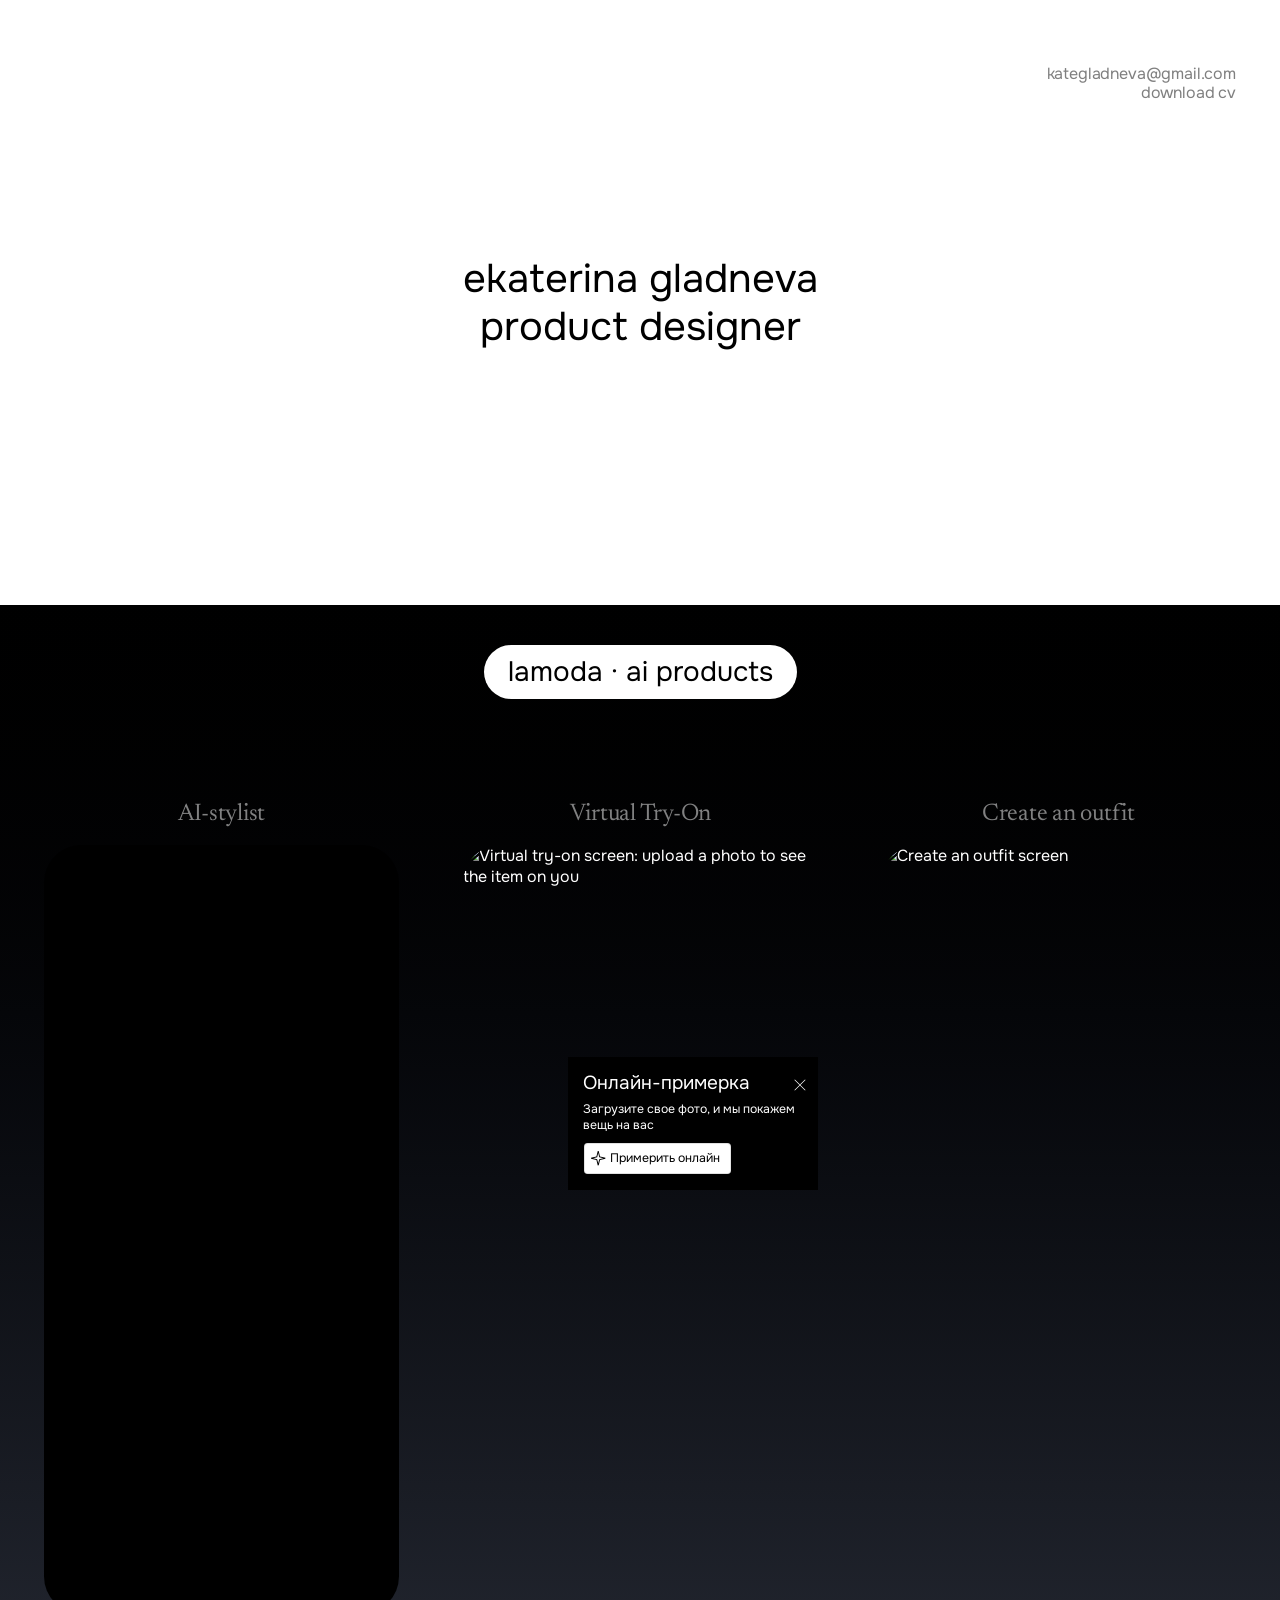
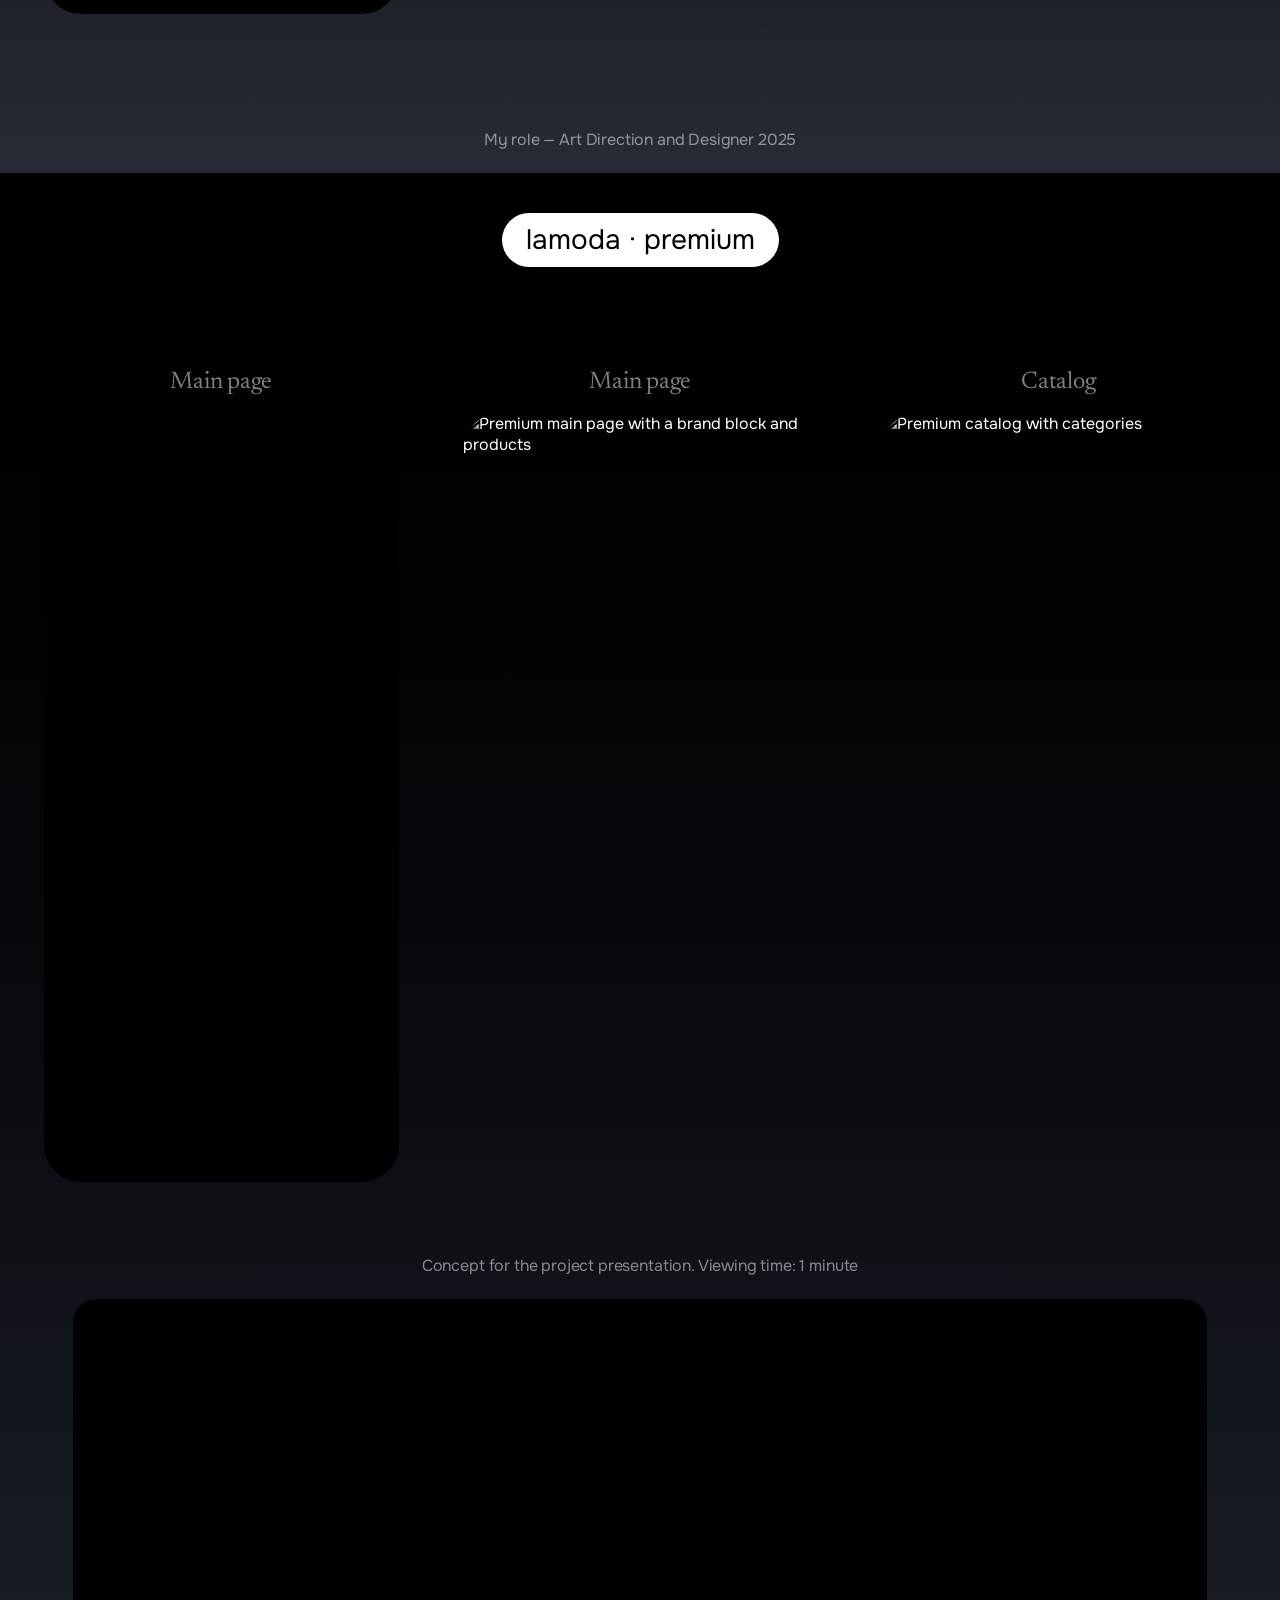
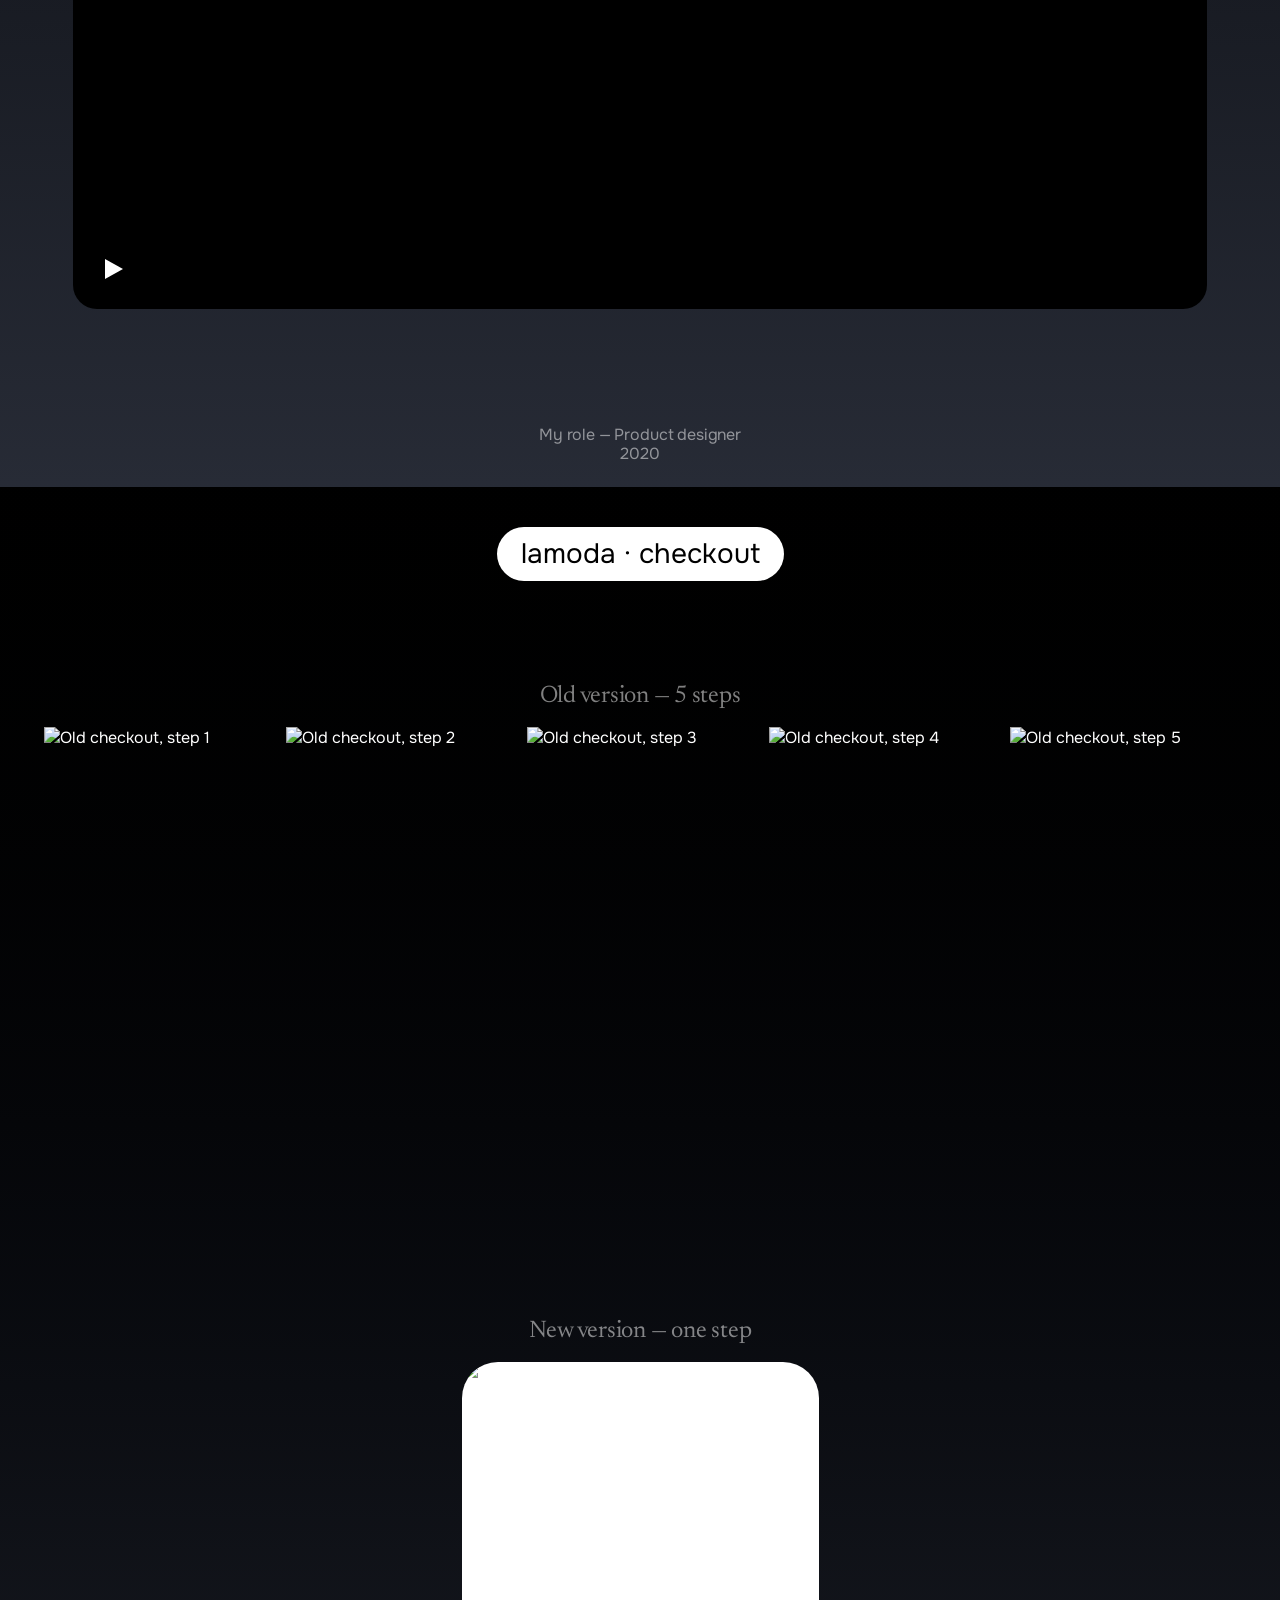
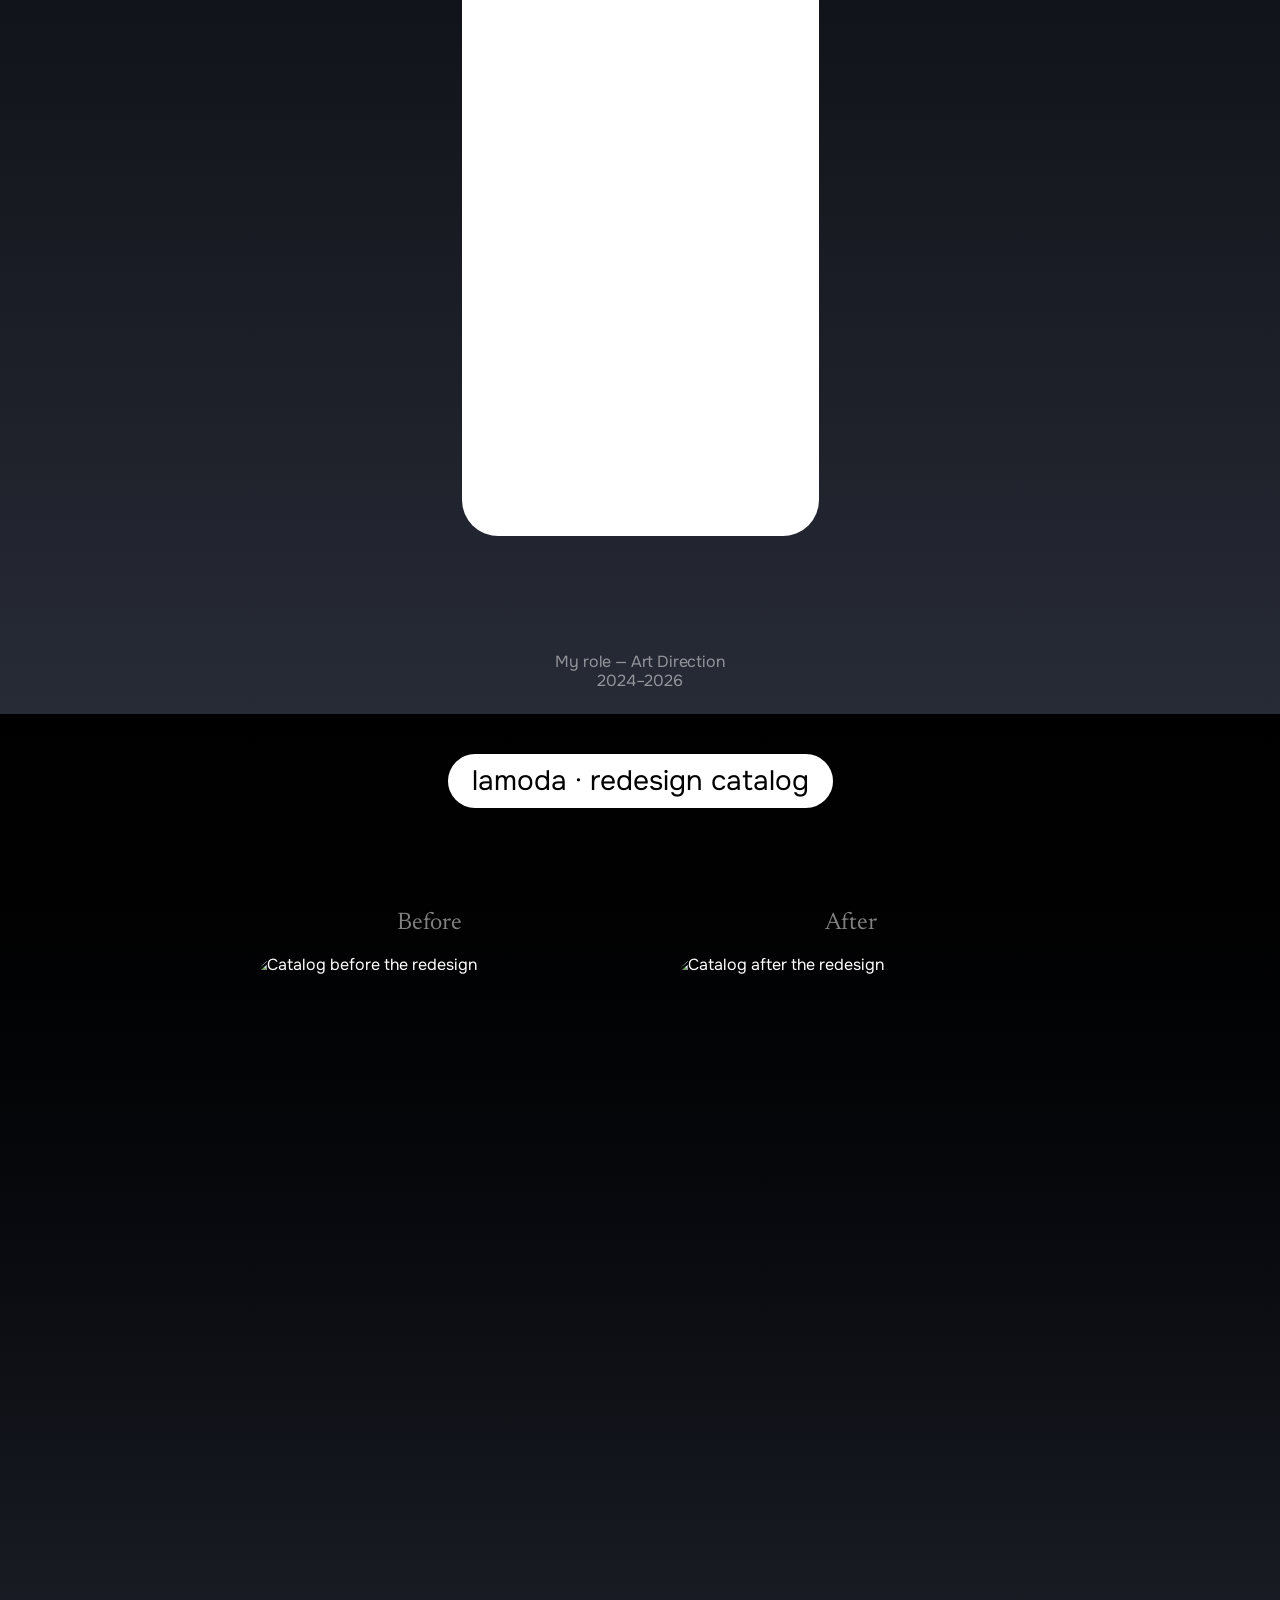
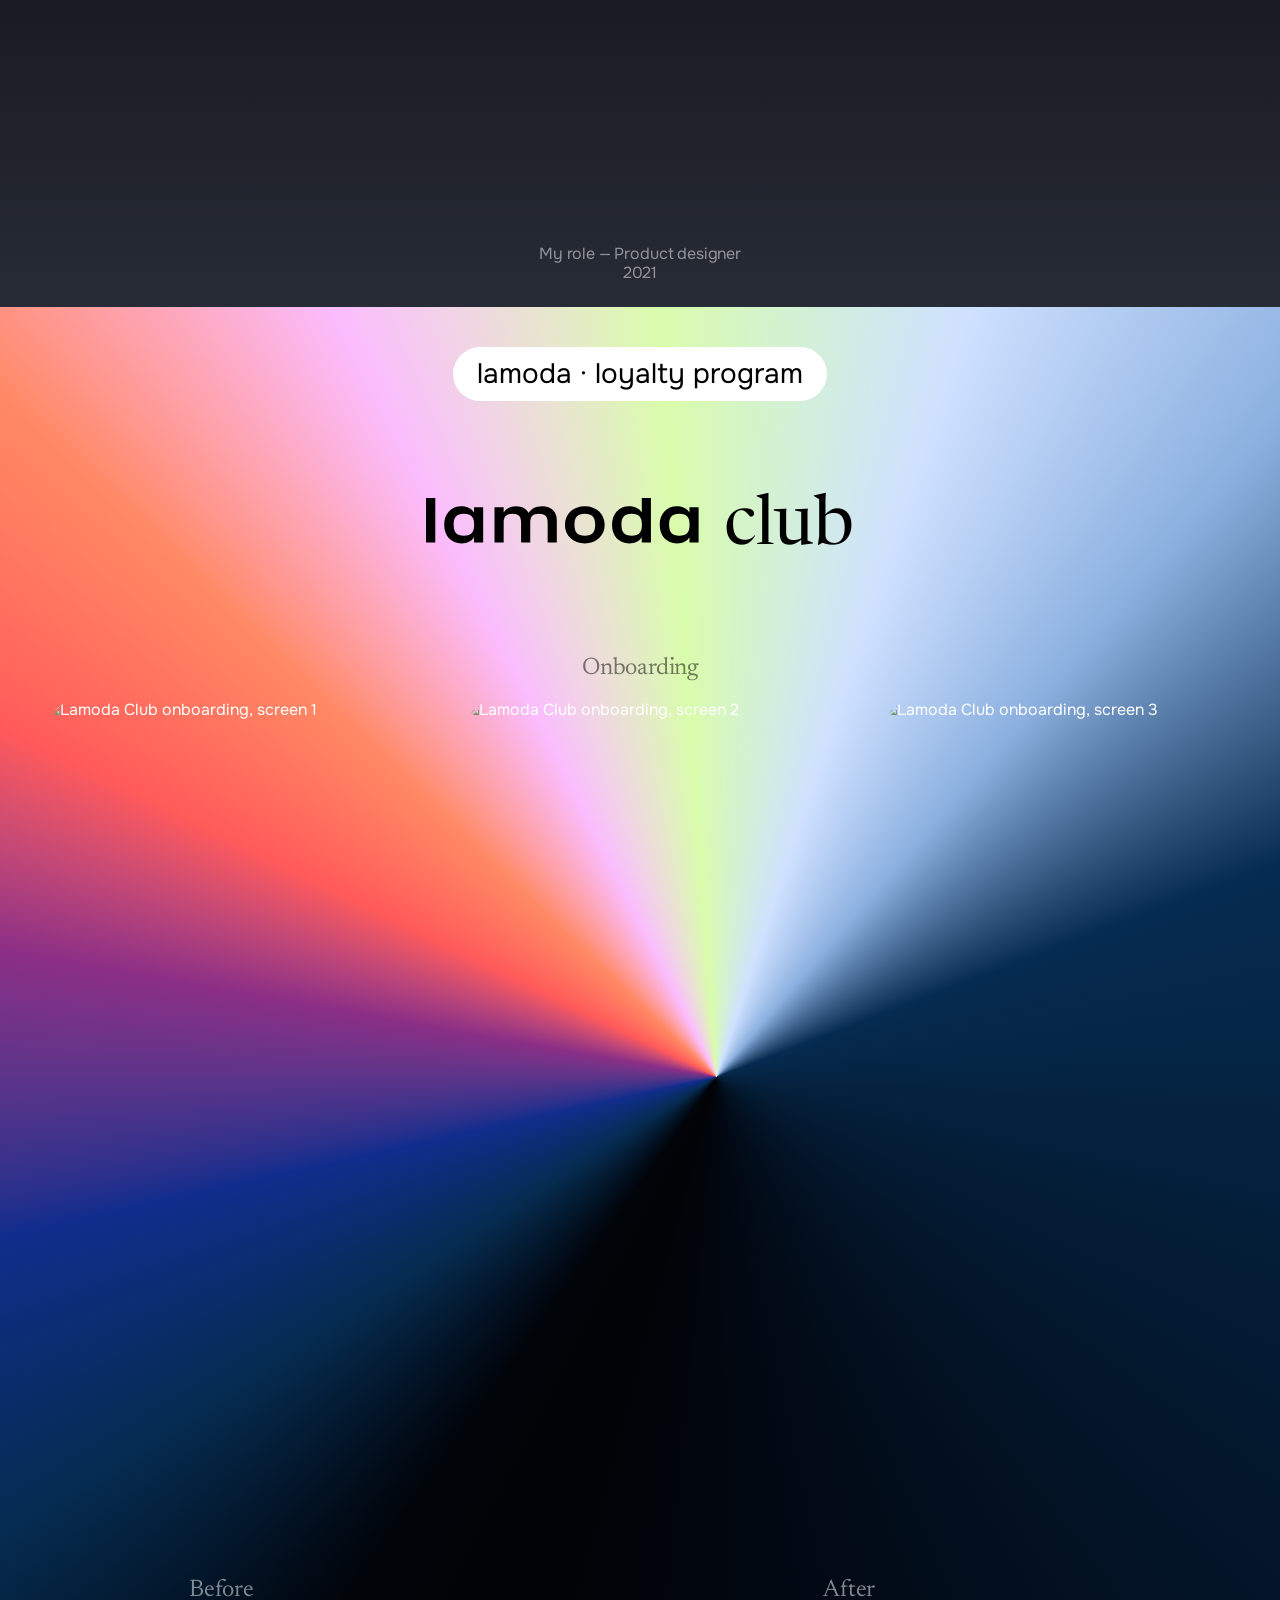
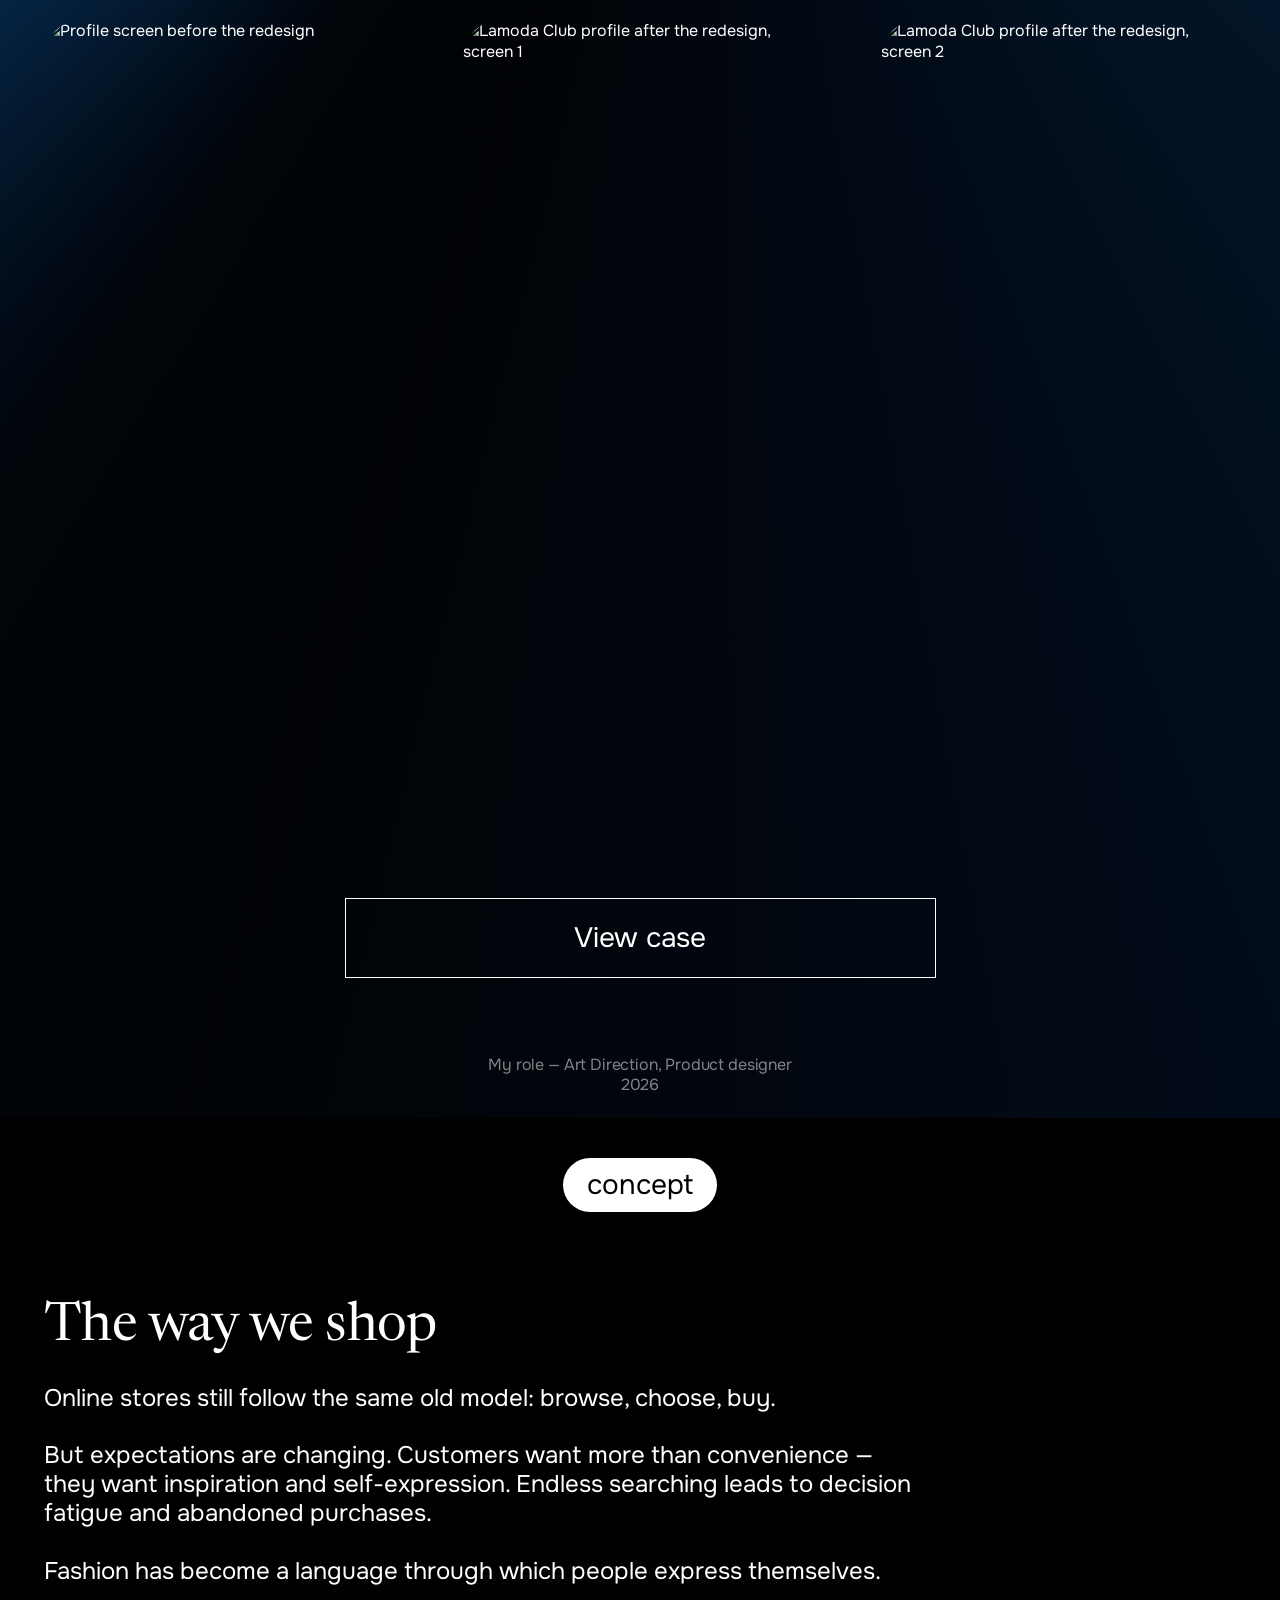
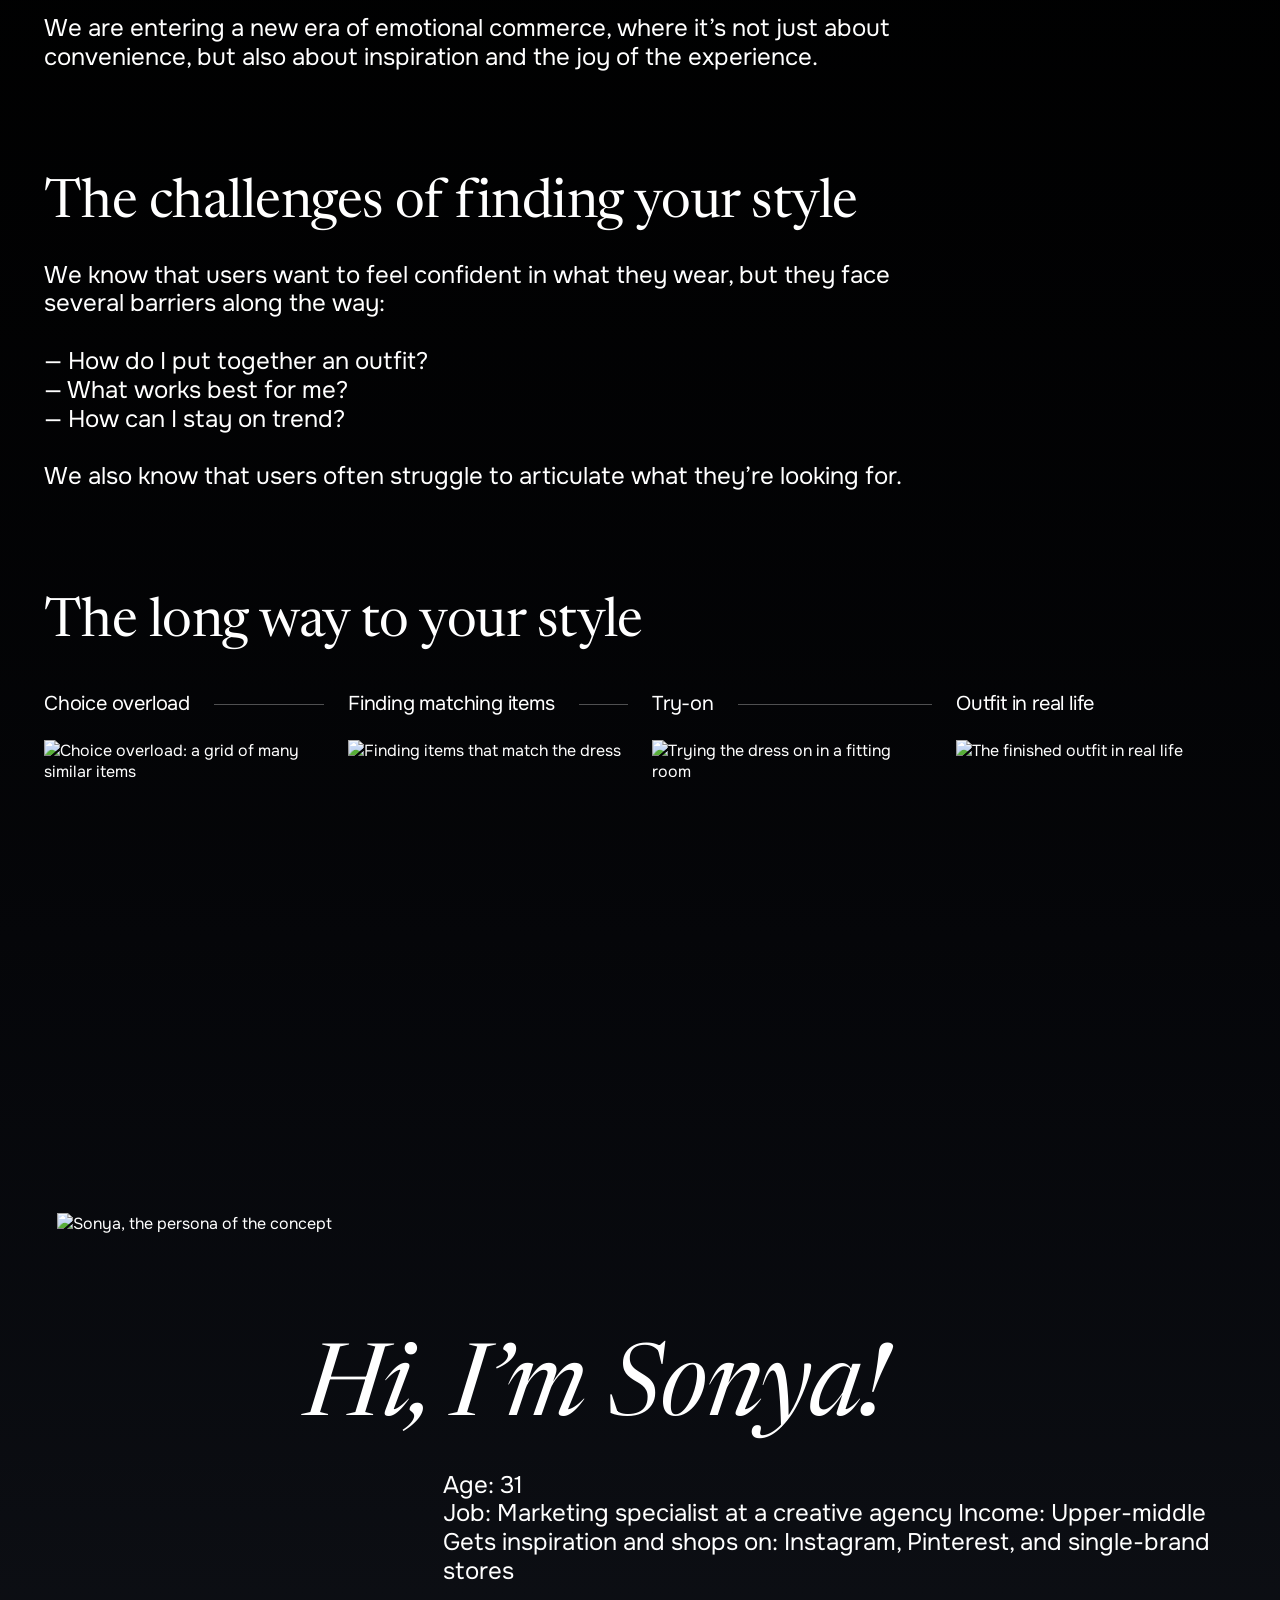
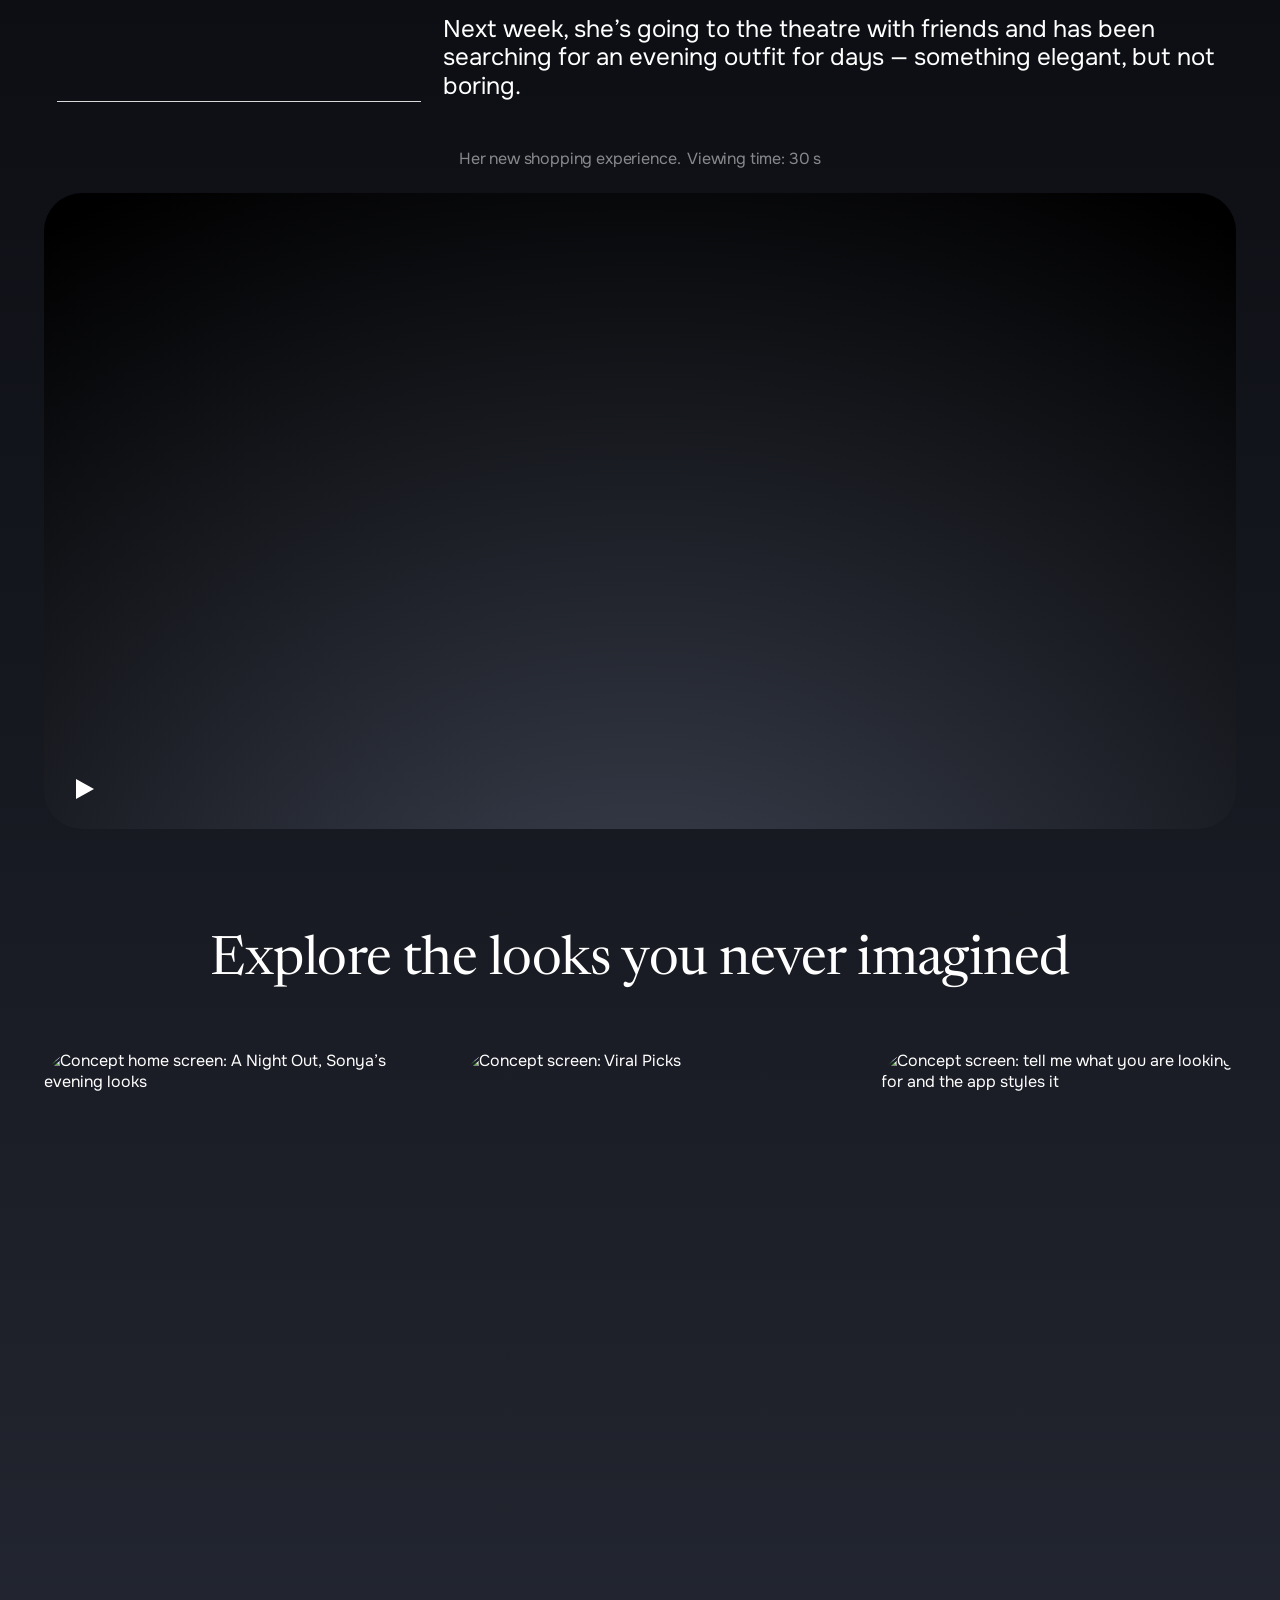
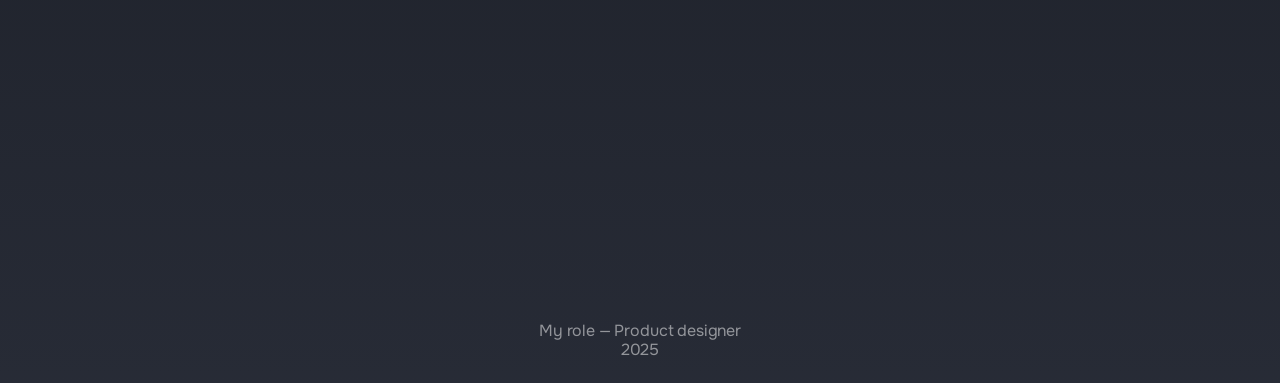
==== index.html @ 328e27e0 "Add files via upload" ====
<!doctype html>
<html lang="en">
<head>
  <meta charset="utf-8">
  <meta name="viewport" content="width=device-width, initial-scale=1">
  <title>Ekaterina Gladneva — product designer</title>
  <meta name="description" content="Ekaterina Gladneva, product designer. Selected work for lamoda: AI products, premium, checkout, catalog redesign, loyalty program.">
  <meta property="og:title" content="Ekaterina Gladneva — product designer">
  <meta property="og:description" content="Selected work for lamoda: AI products, premium, checkout, catalog redesign, loyalty program.">
  <meta property="og:type" content="website">
  <meta property="og:image" content="https://kategladneva.github.io/social-preview.jpg">
  <meta property="og:image:width" content="1280">
  <meta property="og:image:height" content="640">
  <meta property="og:url" content="https://kategladneva.github.io/">
  <meta name="twitter:card" content="summary_large_image">
  <meta name="twitter:title" content="Ekaterina Gladneva — product designer">
  <meta name="twitter:description" content="Selected work for lamoda: AI products, premium, checkout, catalog redesign, loyalty program.">
  <meta name="twitter:image" content="https://kategladneva.github.io/social-preview.jpg">
  <meta name="theme-color" content="#000000">
  <link rel="icon" href="favicon.svg" type="image/svg+xml">

  <!-- Free fallbacks for CoFo Sans LaModa and Canela Text.
       If you have web licenses for the originals, put the .woff2 files into /fonts
       and uncomment the @font-face block at the top of styles.css. -->
  <link rel="preconnect" href="https://fonts.googleapis.com">
  <link rel="preconnect" href="https://fonts.gstatic.com" crossorigin>
  <link href="https://fonts.googleapis.com/css2?family=Newsreader:ital,opsz,wght@0,6..72,400;1,6..72,400&family=Onest:wght@400&display=swap" rel="stylesheet">

  <link rel="stylesheet" href="styles.css">
  <script src="club.js" defer></script>
  <script>document.documentElement.classList.add("js")</script>
</head>
<body>

  <header class="intro">
    <p class="contacts">
      <button class="copy" type="button" data-copy="kategladneva@gmail.com">kategladneva@gmail.com</button><br>
      <a class="cv-download" href="Ekaterina-Gladneva-CV.pdf" download="Ekaterina Gladneva — CV.pdf">download cv</a>
      <span class="visually-hidden" role="status" aria-live="polite"></span>
    </p>
    <h1 class="name">
      <span>ekaterina gladneva</span>
      <span>product designer</span>
    </h1>
  </header>

  <main>

    <!-- 1. AI products -->
    <section class="case" aria-labelledby="case-ai">
      <h2 class="badge" id="case-ai">lamoda · ai products</h2>
      <div class="screens screens--3">
        <figure>
          <figcaption>AI-stylist</figcaption>
          <video class="phone-video" width="720" height="1540"
                 src="video/ai-stylist.mp4" poster="video/ai-stylist-poster.jpg"
                 muted loop playsinline preload="metadata"
                 aria-label="AI-stylist: the assistant builds outfits from a text request"></video>
        </figure>
        <figure>
          <figcaption>Virtual Try-On</figcaption>
          <div class="phone-stack">
            <img src="img/ai-try-on@2x.webp" width="357" height="774" alt="Virtual try-on screen: upload a photo to see the item on you" loading="lazy">
            <div class="try-on-banner" aria-hidden="true">
              <video class="loop-video" src="video/try-on-banner.mp4" muted loop playsinline preload="metadata"></video>
              <span class="try-on-banner__title">Онлайн-примерка</span>
              <span class="try-on-banner__text">Загрузите свое фото, и мы покажем вещь на вас</span>
              <svg class="try-on-banner__close" viewBox="0 0 16.02 16.02"><path transform="translate(2.434 2.434)" fill="#fff" d="M10.918 0.236L11.153 0.473L6.049 5.576L11.153 10.682L10.918 10.918L10.682 11.153L5.576 6.049L0.473 11.153L0.236 10.918L0 10.682L5.104 5.576L0 0.473L0.473 0L5.576 5.104L10.682 0L10.918 0.236Z"/></svg>
              <span class="try-on-banner__button">
                <svg viewBox="0 0 14.54 14.54"><path fill="#000" d="M9.093 5.444L14.537 6.806L14.421 7.269L14.537 7.731L9.091 9.093L7.731 14.537L7.269 14.421L7.268 14.421L6.806 14.537L5.444 9.093L0 7.731L0.115 7.268L0 6.806L5.443 5.444L6.805 0L7.268 0.115L7.731 0L9.093 5.444ZM6.23 6.23L2.08 7.268L6.23 8.306L7.268 12.456L8.306 8.306L12.456 7.268L8.306 6.23L7.268 2.08L6.23 6.23Z"/></svg>
                Примерить онлайн
              </span>
            </div>
          </div>
        </figure>
        <figure>
          <figcaption>Create an outfit</figcaption>
          <img src="img/ai-outfit@2x.webp" width="357" height="774" alt="Create an outfit screen" loading="lazy">
        </figure>
      </div>
      <p class="role">My role — Art Direction and Designer 2025</p>
    </section>

    <!-- 2. Premium -->
    <section class="case" aria-labelledby="case-premium">
      <h2 class="badge" id="case-premium">lamoda · premium</h2>
      <div class="screens screens--3">
        <figure>
          <figcaption>Main page</figcaption>
          <video class="phone-video" width="720" height="1558"
                 src="video/premium-main.mp4" poster="video/premium-main-poster.jpg"
                 muted loop playsinline preload="metadata"
                 aria-label="Premium main page with a video banner for the summer collections"></video>
        </figure>
        <figure>
          <figcaption>Main page</figcaption>
          <img src="img/premium-main-2@2x.webp" width="357" height="774" alt="Premium main page with a brand block and products" loading="lazy">
        </figure>
        <figure>
          <figcaption>Catalog</figcaption>
          <img src="img/premium-catalog@2x.webp" width="357" height="774" alt="Premium catalog with categories" loading="lazy">
        </figure>
      </div>
      <p class="note">Concept for the project presentation. Viewing time: 1 minute</p>
      <div class="showreel reveal">
        <video class="showreel-video" width="1920" height="1032"
               src="video/premium.mp4" poster="video/premium-poster.jpg"
               playsinline preload="none"
               aria-label="lamoda premium concept presentation, 1 minute"></video>
        <button class="showreel-toggle" type="button" aria-label="Play video" aria-pressed="false">
          <svg class="icon-play" viewBox="0 0 32 32" aria-hidden="true">
            <path transform="translate(8 6)" d="M18 10L0 20V0L18 10Z" fill="#fff"/>
          </svg>
          <svg class="icon-pause" viewBox="0 0 32 32" aria-hidden="true">
            <rect x="8" y="6" width="5" height="20" fill="#fff"/>
            <rect x="19" y="6" width="5" height="20" fill="#fff"/>
          </svg>
        </button>
      </div>
      <p class="role">My role — Product designer<br>2020</p>
    </section>

    <!-- 3. Checkout -->
    <section class="case" aria-labelledby="case-checkout">
      <h2 class="badge" id="case-checkout">lamoda · checkout</h2>

      <h3 class="label">Old version — 5 steps</h3>
      <div class="screens screens--5">
        <img src="img/checkout-old-1@2x.webp" width="300" height="652" alt="Old checkout, step 1" loading="lazy">
        <img src="img/checkout-old-2@2x.webp" width="300" height="652" alt="Old checkout, step 2" loading="lazy">
        <img src="img/checkout-old-3@2x.webp" width="300" height="652" alt="Old checkout, step 3" loading="lazy">
        <img src="img/checkout-old-4@2x.webp" width="300" height="652" alt="Old checkout, step 4" loading="lazy">
        <img src="img/checkout-old-5@2x.webp" width="300" height="652" alt="Old checkout, step 5" loading="lazy">
      </div>

      <h3 class="label label--gap">New version — one step</h3>
      <div class="screens screens--1">
        <div class="scroll-phone" tabindex="0" role="group" aria-label="New one-step checkout, scroll to see the whole screen">
          <img src="img/checkout-new@2x.webp" width="357" alt="New one-step checkout">
        </div>
      </div>

      <p class="role">My role — Art Direction<br>2024–2026</p>
    </section>

    <!-- 4. Catalog redesign -->
    <section class="case" aria-labelledby="case-catalog">
      <h2 class="badge" id="case-catalog">lamoda · redesign catalog</h2>
      <div class="screens screens--2">
        <figure>
          <figcaption>Before</figcaption>
          <img src="img/catalog-before@2x.webp" width="357" height="774" alt="Catalog before the redesign" loading="lazy">
        </figure>
        <figure>
          <figcaption>After</figcaption>
          <img src="img/catalog-after@2x.webp" width="357" height="774" alt="Catalog after the redesign" loading="lazy">
        </figure>
      </div>
      <p class="role">My role — Product designer<br>2021</p>
    </section>

    <!-- 5. Loyalty program -->
    <section class="case case--club" aria-labelledby="case-club">
      <h2 class="badge" id="case-club">lamoda · loyalty program</h2>
      <div class="club-logo" role="img" aria-label="lamoda club">
        <svg viewBox="0 0 402.22 67.04" xmlns="http://www.w3.org/2000/svg" aria-hidden="true">
          <path fill="#000" d="M331.845 65.544L318.355 65.544L318.355 58.238L318.085 58.238C314.841 63.572 308.36 67.041 300.044 67.041C284.321 67.039 274.438 55.706 274.438 39.599C274.439 23.493 284.322 12.168 300.044 12.166C308.373 12.166 314.854 15.634 318.085 20.969L318.355 20.969L318.355 0L331.845 0L331.845 65.544ZM52.499 12.166C60.835 12.167 67.317 15.635 70.55 20.969L70.82 20.969L70.82 13.663L84.329 13.663L84.329 65.534L70.82 65.534L70.82 58.228L70.55 58.228C67.304 63.563 60.822 67.031 52.499 67.032C36.772 67.032 26.863 55.708 26.863 39.599C26.864 23.491 36.773 12.166 52.499 12.166ZM234.317 12.166C251.792 12.168 263.624 23.689 263.625 39.599C263.625 55.509 251.792 67.031 234.317 67.032C216.84 67.032 205 55.524 205 39.599C205.001 23.675 216.841 12.166 234.317 12.166ZM370.41 12.166C378.74 12.166 385.22 15.634 388.45 20.969L388.721 20.969L388.721 13.663L402.221 13.663L402.221 65.534L388.721 65.534L388.721 58.228L388.45 58.228C385.207 63.563 378.727 67.032 370.41 67.032C354.688 67.03 344.803 55.706 344.803 39.599C344.804 23.492 354.701 12.168 370.41 12.166ZM13.702 65.544L0 65.544L0 0L13.702 0L13.702 65.544ZM171.624 12.166C185.027 12.166 192.979 20.407 192.979 32.574L192.979 65.534L179.489 65.534L179.489 36.517C179.489 27.332 175.775 23.403 166.628 23.403C157.482 23.404 153.786 27.346 153.786 36.517L153.786 65.534L140.287 65.534L140.287 36.517C140.287 27.333 136.594 23.404 127.436 23.403C118.275 23.403 114.574 27.345 114.574 36.517L114.574 65.534L101.085 65.534L101.085 13.663L114.574 13.663L114.574 20.969L114.845 20.969C118.088 15.634 124.568 12.166 132.885 12.166C141.94 12.167 148.127 16.191 151.37 21.906L151.554 21.906C155.252 16.283 161.27 12.166 171.624 12.166ZM55.91 23.403C44.795 23.404 40.817 28.55 40.816 39.599C40.816 50.648 44.808 55.803 55.91 55.804C67.027 55.804 71.004 50.649 71.004 39.599C71.003 28.55 67.026 23.403 55.91 23.403ZM234.317 23.403C223.225 23.403 219.06 28.55 219.06 39.599C219.06 50.649 223.224 55.804 234.317 55.804C245.408 55.803 249.575 50.648 249.575 39.599C249.575 28.551 245.407 23.404 234.317 23.403ZM303.475 23.403C292.37 23.403 288.401 28.551 288.4 39.599C288.4 50.649 292.381 55.804 303.475 55.804C314.567 55.803 318.549 50.648 318.549 39.599C318.548 28.552 314.578 23.404 303.475 23.403ZM373.83 23.403C362.725 23.404 358.748 28.55 358.747 39.599C358.747 50.649 362.737 55.804 373.83 55.804C384.934 55.803 388.904 50.648 388.904 39.599C388.904 28.551 384.933 23.404 373.83 23.403Z"/>
        </svg>
        <span class="club-word">club</span>
      </div>
      <p class="label label--ink reveal">Onboarding</p>
      <div class="screens screens--3">
        <figure><figcaption class="only-mobile">Onboarding</figcaption><img src="img/club-onboarding-1@2x.webp" width="357" height="776" alt="Lamoda Club onboarding, screen 1" loading="lazy"></figure>
        <figure><figcaption class="only-mobile">Onboarding</figcaption><img src="img/club-onboarding-2@2x.webp" width="357" height="776" alt="Lamoda Club onboarding, screen 2" loading="lazy"></figure>
        <figure><figcaption class="only-mobile">Onboarding</figcaption><img src="img/club-onboarding-3@2x.webp" width="357" height="776" alt="Lamoda Club onboarding, screen 3" loading="lazy"></figure>
      </div>
      <div class="screens screens--3 screens--compare">
        <p class="col-label col-before">Before</p>
        <p class="col-label col-after">After</p>
        <figure><figcaption class="only-mobile">Before</figcaption><img src="img/club-before@2x.webp" width="356" height="774" alt="Profile screen before the redesign" loading="lazy"></figure>
        <figure><figcaption class="only-mobile">After</figcaption><img src="img/club-after-1@2x.webp" width="357" height="776" alt="Lamoda Club profile after the redesign, screen 1" loading="lazy"></figure>
        <figure><figcaption class="only-mobile">After</figcaption><img src="img/club-after-2@2x.webp" width="357" height="776" alt="Lamoda Club profile after the redesign, screen 2" loading="lazy"></figure>
      </div>
      <div class="case-btn-wrap reveal"><a class="case-btn" href="loyalty-program.html">View case</a></div>
      <p class="role">My role — Art Direction, Product designer<br>2026</p>
    </section>

    <!-- 6. Concept -->
    <section class="case case--concept" aria-labelledby="case-concept">
      <h2 class="badge" id="case-concept">concept</h2>

      <div class="concept-text reveal">
        <h3>The way we shop</h3>
        <p>Online stores still follow the same old model: browse, choose, buy.</p>
        <p>But expectations are changing. Customers want more than convenience — they want inspiration and self-expression. Endless searching leads to decision fatigue and abandoned purchases.</p>
        <p>Fashion has become a language through which people express themselves.</p>
        <p>We are entering a new era of emotional commerce, where it’s not just about convenience, but also about inspiration and the joy of the experience.</p>
      </div>

      <div class="concept-text reveal">
        <h3>The challenges of finding your style</h3>
        <p>We know that users want to feel confident in what they wear, but they face several barriers along the way:</p>
        <p>— How do I put together an outfit?<br>— What works best for me?<br>— How can I stay on trend?</p>
        <p>We also know that users often struggle to articulate what they’re looking for.</p>
      </div>

      <div class="concept-steps">
        <h3 class="reveal">The long way to your style</h3>
        <div class="screens screens--steps">
          <figure><figcaption><span>Choice overload</span></figcaption><img src="img/concept-step-1@2x.webp" width="300" height="400" alt="Choice overload: a grid of many similar items" loading="lazy"></figure>
          <figure><figcaption><span>Finding matching items</span></figcaption><img src="img/concept-step-2@2x.webp" width="300" height="400" alt="Finding items that match the dress" loading="lazy"></figure>
          <figure><figcaption><span>Try-on</span></figcaption><img src="img/concept-step-3@2x.webp" width="300" height="400" alt="Trying the dress on in a fitting room" loading="lazy"></figure>
          <figure><figcaption><span>Outfit in real life</span></figcaption><img src="img/concept-step-4@2x.webp" width="300" height="400" alt="The finished outfit in real life" loading="lazy"></figure>
        </div>
      </div>

      <div class="sonya">
        <img class="sonya-photo reveal" src="img/concept-sonya@2x.webp" width="364" height="488" alt="Sonya, the persona of the concept" loading="lazy">
        <p class="sonya-name reveal" style="--d:1">Hi, I’m Sonya!</p>
        <p class="sonya-about reveal" style="--d:2">Age: 31<br>Job: Marketing specialist at a creative agency Income: Upper-middle Gets inspiration and shops on: Instagram, Pinterest, and single-brand stores<br><br>Next week, she’s going to the theatre with friends and has been searching for an evening outfit for days — something elegant, but not boring.</p>
      </div>

      <p class="note note--lg reveal">Her new shopping experience.&nbsp; Viewing time: 30 s</p>
      <div class="showreel showreel--concept reveal">
        <video class="showreel-video" width="600" height="1210"
               src="video/concept.mp4" poster="video/concept-poster.jpg"
               playsinline preload="none"
               aria-label="Concept video: Sonya&rsquo;s new shopping experience, 30 seconds"></video>
        <button class="showreel-toggle" type="button" aria-label="Play video" aria-pressed="false">
          <svg class="icon-play" viewBox="0 0 32 32" aria-hidden="true">
            <path transform="translate(8 6)" d="M18 10L0 20V0L18 10Z" fill="#fff"/>
          </svg>
          <svg class="icon-pause" viewBox="0 0 32 32" aria-hidden="true">
            <rect x="8" y="6" width="5" height="20" fill="#fff"/>
            <rect x="19" y="6" width="5" height="20" fill="#fff"/>
          </svg>
        </button>
      </div>

      <h3 class="concept-title reveal">Explore the looks you never imagined</h3>
      <div class="screens screens--3">
        <figure><img src="img/concept-screen-1@2x.webp" width="357" height="776" alt="Concept home screen: A Night Out, Sonya&rsquo;s evening looks" loading="lazy"></figure>
        <figure><img src="img/concept-screen-2@2x.webp" width="357" height="776" alt="Concept screen: Viral Picks" loading="lazy"></figure>
        <figure><img src="img/concept-screen-3@2x.webp" width="357" height="776" alt="Concept screen: tell me what you are looking for and the app styles it" loading="lazy"></figure>
      </div>

      <p class="role">My role — Product designer<br>2025</p>
    </section>

  </main>

  <script>
    (function () {
      var groups = document.querySelectorAll(".screens, .reveal");
      groups.forEach(function (g) {
        Array.prototype.forEach.call(g.children, function (el, i) {
          el.style.setProperty("--i", i);
        });
      });
      if (!("IntersectionObserver" in window)) {
        groups.forEach(function (g) { g.classList.add("is-visible"); });
        return;
      }
      var io = new IntersectionObserver(function (entries) {
        entries.forEach(function (e) {
          // reveal on entry, or at once if it is already above the viewport (reload mid-page)
          if (e.isIntersecting || e.boundingClientRect.bottom < 0) {
            e.target.classList.add("is-visible");
            io.unobserve(e.target);
          }
        });
      }, { threshold: 0.15 });
      groups.forEach(function (g) { io.observe(g); });
    })();

    // Contacts: click to copy
    (function () {
      var status = document.querySelector(".contacts [role=status]");
      function copyText(text) {
        if (navigator.clipboard && window.isSecureContext) {
          return navigator.clipboard.writeText(text);
        }
        // fallback for plain http
        return new Promise(function (resolve, reject) {
          var ta = document.createElement("textarea");
          ta.value = text;
          ta.setAttribute("readonly", "");
          ta.style.position = "fixed";
          ta.style.opacity = "0";
          document.body.appendChild(ta);
          ta.select();
          var ok = false;
          try { ok = document.execCommand("copy"); } catch (e) {}
          document.body.removeChild(ta);
          ok ? resolve() : reject();
        });
      }
      document.querySelectorAll(".copy").forEach(function (btn) {
        var label = btn.textContent;
        var timer;
        btn.addEventListener("click", function () {
          copyText(btn.dataset.copy).then(function () {
            btn.textContent = "copied";
            btn.classList.add("is-copied");
            status.textContent = label + " copied";
            clearTimeout(timer);
            timer = setTimeout(function () {
              btn.textContent = label;
              btn.classList.remove("is-copied");
            }, 1500);
          });
        });
      });
    })();

    // Showreels (Premium, Concept): click to play, click again to pause
    document.querySelectorAll(".showreel").forEach(function (wrap) {
      var video = wrap.querySelector("video");
      var btn = wrap.querySelector(".showreel-toggle");
      function sync() {
        var playing = !video.paused && !video.ended;
        wrap.classList.toggle("is-playing", playing);
        btn.setAttribute("aria-pressed", playing ? "true" : "false");
        btn.setAttribute("aria-label", playing ? "Pause video" : "Play video");
      }
      btn.addEventListener("click", function () {
        if (video.paused || video.ended) { video.play().catch(function () {}); }
        else { video.pause(); }
      });
      video.addEventListener("play", sync);
      video.addEventListener("pause", sync);
      video.addEventListener("ended", function () { video.load(); sync(); });
    });

    // Phone videos: play only while on screen; respect reduced motion
    (function () {
      var videos = document.querySelectorAll(".phone-video, .loop-video");
      var reduce = window.matchMedia("(prefers-reduced-motion: reduce)").matches;
      if (reduce) {
        videos.forEach(function (v) { v.controls = true; });
        return;
      }
      if (!("IntersectionObserver" in window)) {
        videos.forEach(function (v) { v.autoplay = true; v.play().catch(function () {}); });
        return;
      }
      var vo = new IntersectionObserver(function (entries) {
        entries.forEach(function (e) {
          if (e.isIntersecting) { e.target.play().catch(function () {}); }
          else { e.target.pause(); }
        });
      }, { threshold: 0.25 });
      videos.forEach(function (v) { vo.observe(v); });
    })();
  </script>

</body>
</html>
---- styles.css ----
/* ------------------------------------------------------------------
   Licensed fonts (optional)
   If you have web licenses, put the files into /fonts and uncomment.
   They will take priority over the free fallbacks automatically.

@font-face {
  font-family: "CoFo Sans LaModa";
  src: url("fonts/CoFoSansLaModa-Regular.woff2") format("woff2");
  font-weight: 400; font-style: normal; font-display: swap;
}
@font-face {
  font-family: "Canela Text";
  src: url("fonts/CanelaText-Regular.woff2") format("woff2");
  font-weight: 400; font-style: normal; font-display: swap;
}
@font-face {
  font-family: "Canela Text";
  src: url("fonts/CanelaText-RegularItalic.woff2") format("woff2");
  font-weight: 400; font-style: italic; font-display: swap;
}
------------------------------------------------------------------- */

:root {
  --sans: "CoFo Sans LaModa", "Onest", system-ui, -apple-system, "Helvetica Neue", Arial, sans-serif;
  --serif: "Canela Text", "Newsreader", Georgia, "Times New Roman", serif;

  --white: #ffffff;
  --black: #000000;
  --ink-muted: rgba(0, 0, 0, 0.5);
  --paper-muted: rgba(255, 255, 255, 0.5);

  --phone-gap: 64px;
  --page-pad: 44px;
}

*,
*::before,
*::after { box-sizing: border-box; }

html { -webkit-text-size-adjust: 100%; }

body {
  margin: 0;
  background: var(--black);
  color: var(--white);
  font-family: var(--sans);
  font-weight: 400;
  -webkit-font-smoothing: antialiased;
  -moz-osx-font-smoothing: grayscale;
}

h1, h2, h3, p, figure { margin: 0; font-weight: 400; }

img { display: block; max-width: 100%; height: auto; }

a { color: inherit; text-decoration: none; }
a:hover { text-decoration: underline; text-underline-offset: 3px; }
a:focus-visible {
  outline: 2px solid currentColor;
  outline-offset: 3px;
  border-radius: 2px;
}

/* ------------------------------------------------------------------
   Intro
------------------------------------------------------------------- */

.intro {
  position: relative;
  display: grid;
  place-items: center;
  min-height: clamp(420px, 47.3vw, 715px);
  padding: 120px 20px;
  background: var(--white);
  color: var(--black);
}

.intro-meta,
.contacts {
  position: absolute;
  top: 64px;
  right: var(--page-pad);
  font-size: 16px;
  line-height: 1.2;
  letter-spacing: -0.01em;
  text-align: right;
  color: var(--ink-muted);
}

.cv-download {
  color: inherit;
}
.cv-download:hover { color: var(--black); }

.copy {
  padding: 0;
  border: 0;
  background: none;
  font: inherit;
  letter-spacing: inherit;
  color: inherit;
  cursor: copy;
}
.copy:hover { color: var(--black); }
.copy.is-copied { color: var(--black); }
.copy:focus-visible {
  outline: 2px solid currentColor;
  outline-offset: 3px;
  border-radius: 2px;
}

.visually-hidden {
  position: absolute;
  width: 1px;
  height: 1px;
  overflow: hidden;
  clip: rect(0 0 0 0);
  white-space: nowrap;
}

.name span { white-space: nowrap; }

.name {
  display: flex;
  flex-direction: column;
  align-items: center;
  text-align: center;
  font-size: clamp(24px, 6.4vw, 40px);
  line-height: 1.2;
}

/* ------------------------------------------------------------------
   Case sections
------------------------------------------------------------------- */

.case {
  position: relative;
  isolation: isolate;
  overflow: hidden;
  display: flex;
  flex-direction: column;
  align-items: center;
  padding: 40px 0 24px;
  background: linear-gradient(180deg, #000 -12.41%, #2f3441 140.5%);
  background: linear-gradient(in oklab 180deg, oklab(0% 0 0) -12.41%, oklab(39.5% -0.0005 -0.028) 140.5%);
}

.badge {
  padding: 10px 24px;
  border-radius: 100px;
  background: var(--white);
  color: var(--black);
  font-family: var(--sans);
  font-size: 28px;
  line-height: 34px;
  white-space: nowrap;
  margin-bottom: 101px;
}

.label,
figcaption {
  font-family: var(--serif);
  font-size: 24px;
  line-height: 1.2;
  letter-spacing: -0.01em;
  color: var(--paper-muted);
  text-align: center;
}

.label { margin-bottom: 16px; }
.label--gap { margin-top: 100px; }

figcaption { margin-bottom: 16px; }

.note,
.role {
  font-size: 16px;
  line-height: 1.2;
  letter-spacing: -0.01em;
  color: var(--paper-muted);
  text-align: center;
  padding-inline: 20px;
}

.note { margin-top: 74px; }

.role { margin-top: 116px; }

/* ------------------------------------------------------------------
   Screens
------------------------------------------------------------------- */

.screens {
  display: grid;
  justify-content: center;
  width: 100%;
  padding-inline: var(--page-pad);
}

.screens--3 { grid-template-columns: repeat(3, minmax(0, 357px)); gap: var(--phone-gap); }
.screens--2 { grid-template-columns: repeat(2, minmax(0, 357px)); gap: var(--phone-gap); }
.screens--1 { grid-template-columns: minmax(0, 357px); }
.screens--5 { grid-template-columns: repeat(5, minmax(0, 262px)); gap: 16px; }

.screens figure { container-type: inline-size; }

/* Phone mockups: 38px corner radius at 357px width, scaled with the column */
.screens--3 img,
.screens--2 img,
.screens--1 img {
  width: 100%;
  border-radius: 38px;
}
@supports (width: 1cqi) {
  .screens figure img { border-radius: 10.64cqi; }
}
.screens--1 img { border-radius: 36px; }

/* The one-step checkout screen is taller than the phone frame: scroll to see the rest */
.scroll-phone {
  width: 100%;
  aspect-ratio: 357 / 774;
  overflow-y: auto;
  overscroll-behavior: contain;
  border-radius: 36px;
  background: #fff;
  scrollbar-width: none;
}
.scroll-phone::-webkit-scrollbar { display: none; }
.scroll-phone img {
  display: block;
  width: 100%;
  height: auto;
  border-radius: 0;
}
.scroll-phone:focus-visible {
  outline: 2px solid #fff;
  outline-offset: 3px;
}

/* Try-on screen: live banner laid over the screenshot.
   Sizes are in design pixels of a 357px-wide phone, scaled with the column. */
.phone-stack { position: relative; }
.phone-stack > img { position: relative; z-index: 0; }

.try-on-banner {
  --u: calc(100cqi / 357);
  position: absolute;
  left: calc(var(--u) * 105.86);
  top: calc(var(--u) * 213.62);
  width: calc(var(--u) * 251.77);
  height: calc(var(--u) * 133.52);
  overflow: hidden;
  background: #000;
  color: #fff;
  font-family: var(--sans);
}
.try-on-banner video {
  position: absolute;
  inset: 0;
  width: 100%;
  height: 100%;
  object-fit: cover;
}
.try-on-banner > span,
.try-on-banner > svg { position: absolute; }

.try-on-banner__title {
  left: calc(var(--u) * 15.26);
  top: calc(var(--u) * 15.26);
  font-size: calc(var(--u) * 19.07);
  line-height: 1.2;
}
.try-on-banner__text {
  left: calc(var(--u) * 15.26);
  top: calc(var(--u) * 45.78);
  width: calc(var(--u) * 221.25);
  font-size: calc(var(--u) * 12.4);
  line-height: 1.23;
}
.try-on-banner__close {
  left: calc(var(--u) * 225.7);
  top: calc(var(--u) * 20.51);
  width: calc(var(--u) * 16.02);
  height: calc(var(--u) * 16.02);
}
.try-on-banner__button {
  left: calc(var(--u) * 15.76);
  top: calc(var(--u) * 87);
  display: flex;
  align-items: center;
  gap: calc(var(--u) * 3.81);
  padding: calc(var(--u) * 7.63) calc(var(--u) * 11.44) calc(var(--u) * 7.63) calc(var(--u) * 7.63);
  border-radius: calc(var(--u) * 3.81);
  background: #fff;
  box-shadow: inset 0 0 0 calc(var(--u) * 0.95) rgba(0, 0, 0, 0.12);
  color: #000;
  font-size: calc(var(--u) * 12.4);
  line-height: 1.23;
  white-space: nowrap;
}
.try-on-banner__button svg {
  width: calc(var(--u) * 14.54);
  height: calc(var(--u) * 14.54);
  flex-shrink: 0;
}

/* Screen recordings inside a phone column (same frame as the images) */
.phone-video {
  display: block;
  width: 100%;
  height: auto;
  aspect-ratio: 357 / 774;
  object-fit: cover;
  background: #000;
  border-radius: 38px;
}
@supports (width: 1cqi) {
  .screens figure .phone-video { border-radius: 10.64cqi; }
  /* recording taken with the device frame: match the real screen corners */
  .screens figure .phone-video--device { border-radius: 14.3cqi; }
}

/* ------------------------------------------------------------------
   Premium showreel (click to play / pause)
------------------------------------------------------------------- */

.showreel {
  position: relative;
  width: min(1134px, calc(100% - 2 * var(--page-pad)));
  margin-top: 24px;
  border-radius: 24px;
  overflow: hidden;
  background: #000;
}

.showreel-video {
  display: block;
  width: 100%;
  height: auto;
  aspect-ratio: 1920 / 1032;
}

.showreel-toggle {
  position: absolute;
  inset: 0;
  display: flex;
  align-items: flex-end;
  justify-content: flex-start;
  padding: 24px;
  border: 0;
  background: transparent;
  cursor: pointer;
}

.showreel-toggle svg {
  width: 32px;
  height: 32px;
  transition: opacity 0.25s ease;
}

.showreel .icon-pause { display: none; }
.showreel.is-playing .icon-play { display: none; }
.showreel.is-playing .icon-pause { display: block; opacity: 0; }
.showreel.is-playing:hover .icon-pause,
.showreel-toggle:focus-visible .icon-pause { opacity: 1; }

.showreel-toggle:focus-visible {
  outline: 2px solid #fff;
  outline-offset: -6px;
  border-radius: 24px;
}

@media (hover: none) {
  .showreel.is-playing .icon-pause { opacity: 0.8; }
}

/* ------------------------------------------------------------------
   Loyalty program
------------------------------------------------------------------- */

.case--club {
  background: conic-gradient(in oklab from calc(355.66deg + var(--club-angle, 0deg)) at calc(55.98% + var(--club-dx, 0%)) calc(31.93% + var(--club-dy, 0%)),
    oklab(94.7% -0.067 0.088) 0%,
    oklab(90.6% -0.007 -0.045) 6.26%,
    oklab(74.7% -0.021 -0.077) 12.52%,
    oklab(28.7% -0.024 -0.075) 20.45%,
    oklab(9.4% -0.006 -0.014) 56.24%,
    oklab(10.3% -0.008 -0.016) 60.82%,
    oklab(28.7% -0.024 -0.075) 67.06%,
    oklab(35% -0.013 -0.160) 72.71%,
    oklab(47.2% 0.142 -0.082) 78.94%,
    oklab(68.8% 0.183 0.082) 83.42%,
    oklab(75.3% 0.120 0.094) 88.32%,
    oklab(87.3% 0.091 -0.064) 93.84%,
    oklab(94.7% -0.067 0.088) 100%);
}

@property --club-angle {
  syntax: "<angle>";
  inherits: false;
  initial-value: 0deg;
}

.case--club .badge { margin-bottom: 0; }

.club-logo {
  --w: clamp(190px, 21.3vw, 322px);
  display: flex;
  align-items: baseline;
  gap: calc(var(--w) * 0.093);
  margin-top: 92px;
  margin-bottom: 92px;
}
.club-logo svg { width: var(--w); height: auto; }
.club-word {
  font-family: var(--serif);
  font-size: calc(var(--w) * 0.2536);
  line-height: 1;
  letter-spacing: -0.0065em;
  color: #000;
}

.label--ink { color: var(--ink-muted); margin-bottom: 16px; }
.case--club .label { text-align: center; }

.screens--compare .col-label {
  font-family: var(--serif);
  font-size: 24px;
  line-height: 1.2;
  letter-spacing: -0.01em;
  color: var(--paper-muted);
  text-align: center;
  margin: 0;
}
.screens--compare .col-before { grid-column: 1; grid-row: 1; }
.screens--compare .col-after { grid-column: 2 / 4; grid-row: 1; }
.screens--compare > figure:nth-of-type(1) { grid-column: 1; grid-row: 2; }
.screens--compare > figure:nth-of-type(2) { grid-column: 2; grid-row: 2; }
.screens--compare > figure:nth-of-type(3) { grid-column: 3; grid-row: 2; }
.screens--compare { row-gap: 16px; margin-top: 106px; }
.only-mobile { display: none; }

.case-btn-wrap {
  width: min(591px, 100%);
  margin-top: 107px;
}
.case-btn {
  display: flex;
  align-items: center;
  justify-content: center;
  width: 100%;
  height: 80px;
  border: 1px solid var(--white);
  background: transparent;
  color: var(--white);
  font-size: 28px;
  line-height: 1.2;
  letter-spacing: -0.01em;
  text-decoration: none;
  transition: background-color 0.25s ease, color 0.25s ease;
}
.case-btn:focus-visible { background: var(--white); color: var(--black); outline-offset: 4px; }
@media (hover: hover) {
  .case-btn:hover { background: var(--white); color: var(--black); text-decoration: none; }
}
.case--club .case-btn-wrap + .role { margin-top: 77px; }
.case--club .role { margin-top: 96px; }

/* ------------------------------------------------------------------
   Concept
------------------------------------------------------------------- */

.case--concept { --text-w: min(1273px, calc(100% - 2 * var(--page-pad))); }

.case--concept .badge { margin-bottom: 83px; }

.concept-text,
.concept-steps {
  width: var(--text-w);
  margin-bottom: 100px;
}

.concept-text h3,
.concept-steps h3,
.concept-title {
  font-family: var(--serif);
  font-weight: 400;
  font-size: clamp(36px, 4.23vw, 64px);
  line-height: 1.2;
  letter-spacing: -0.01em;
  color: var(--white);
}

.concept-text h3 { margin-bottom: 24px; }
.concept-text p {
  max-width: 874px;
  font-size: 24px;
  line-height: 1.2;
  color: var(--white);
}
.concept-text p + p { margin-top: 1.2em; }

.concept-steps h3 { margin-bottom: 36px; }

.screens--steps {
  grid-template-columns: repeat(4, minmax(0, 300px));
  gap: 24px;
  padding-inline: 0;
}
.screens--steps figcaption {
  display: flex;
  align-items: center;
  gap: 24px;
  margin-bottom: 24px;
  font-family: var(--sans);
  font-size: 20px;
  line-height: 1.2;
  color: var(--white);
  text-align: left;
  white-space: nowrap;
}
.screens--steps figcaption::after {
  content: "";
  flex: 1;
  height: 1px;
  margin-right: 0; /* the 24px column gap gives the right-hand space */
  background: rgba(255, 255, 255, 0.3);
}
.screens--steps figure:last-child figcaption::after { display: none; }
.screens--steps figure img {
  display: block;
  width: 100%;
  height: auto;
  aspect-ratio: 3 / 4;
  object-fit: cover;
  border-radius: 0;
}

.sonya {
  position: relative;
  display: grid;
  grid-template-columns: 364px minmax(0, 1fr);
  column-gap: 22px;
  align-content: start;
  width: min(1167px, calc(100% - 2 * var(--page-pad)));
  margin-bottom: 47px;
}
.sonya-photo {
  grid-row: 1 / 3;
  display: block;
  width: 364px;
  height: auto;
  border-bottom: 1px solid #d9d9d9;
}
.sonya-name {
  position: relative;
  z-index: 1;
  grid-column: 2;
  margin: 118px 0 18px -138px;
  font-family: var(--serif);
  font-style: italic;
  font-size: 100px;
  line-height: 1.2;
  letter-spacing: -0.01em;
  color: var(--white);
  white-space: nowrap;
}
.sonya-about {
  grid-column: 2;
  max-width: 781px;
  font-size: 24px;
  line-height: 1.2;
  color: var(--white);
}

.note--lg { margin-top: 0; margin-bottom: 24px; font-size: 16px; }

.showreel--concept {
  width: min(1199px, calc(100% - 2 * var(--page-pad)));
  margin-top: 0;
  border-radius: 38px;
  background:
    radial-gradient(ellipse 92% 152% at 50% 134% in oklab, oklab(39.5% -0.0005 -0.028) 0%, oklab(39.5% -0.0005 -0.028 / 0%) 100%),
    #000;
}
.showreel--concept {
  container-type: inline-size;
  aspect-ratio: 1199 / 640;
}
/* the phone recording sits centred on the glow: 288 x 581 in the 1199 x 640 frame */
.showreel--concept .showreel-video {
  position: absolute;
  inset: 0;
  margin: auto;
  width: auto;
  height: 90.78%;
  aspect-ratio: 600 / 1210;
  object-fit: cover;
  border-radius: 3.753cqw;
}
.showreel--concept .showreel-toggle { border-radius: 38px; }

.concept-title {
  width: var(--text-w);
  margin: 100px 0 56px;
  text-align: center;
}

.case--concept .role { margin-top: 100px; }

/* ------------------------------------------------------------------
   Tablet
------------------------------------------------------------------- */

@media (max-width: 1100px) {
  :root { --phone-gap: 32px; --page-pad: 32px; }
  .screens--5 { grid-template-columns: repeat(5, minmax(0, 1fr)); gap: 12px; }
  .screens--steps { grid-template-columns: repeat(4, minmax(0, 1fr)); gap: 16px; }
  .screens--steps figcaption { font-size: 16px; gap: 16px; }
  .sonya { grid-template-columns: clamp(200px, 30vw, 364px) minmax(0, 1fr); }
  .sonya-photo { width: 100%; }
  .sonya-name { font-size: clamp(56px, 9vw, 100px); margin-top: 12%; margin-left: -12%; }
  .sonya-about { font-size: 20px; }
  .concept-text p { font-size: 20px; }
}

/* ------------------------------------------------------------------
   Mobile: screens become a swipeable row
------------------------------------------------------------------- */

@media (max-width: 760px) {
  :root { --page-pad: 20px; }
  .case-btn-wrap { align-self: stretch; width: auto; margin: 64px 16px 0; }
  .case-btn { font-size: 24px; }
  .case--club .case-btn-wrap + .role { margin-top: 56px; }

  .intro-meta, .contacts { top: 24px; right: 20px; }
  .cv-download { font-size: 14px; }

  .badge { font-size: 20px; line-height: 26px; padding: 8px 18px; margin-bottom: 48px; }

  .label, figcaption { font-size: 20px; }
  .label--gap { margin-top: 56px; }

  .note { margin-top: 32px; }
  .showreel { margin-top: 24px; border-radius: 16px; }
  .showreel-toggle { padding: 16px; }
  .role { margin-top: 56px; }

  .screens--3,
  .screens--2,
  .screens--5,
  .screens--steps {
    grid-template-columns: none;
    grid-auto-flow: column;
    grid-auto-columns: min(72vw, 300px);
    gap: 16px;
    justify-content: start;
    overflow-x: auto;
    scroll-snap-type: x mandatory;
    scroll-padding-inline: var(--page-pad);
    overscroll-behavior-x: contain;
    scrollbar-width: none;
  }
  .screens--5 { grid-auto-columns: min(62vw, 260px); }
  .screens::-webkit-scrollbar { display: none; }
  .screens > * { scroll-snap-align: start; }

  .screens--1 { grid-template-columns: min(72vw, 300px); }

  /* concept */
  .case--concept .badge { margin-bottom: 56px; }
  .concept-text, .concept-steps { margin-bottom: 64px; }
  .concept-text p, .sonya-about { font-size: 18px; }
  .concept-steps { width: 100%; }
  .concept-steps h3 { padding-inline: var(--page-pad); }
  .screens--steps { grid-auto-columns: min(60vw, 240px); padding-inline: var(--page-pad); }
  .screens--steps figcaption { font-size: 16px; }
  .sonya { grid-template-columns: 1fr; margin-bottom: 40px; }
  .sonya-photo { grid-row: auto; width: min(72vw, 300px); }
  .sonya-name { grid-column: 1; margin: -48px 0 12px 12px; font-size: clamp(44px, 14vw, 64px); }
  .sonya-about { grid-column: 1; }
  .showreel--concept { margin-top: 0; border-radius: 16px; aspect-ratio: 1 / 1.1; }
  .showreel--concept .showreel-video { height: 88%; border-radius: 12cqw; }
  .concept-title { margin: 64px 0 32px; }
  .case--concept .role { margin-top: 64px; }

  /* club: captions move onto each phone, the shared column labels go away */
  .only-mobile { display: block; }
  .case--club .label--ink { display: none; }
  .screens--compare { margin-top: 40px; row-gap: 0; }
  .screens--compare .col-label { display: none; }
  .screens--compare > figure:nth-of-type(n) { grid-column: auto; grid-row: auto; }
  .club-logo { margin-top: 72px; margin-bottom: 56px; }
  .case--club figcaption.only-mobile { color: var(--paper-muted); }
  .case--club .screens--3:not(.screens--compare) figcaption { color: var(--ink-muted); }
}

/* ------------------------------------------------------------------
   Scroll reveal for screens (only when JS is on)
------------------------------------------------------------------- */

.js .screens > * {
  opacity: 0;
  transform: translateY(48px);
  transition:
    opacity 0.7s ease,
    transform 0.9s cubic-bezier(0.2, 0.7, 0.2, 1);
  transition-delay: calc(var(--i, 0) * 90ms);
}

.js .screens.is-visible > * {
  opacity: 1;
  transform: none;
}

/* Single blocks (the wide Premium video) use the same motion */
.js .reveal {
  opacity: 0;
  transform: translateY(48px);
  transition:
    opacity 0.7s ease,
    transform 0.9s cubic-bezier(0.2, 0.7, 0.2, 1);
}
.js .reveal { transition-delay: calc(var(--d, 0) * 120ms); }
.js .reveal.is-visible { opacity: 1; transform: none; }

/* ------------------------------------------------------------------
   Reduced motion: no movement, no spinning gradient
------------------------------------------------------------------- */

@media (prefers-reduced-motion: reduce) {
  .js .screens > *,
  .js .reveal { transform: none; transition: opacity 0.4s ease; }
}
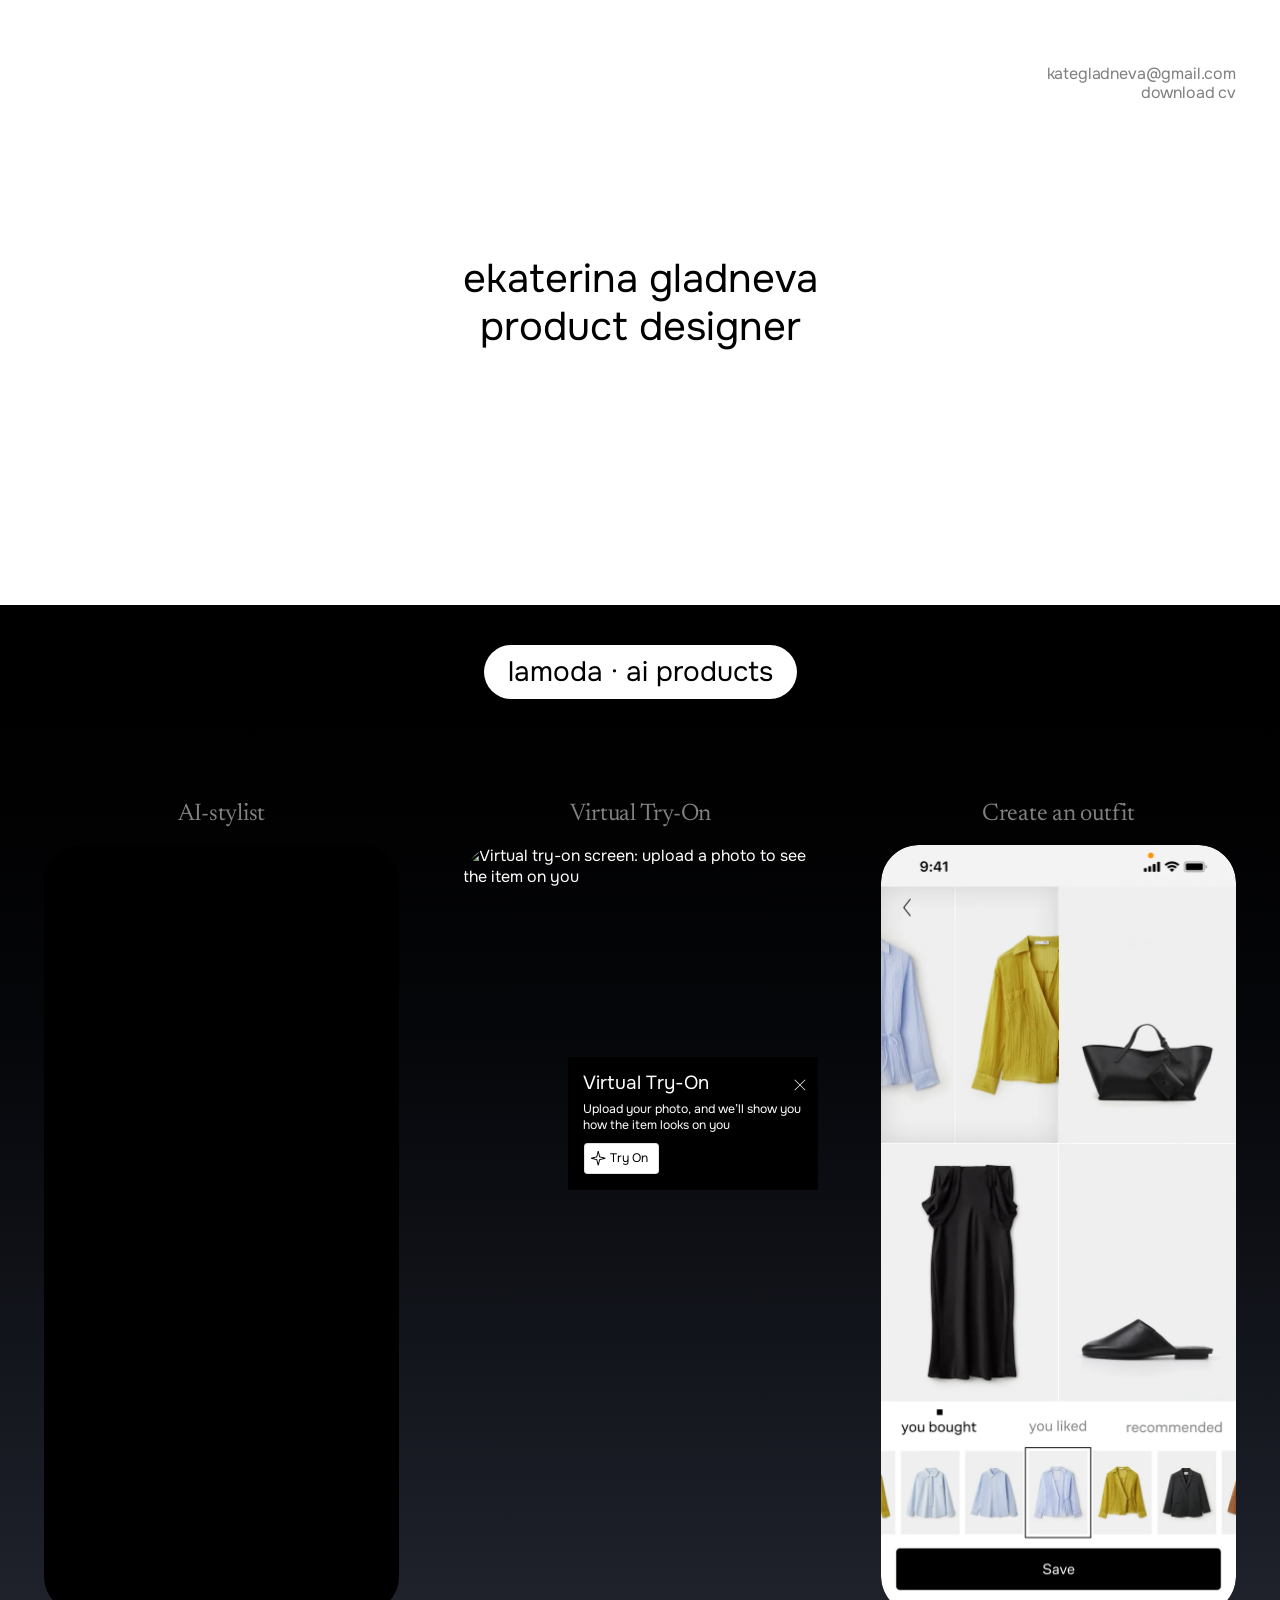
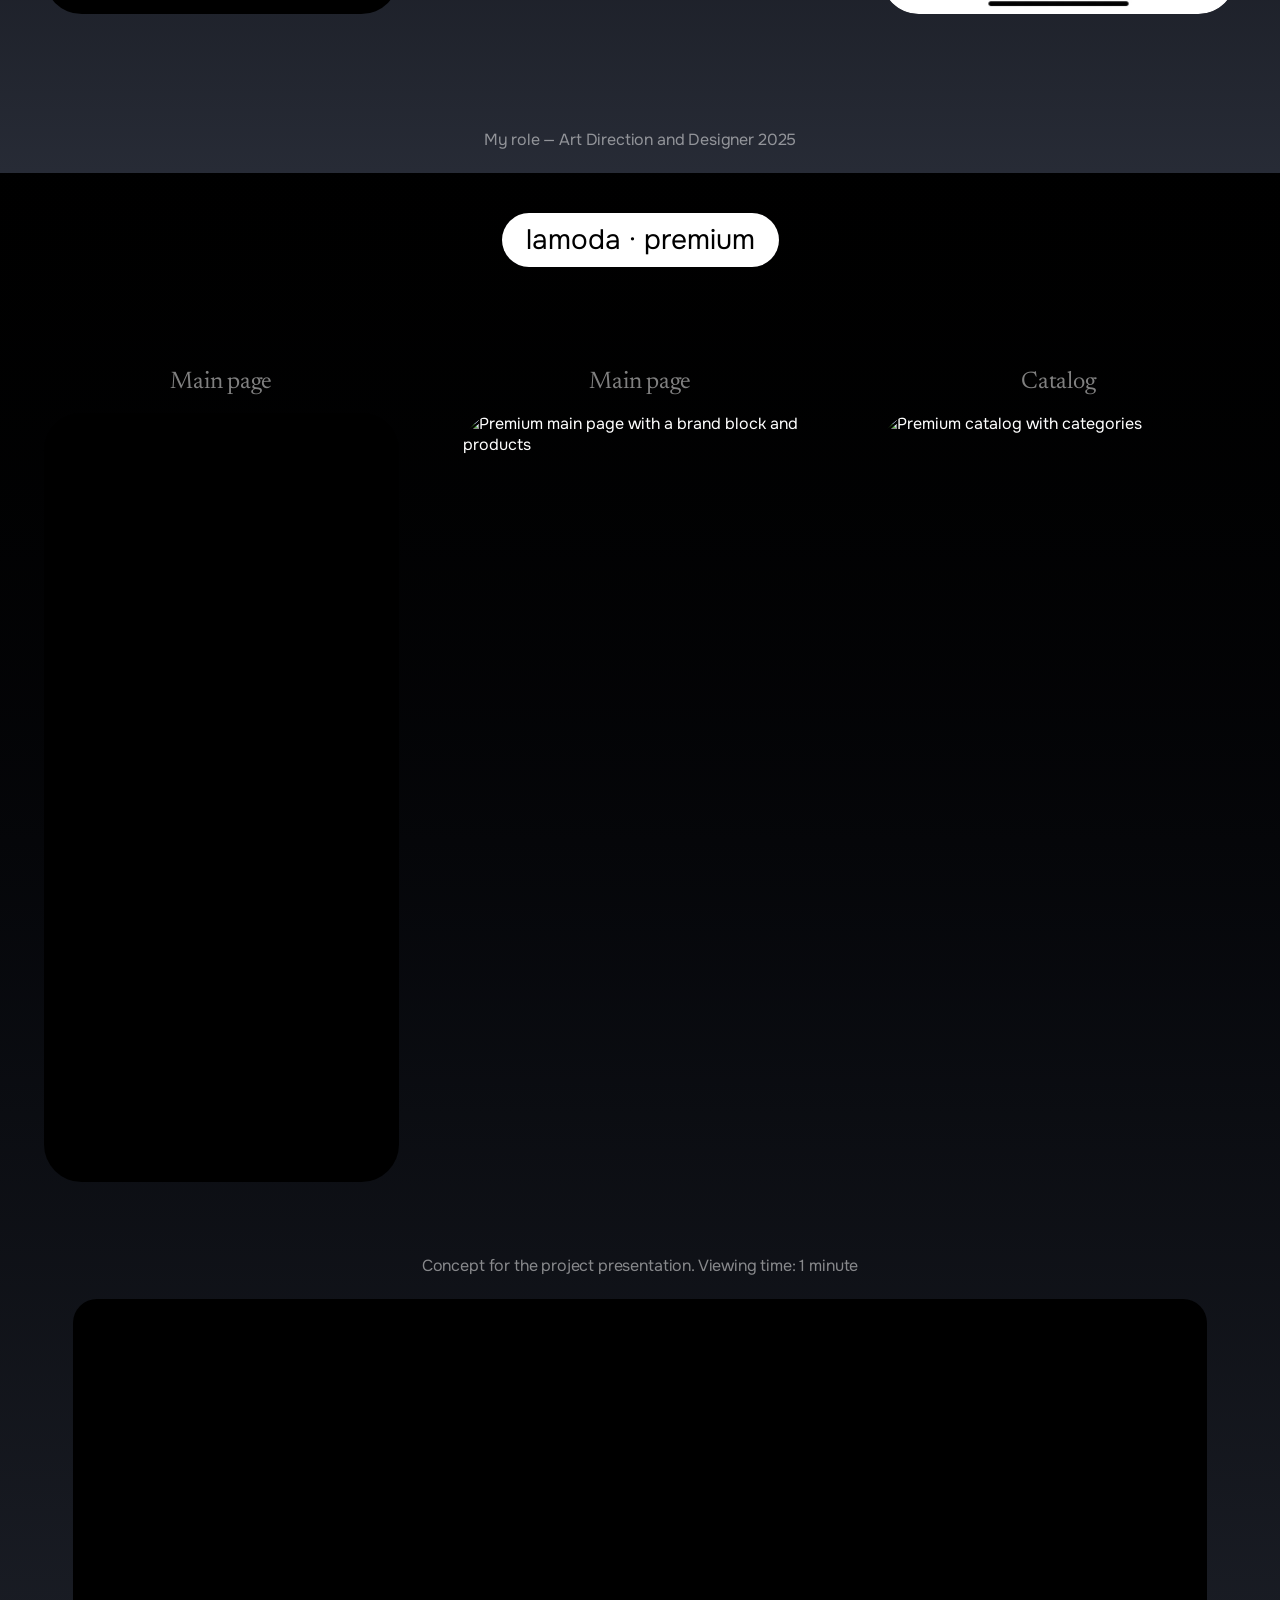
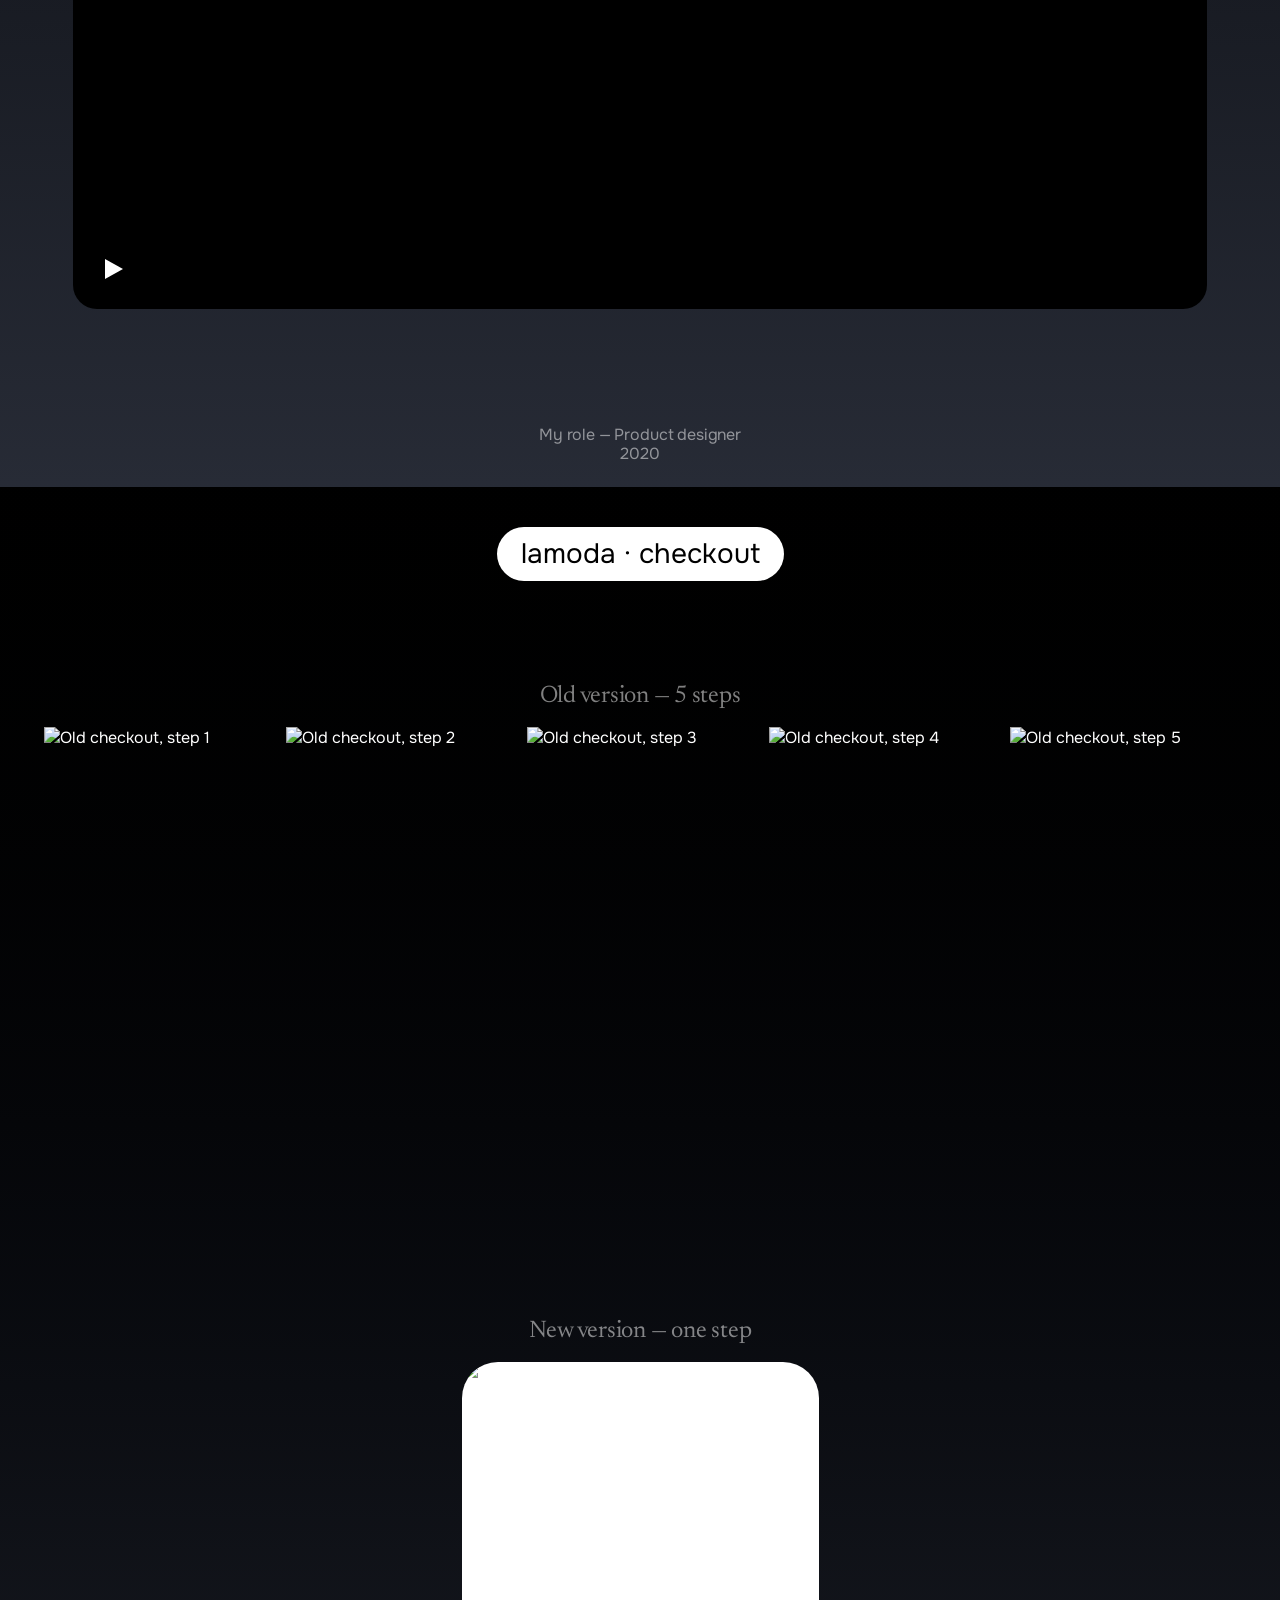
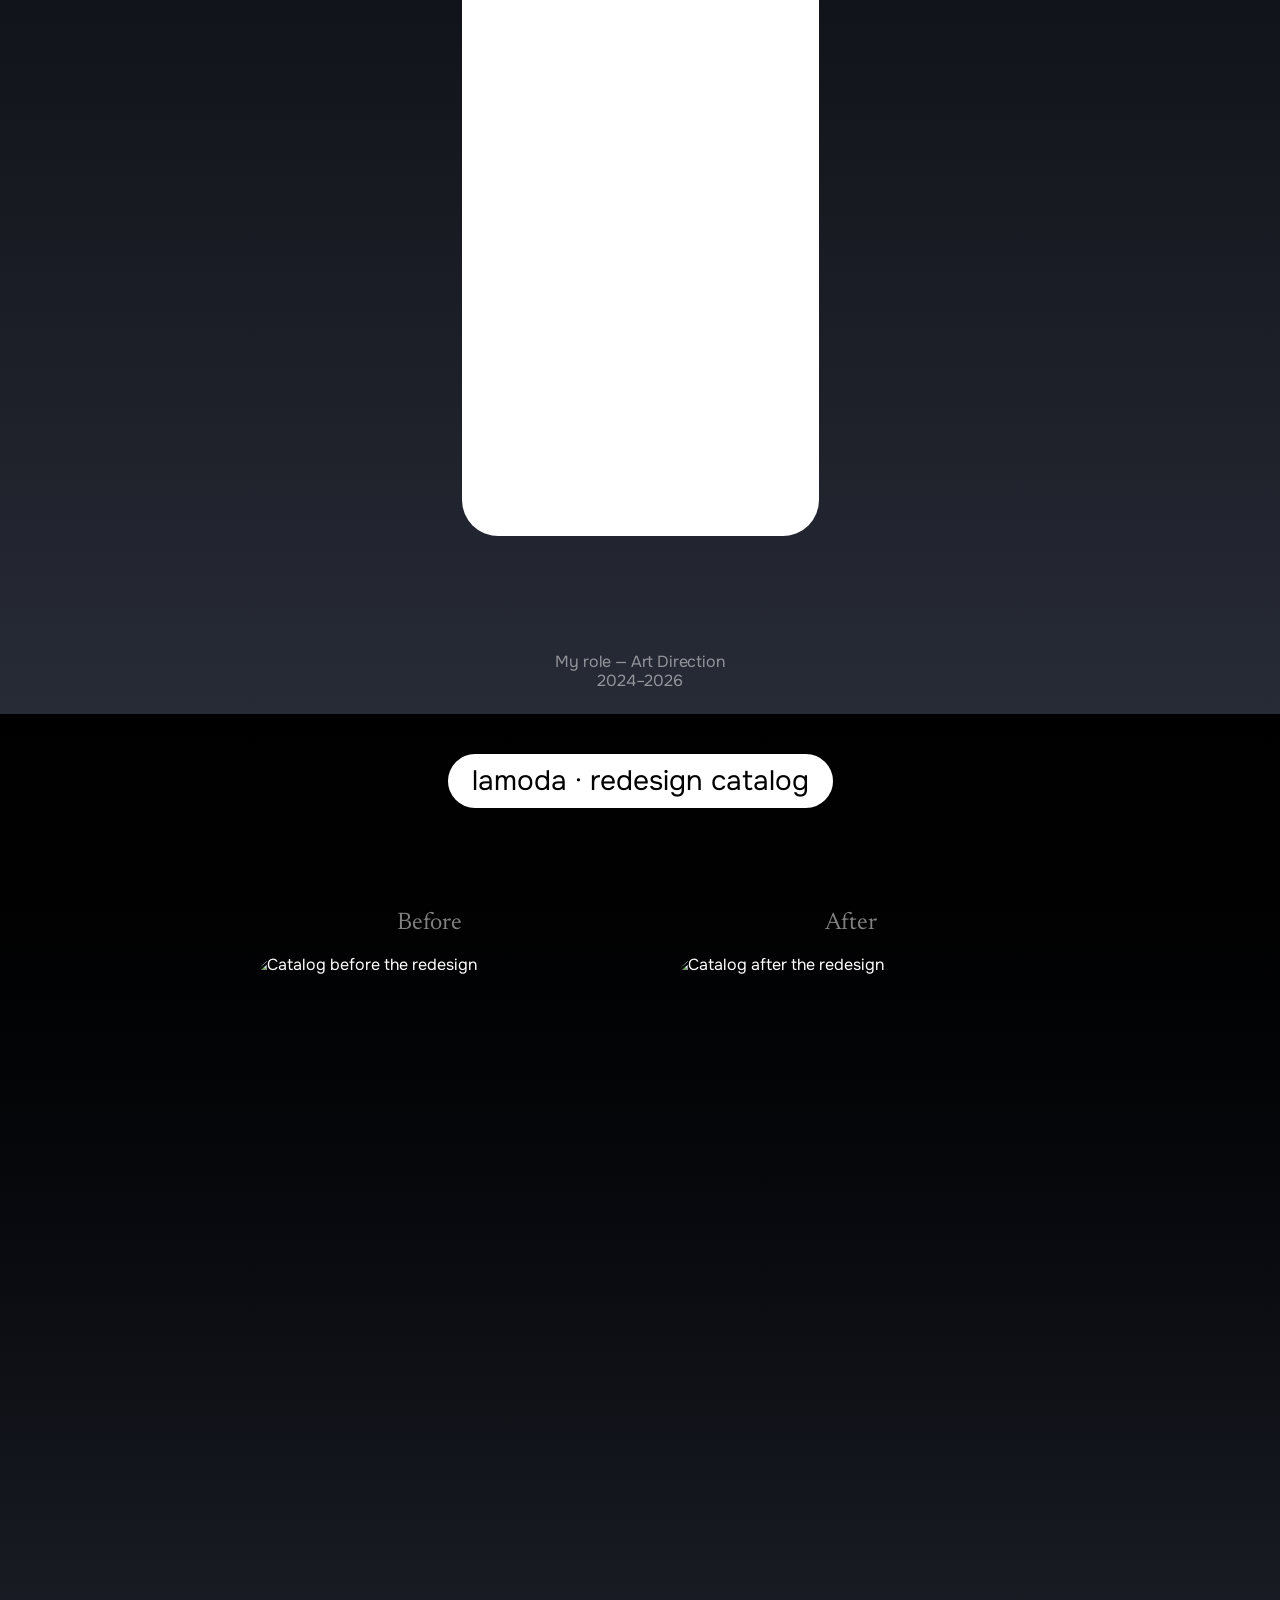
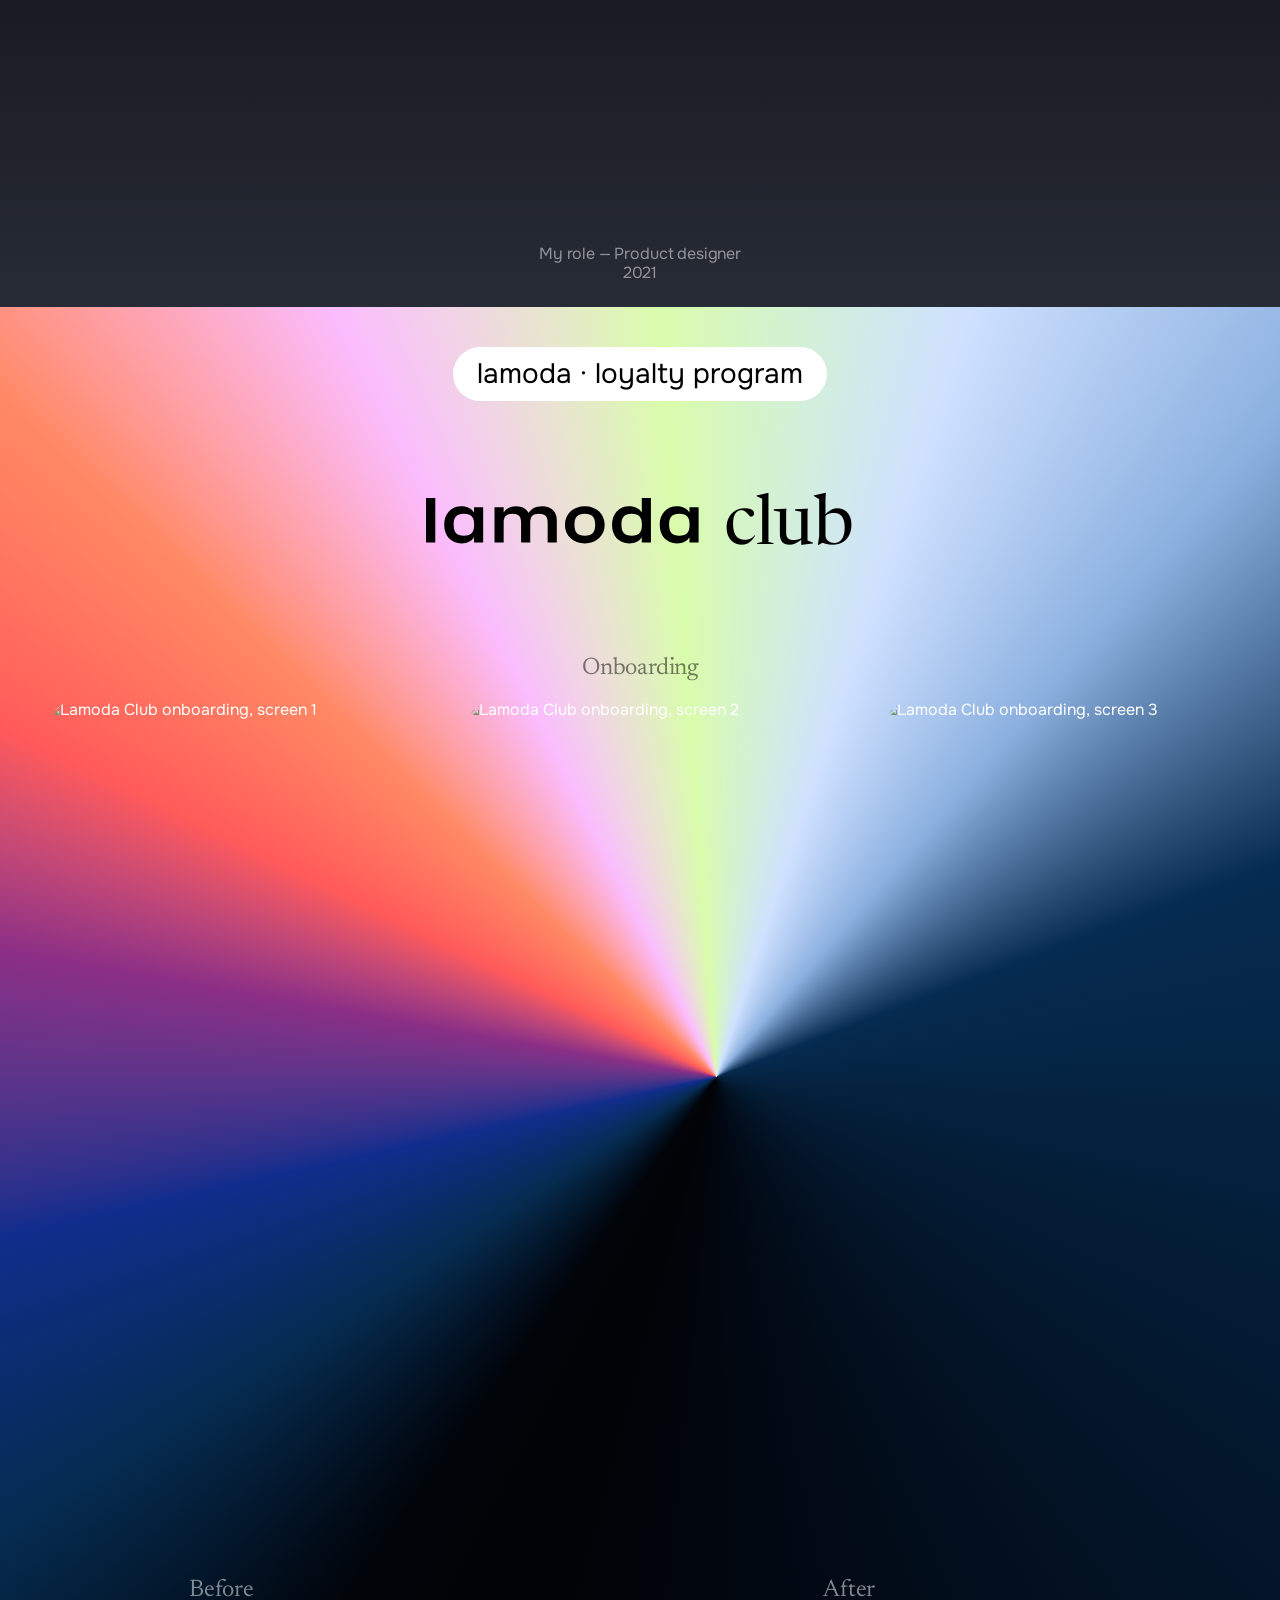
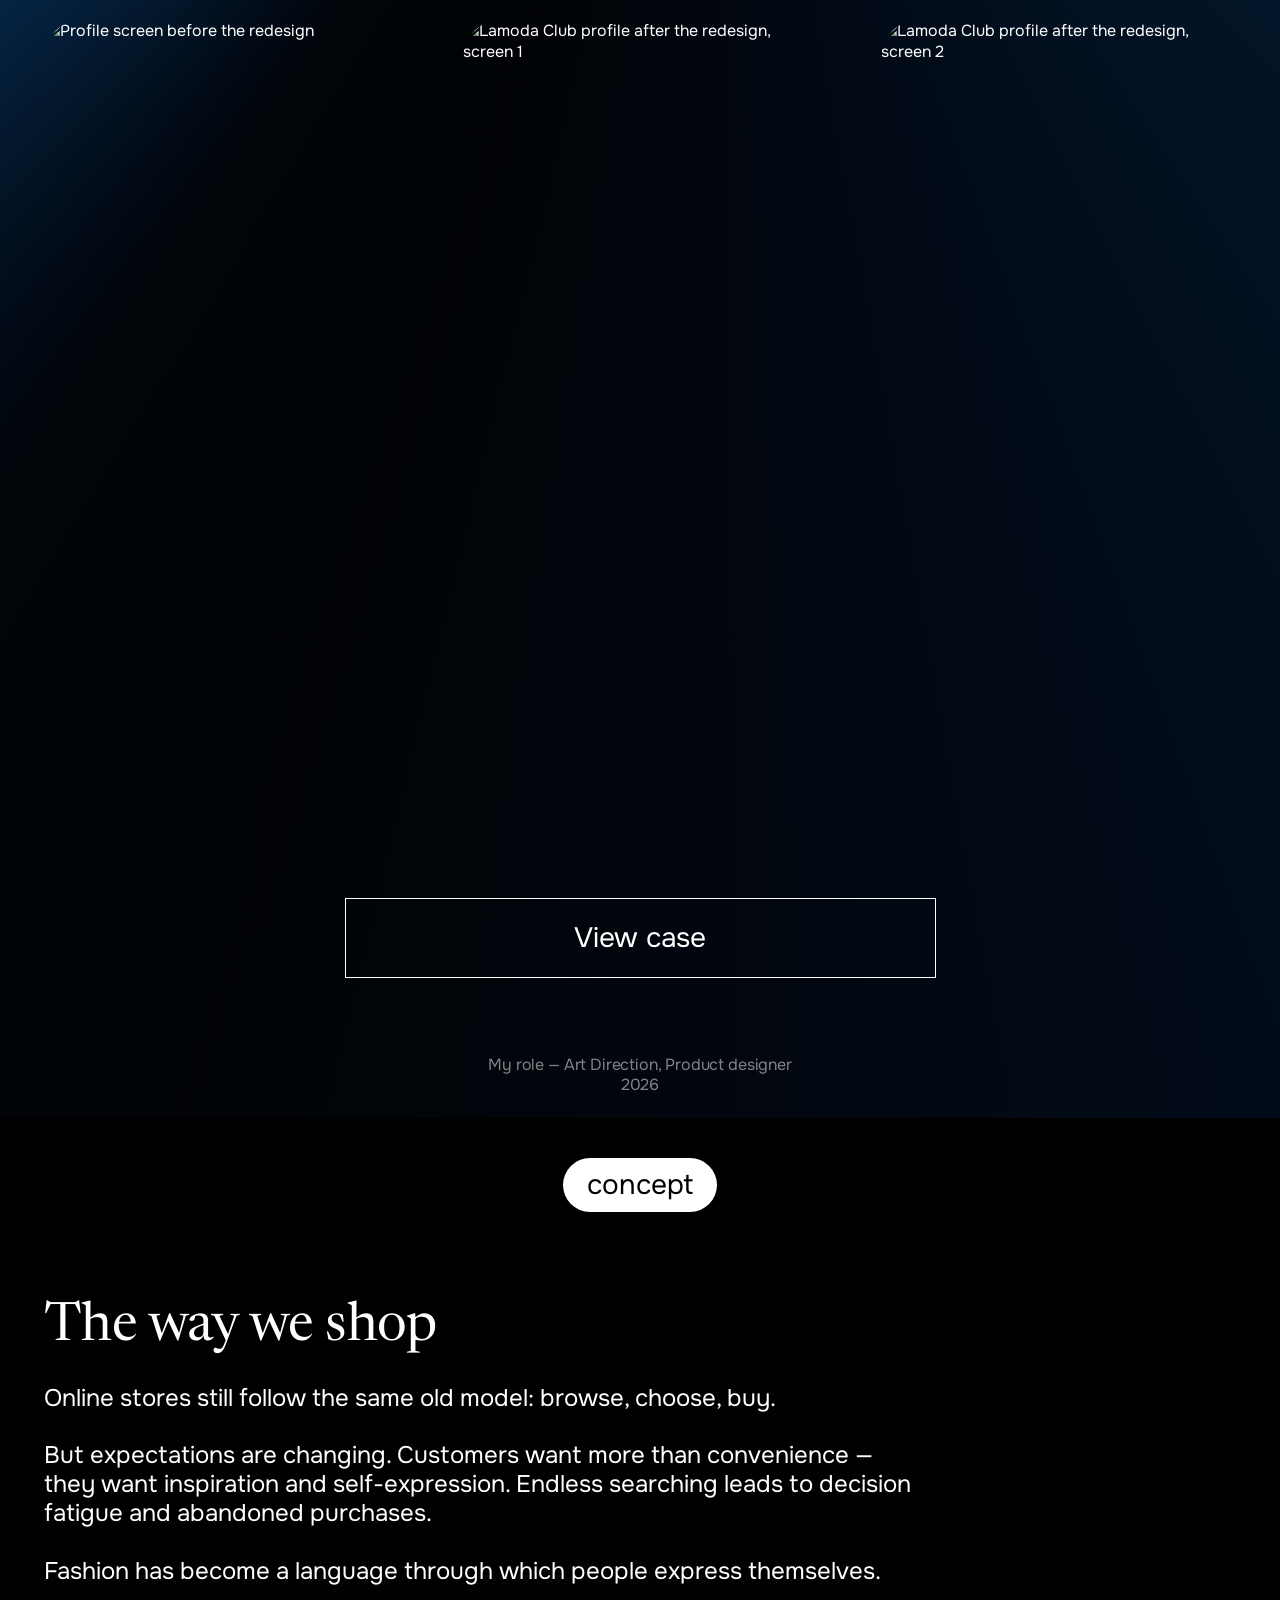
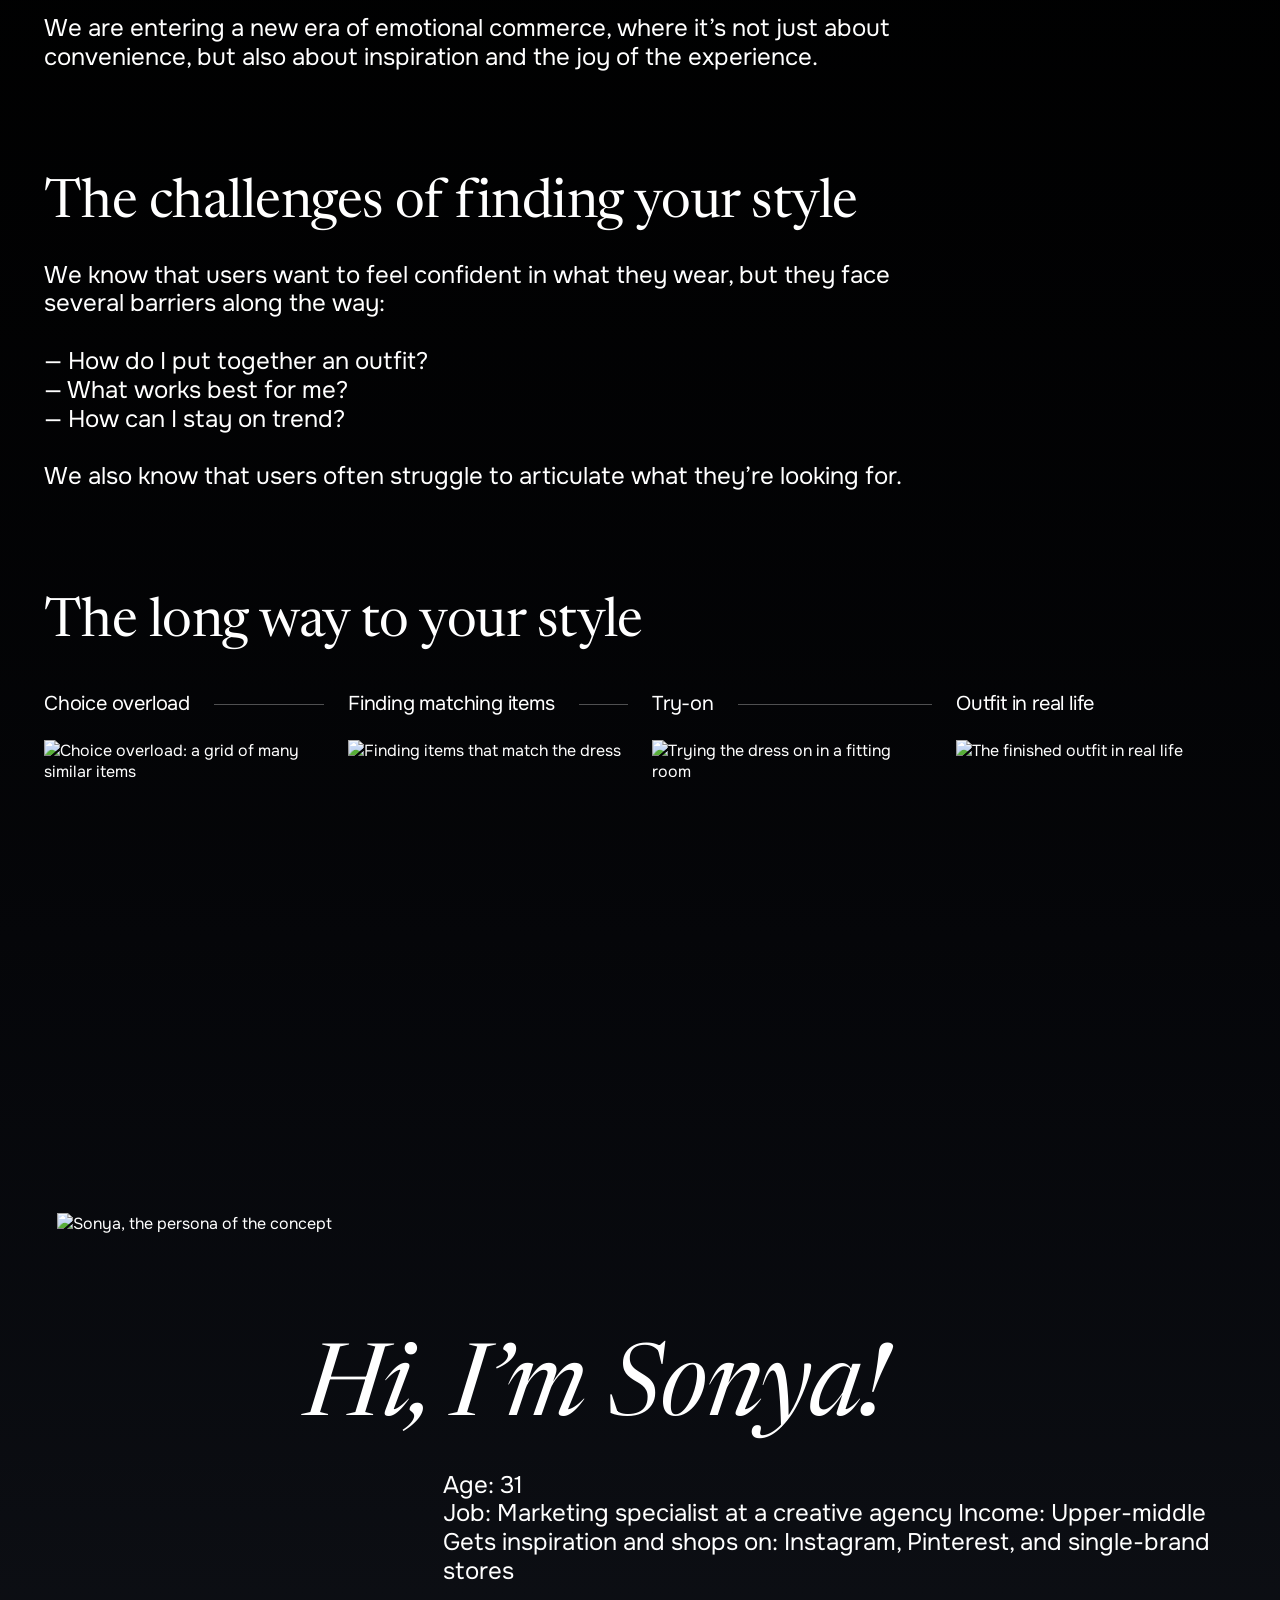
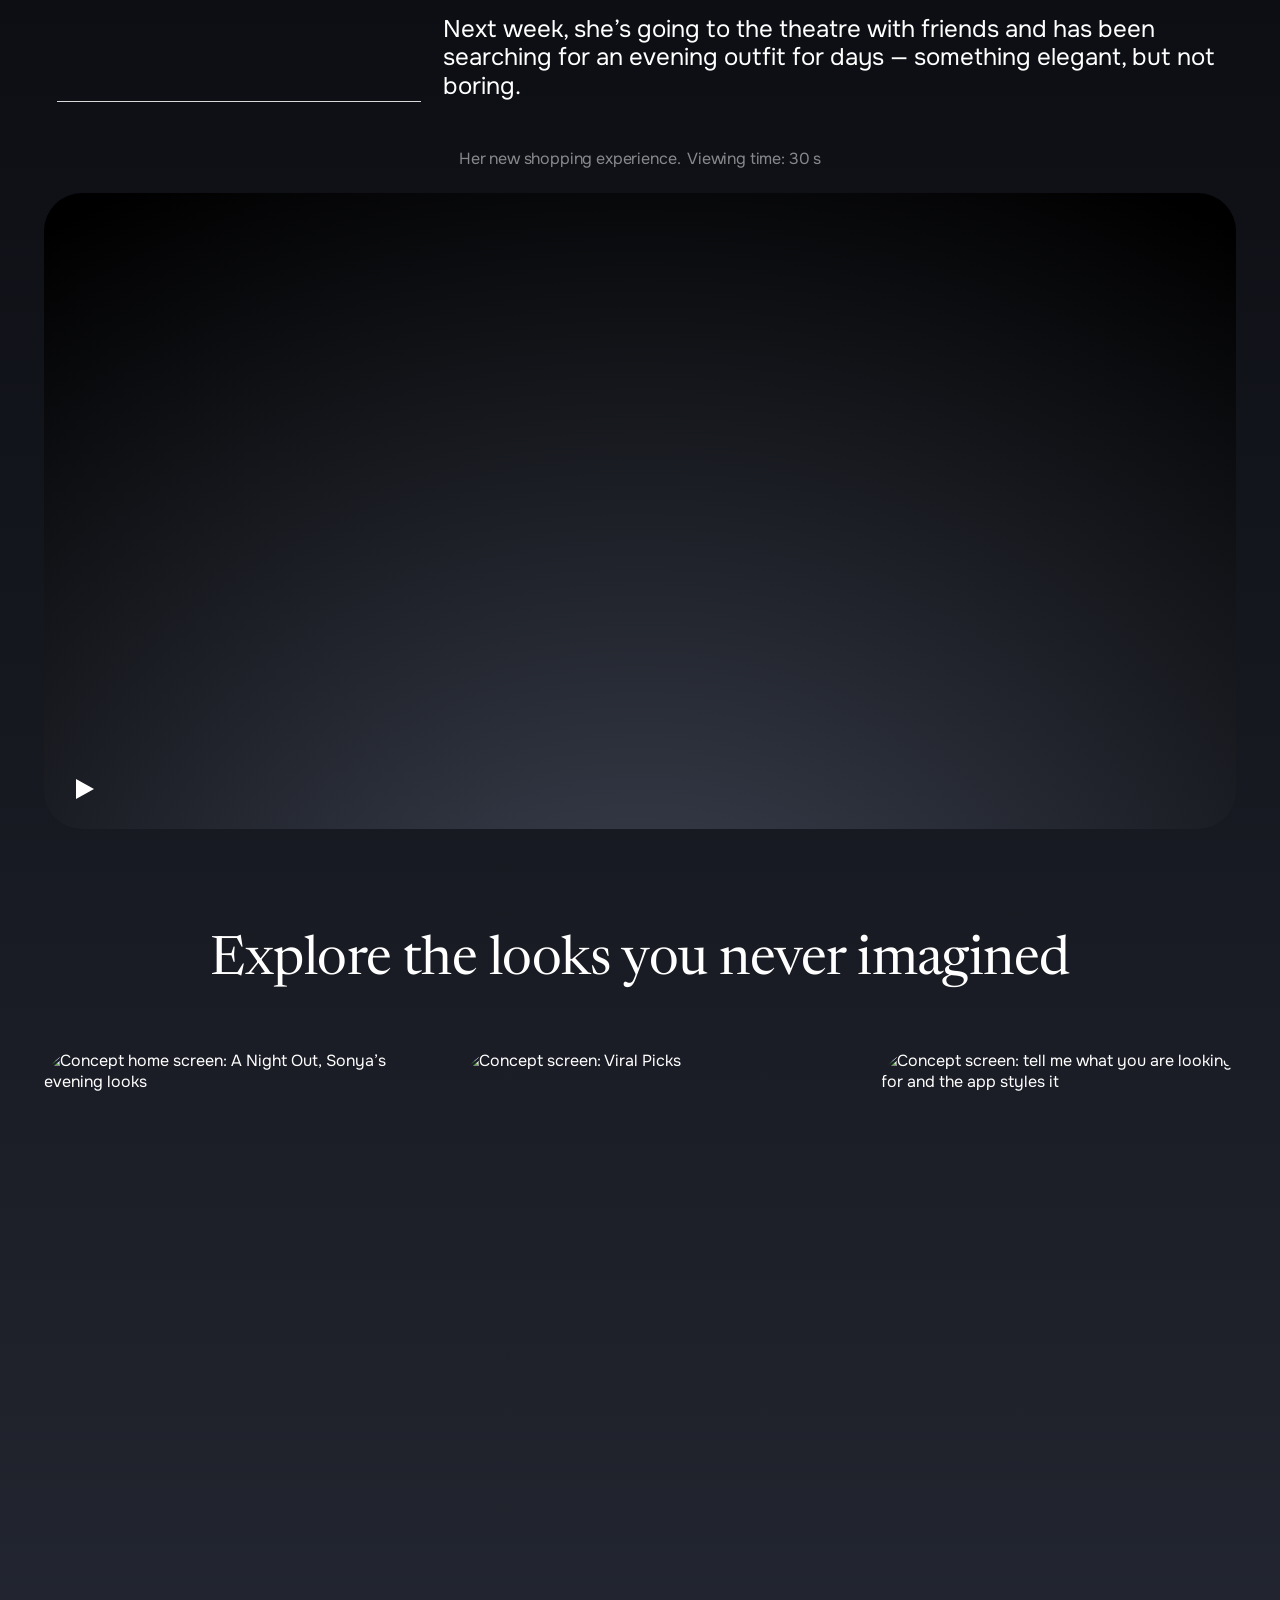
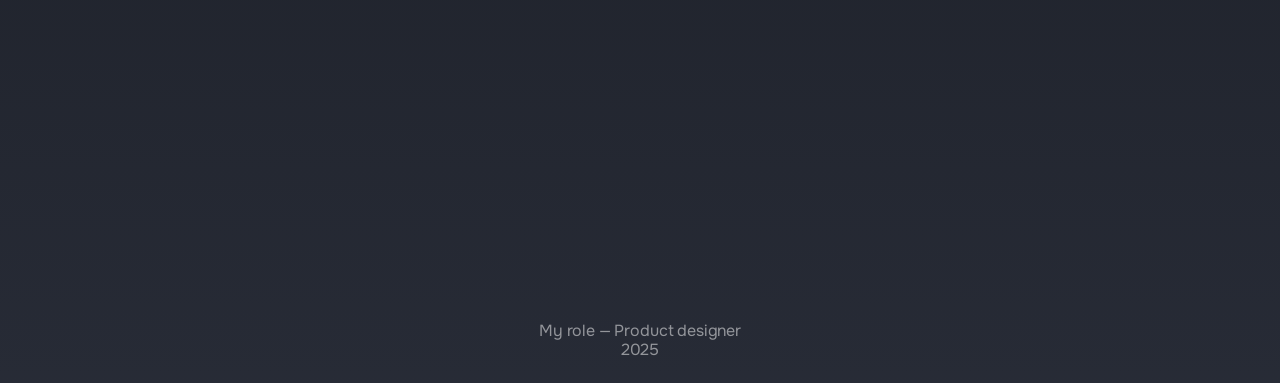
==== commit 14e51773: "Add files via upload" ====
--- a/index.html
+++ b/index.html
@@ -63,12 +63,12 @@
             <img src="img/ai-try-on@2x.webp" width="357" height="774" alt="Virtual try-on screen: upload a photo to see the item on you" loading="lazy">
             <div class="try-on-banner" aria-hidden="true">
               <video class="loop-video" src="video/try-on-banner.mp4" muted loop playsinline preload="metadata"></video>
-              <span class="try-on-banner__title">Онлайн-примерка</span>
-              <span class="try-on-banner__text">Загрузите свое фото, и мы покажем вещь на вас</span>
+              <span class="try-on-banner__title">Virtual Try-On</span>
+              <span class="try-on-banner__text">Upload your photo, and we’ll show you how the item looks on you</span>
               <svg class="try-on-banner__close" viewBox="0 0 16.02 16.02"><path transform="translate(2.434 2.434)" fill="#fff" d="M10.918 0.236L11.153 0.473L6.049 5.576L11.153 10.682L10.918 10.918L10.682 11.153L5.576 6.049L0.473 11.153L0.236 10.918L0 10.682L5.104 5.576L0 0.473L0.473 0L5.576 5.104L10.682 0L10.918 0.236Z"/></svg>
               <span class="try-on-banner__button">
                 <svg viewBox="0 0 14.54 14.54"><path fill="#000" d="M9.093 5.444L14.537 6.806L14.421 7.269L14.537 7.731L9.091 9.093L7.731 14.537L7.269 14.421L7.268 14.421L6.806 14.537L5.444 9.093L0 7.731L0.115 7.268L0 6.806L5.443 5.444L6.805 0L7.268 0.115L7.731 0L9.093 5.444ZM6.23 6.23L2.08 7.268L6.23 8.306L7.268 12.456L8.306 8.306L12.456 7.268L8.306 6.23L7.268 2.08L6.23 6.23Z"/></svg>
-                Примерить онлайн
+                Try On
               </span>
             </div>
           </div>
@@ -181,7 +181,7 @@
         <figure><figcaption class="only-mobile">After</figcaption><img src="img/club-after-1@2x.webp" width="357" height="776" alt="Lamoda Club profile after the redesign, screen 1" loading="lazy"></figure>
         <figure><figcaption class="only-mobile">After</figcaption><img src="img/club-after-2@2x.webp" width="357" height="776" alt="Lamoda Club profile after the redesign, screen 2" loading="lazy"></figure>
       </div>
-      <div class="case-btn-wrap reveal"><a class="case-btn" href="loyalty-program.html">View case</a></div>
+      <div class="case-btn-wrap reveal"><a class="case-btn" href="loyalty-program">View case</a></div>
       <p class="role">My role — Art Direction, Product designer<br>2026</p>
     </section>
 
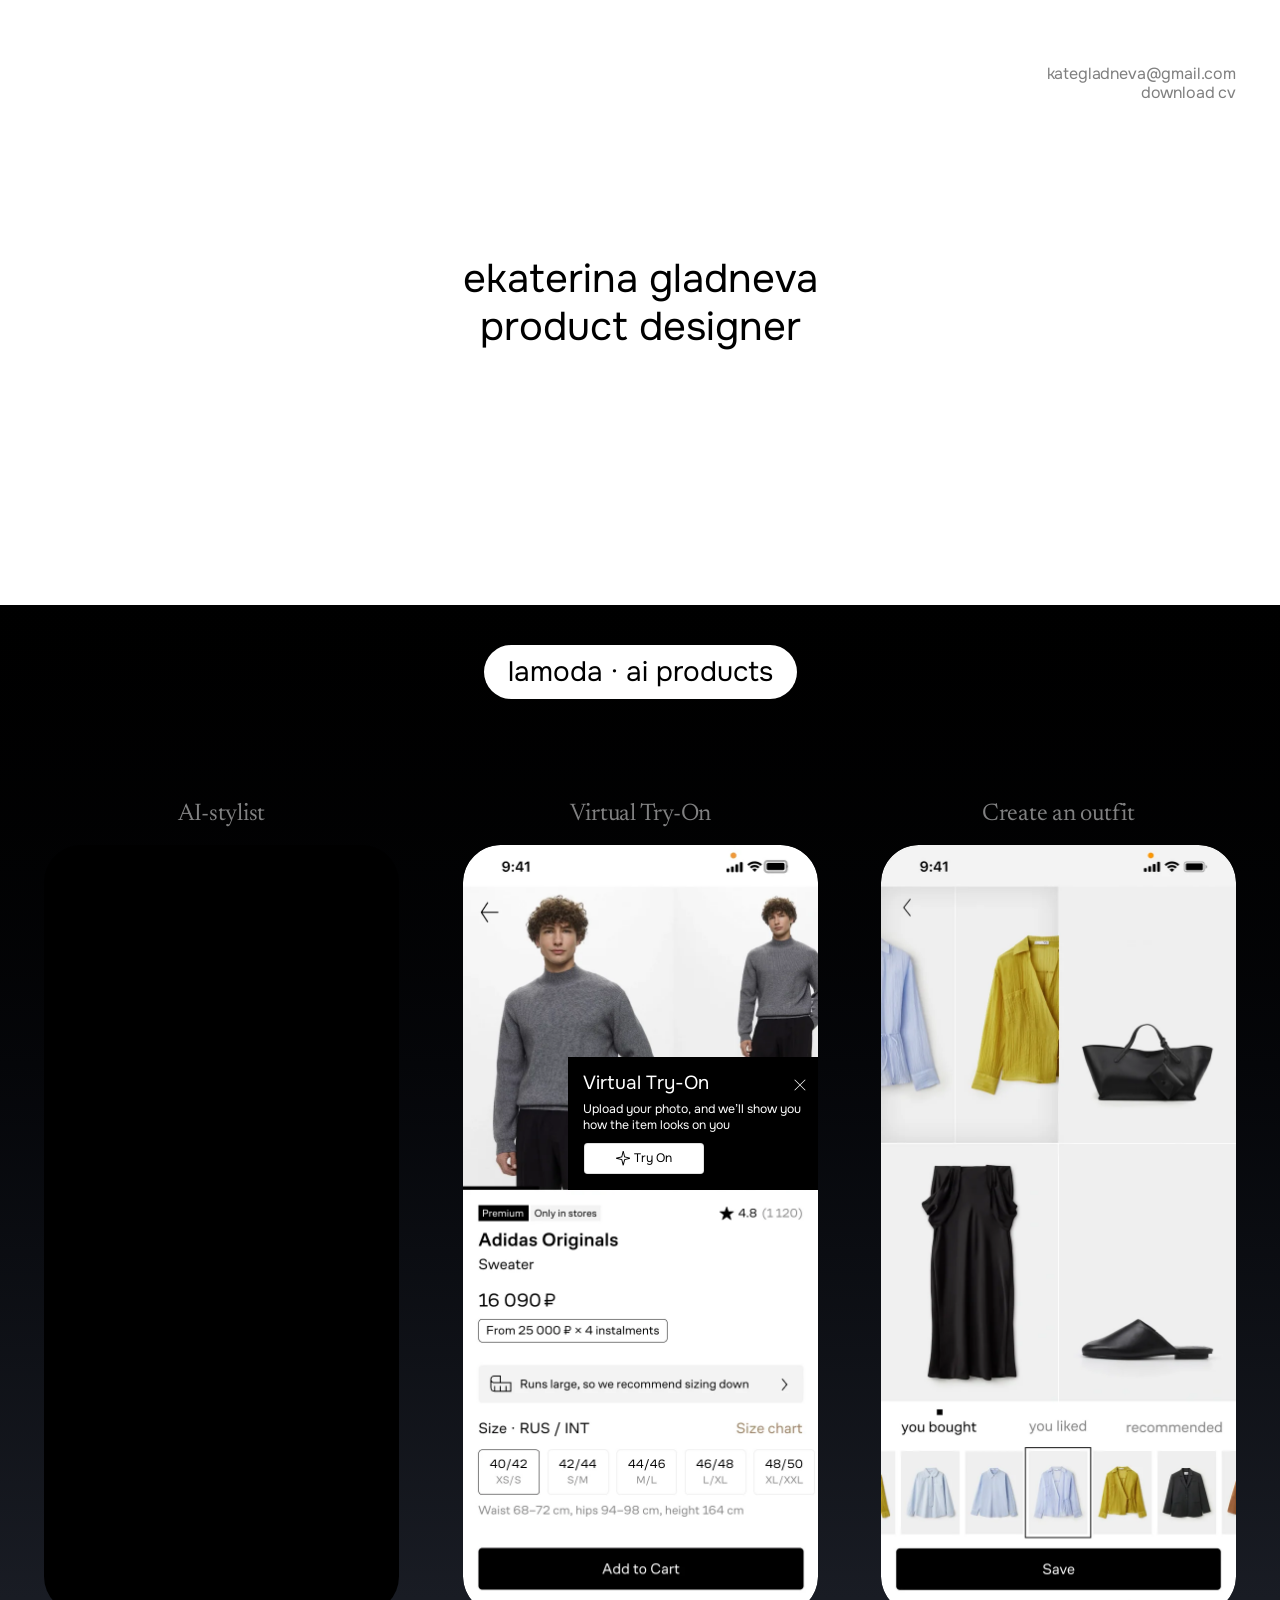
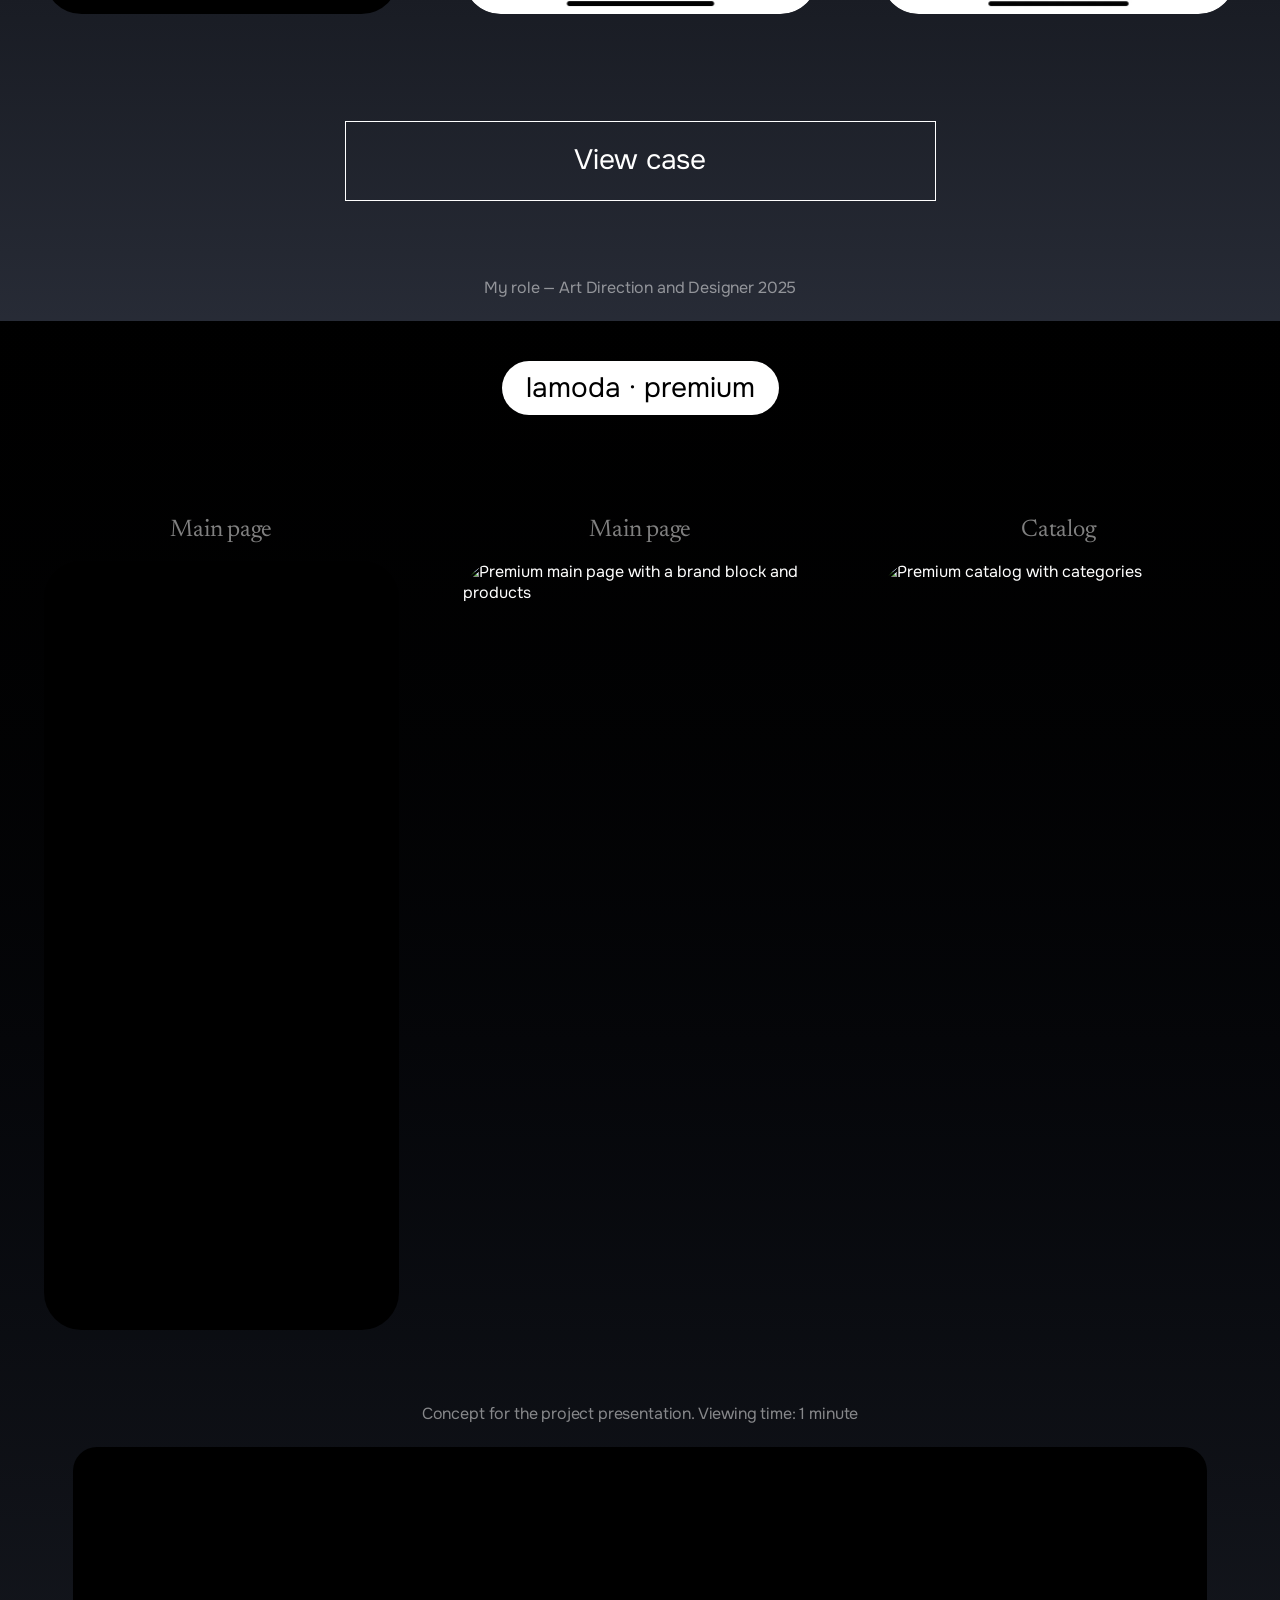
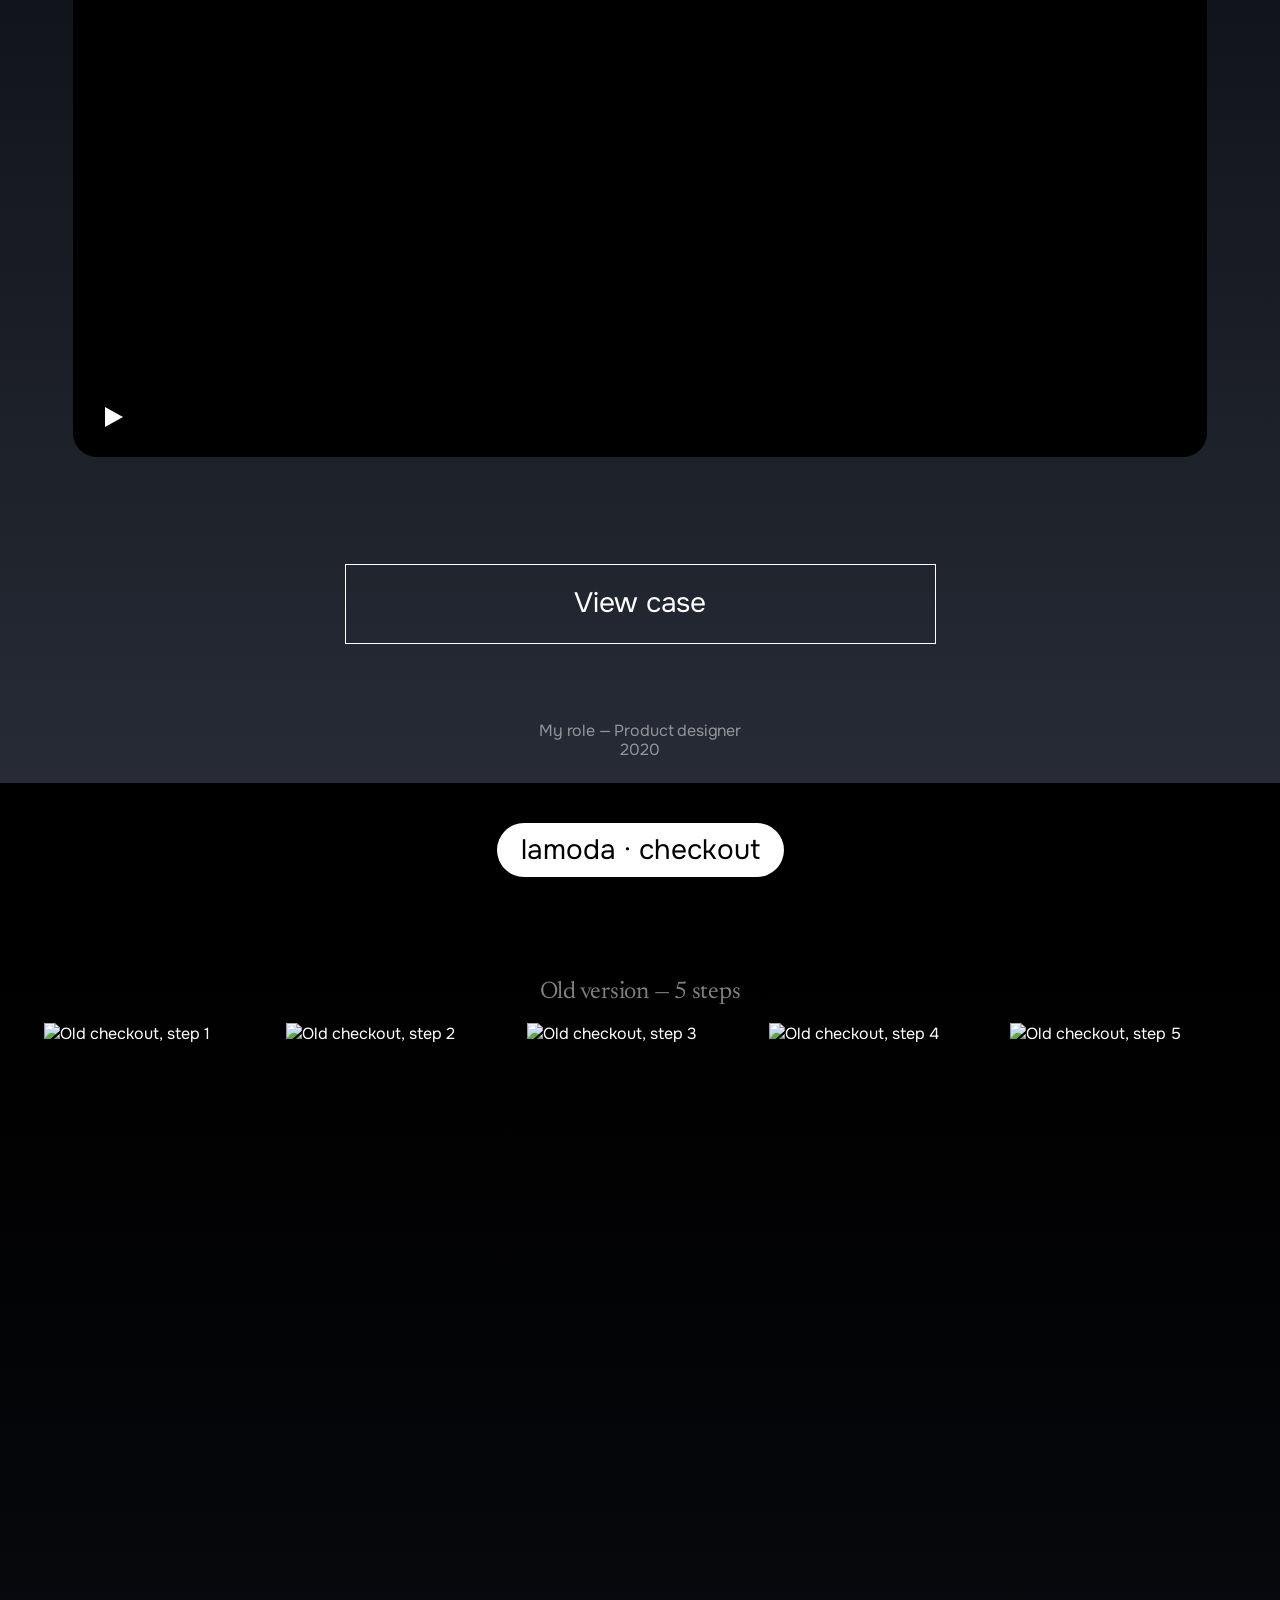
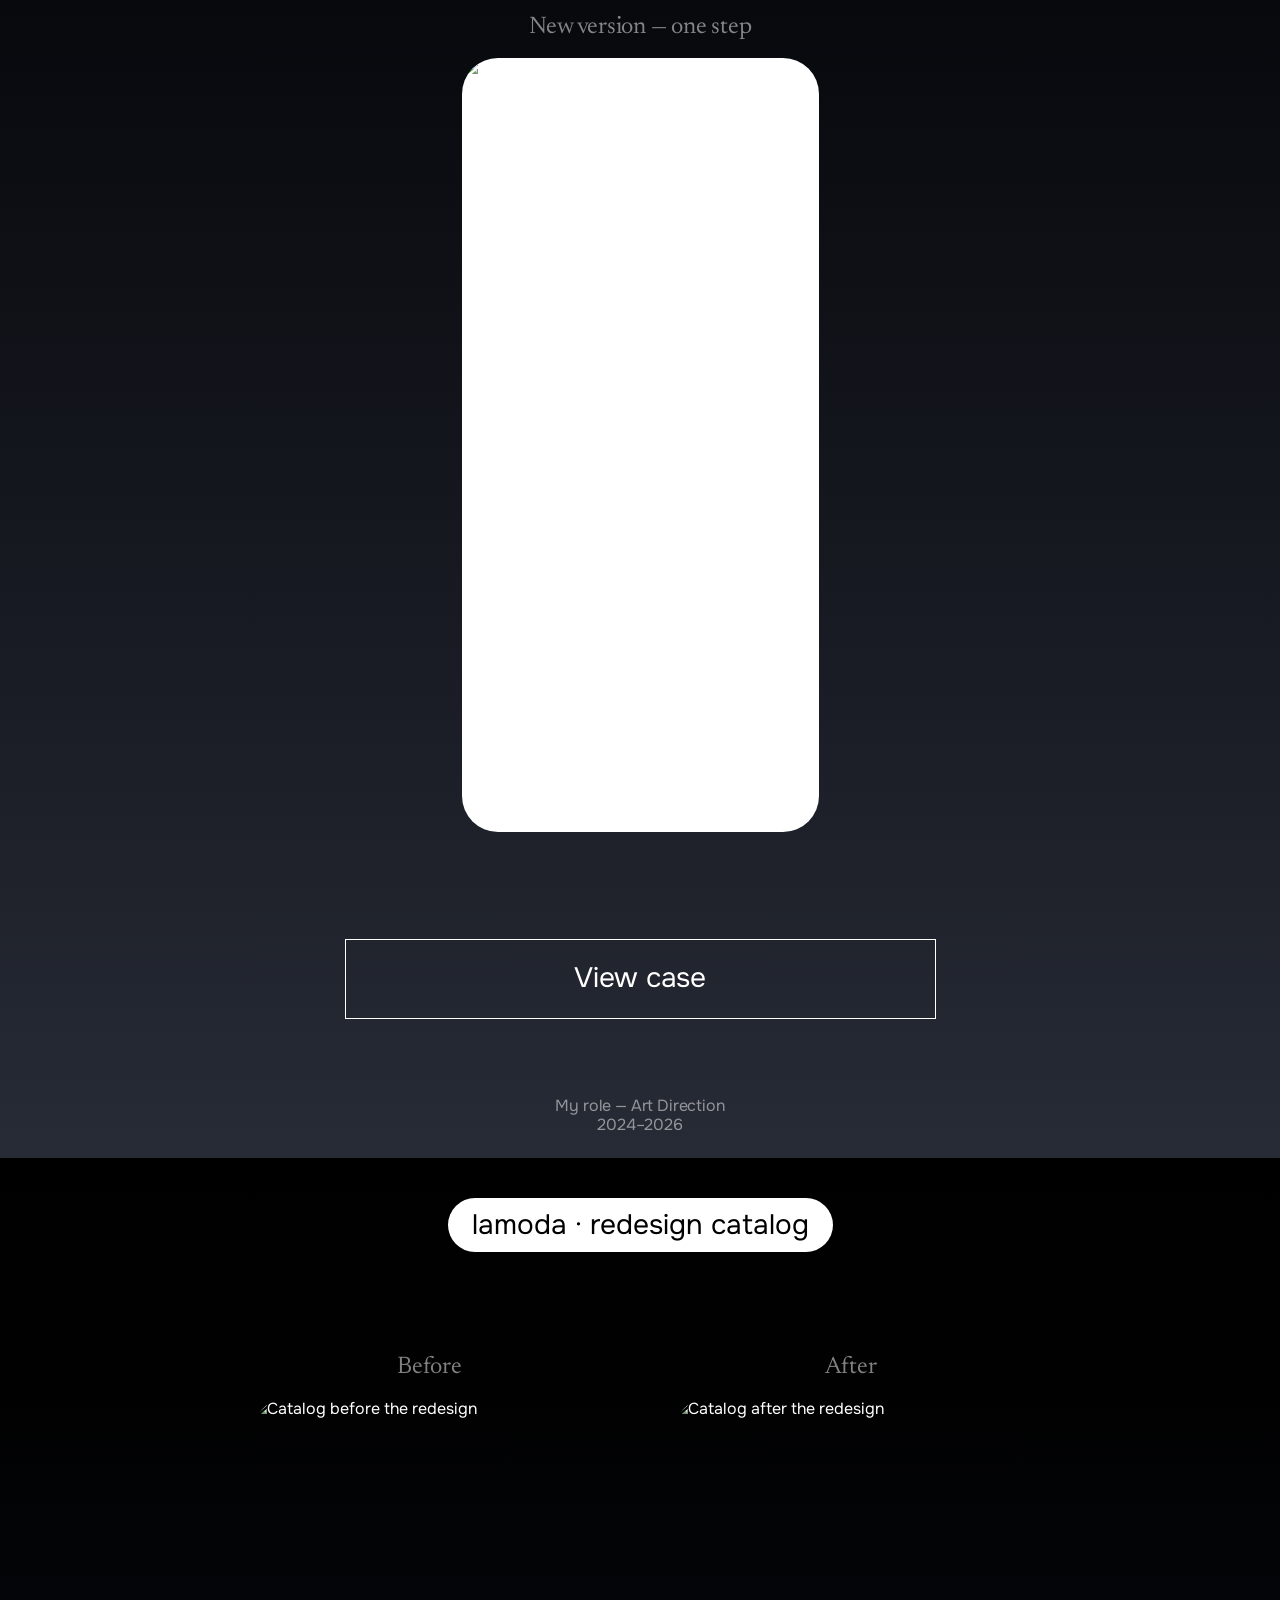
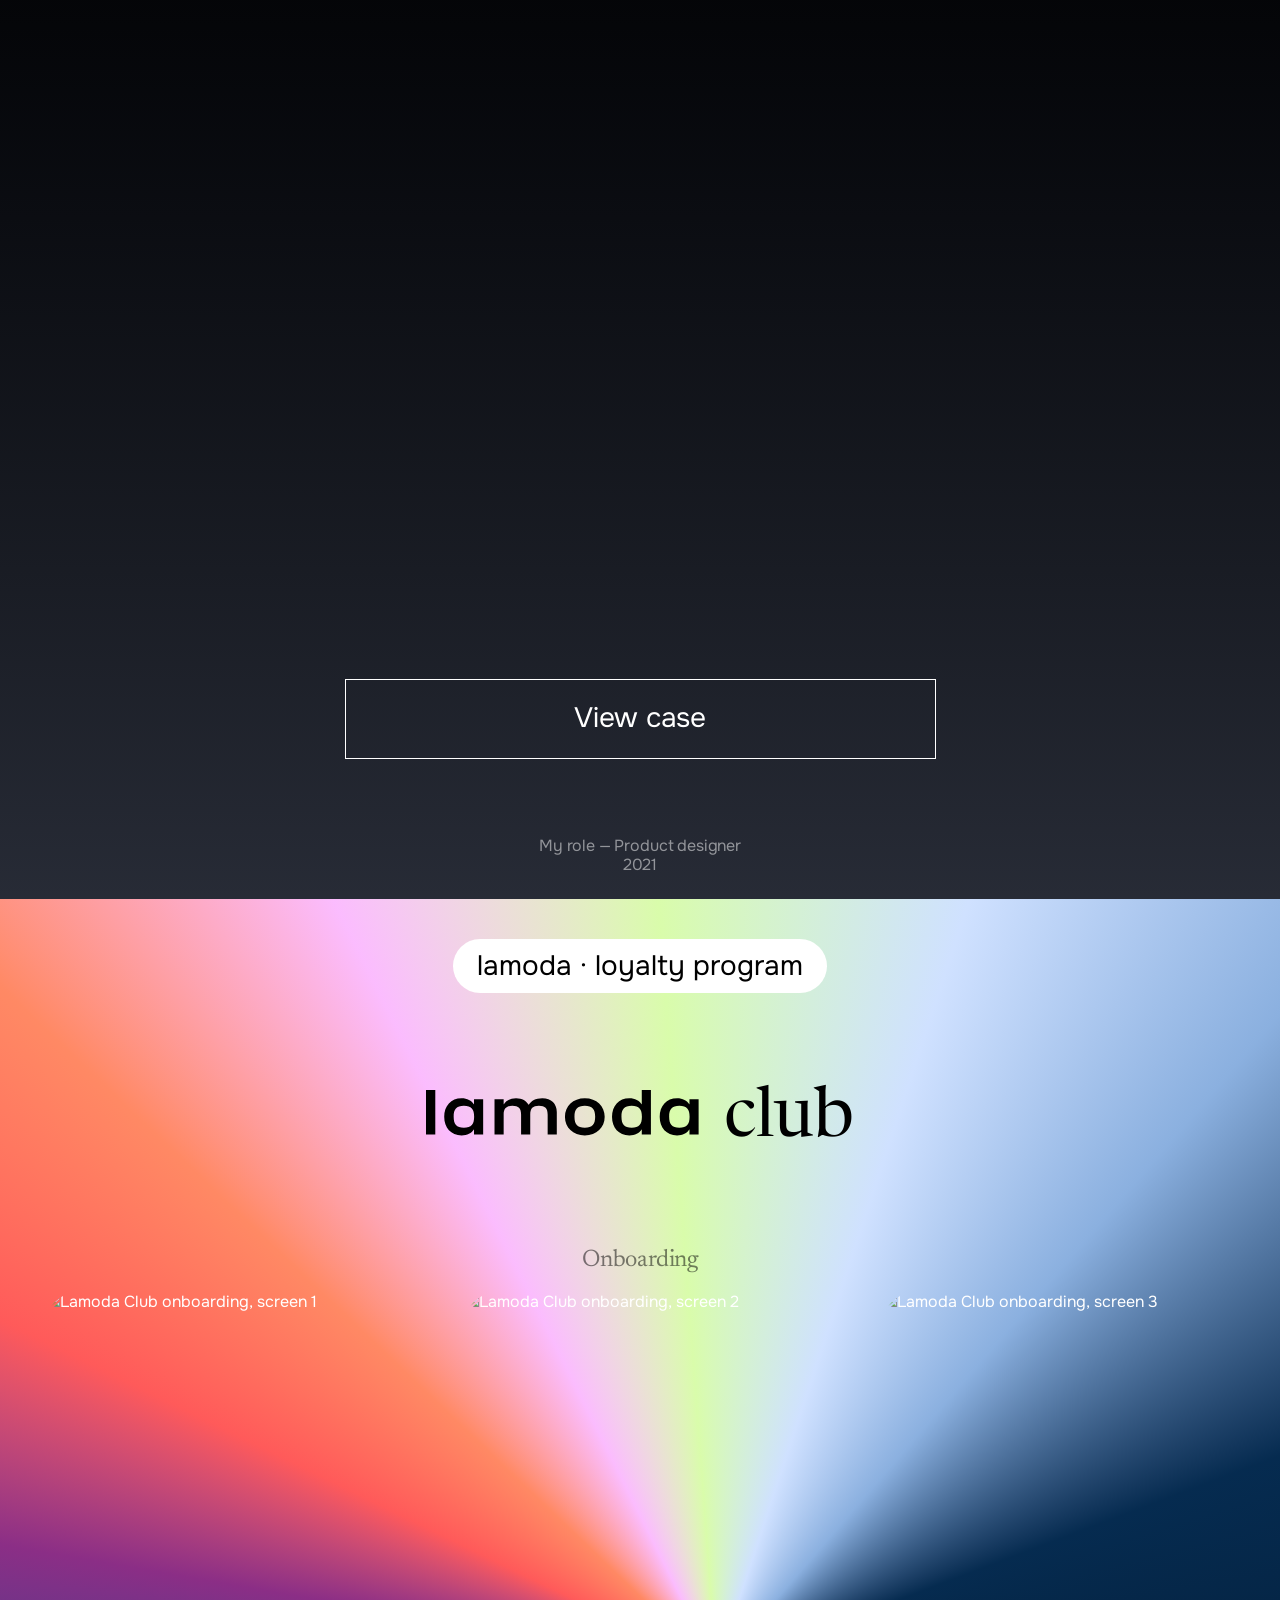
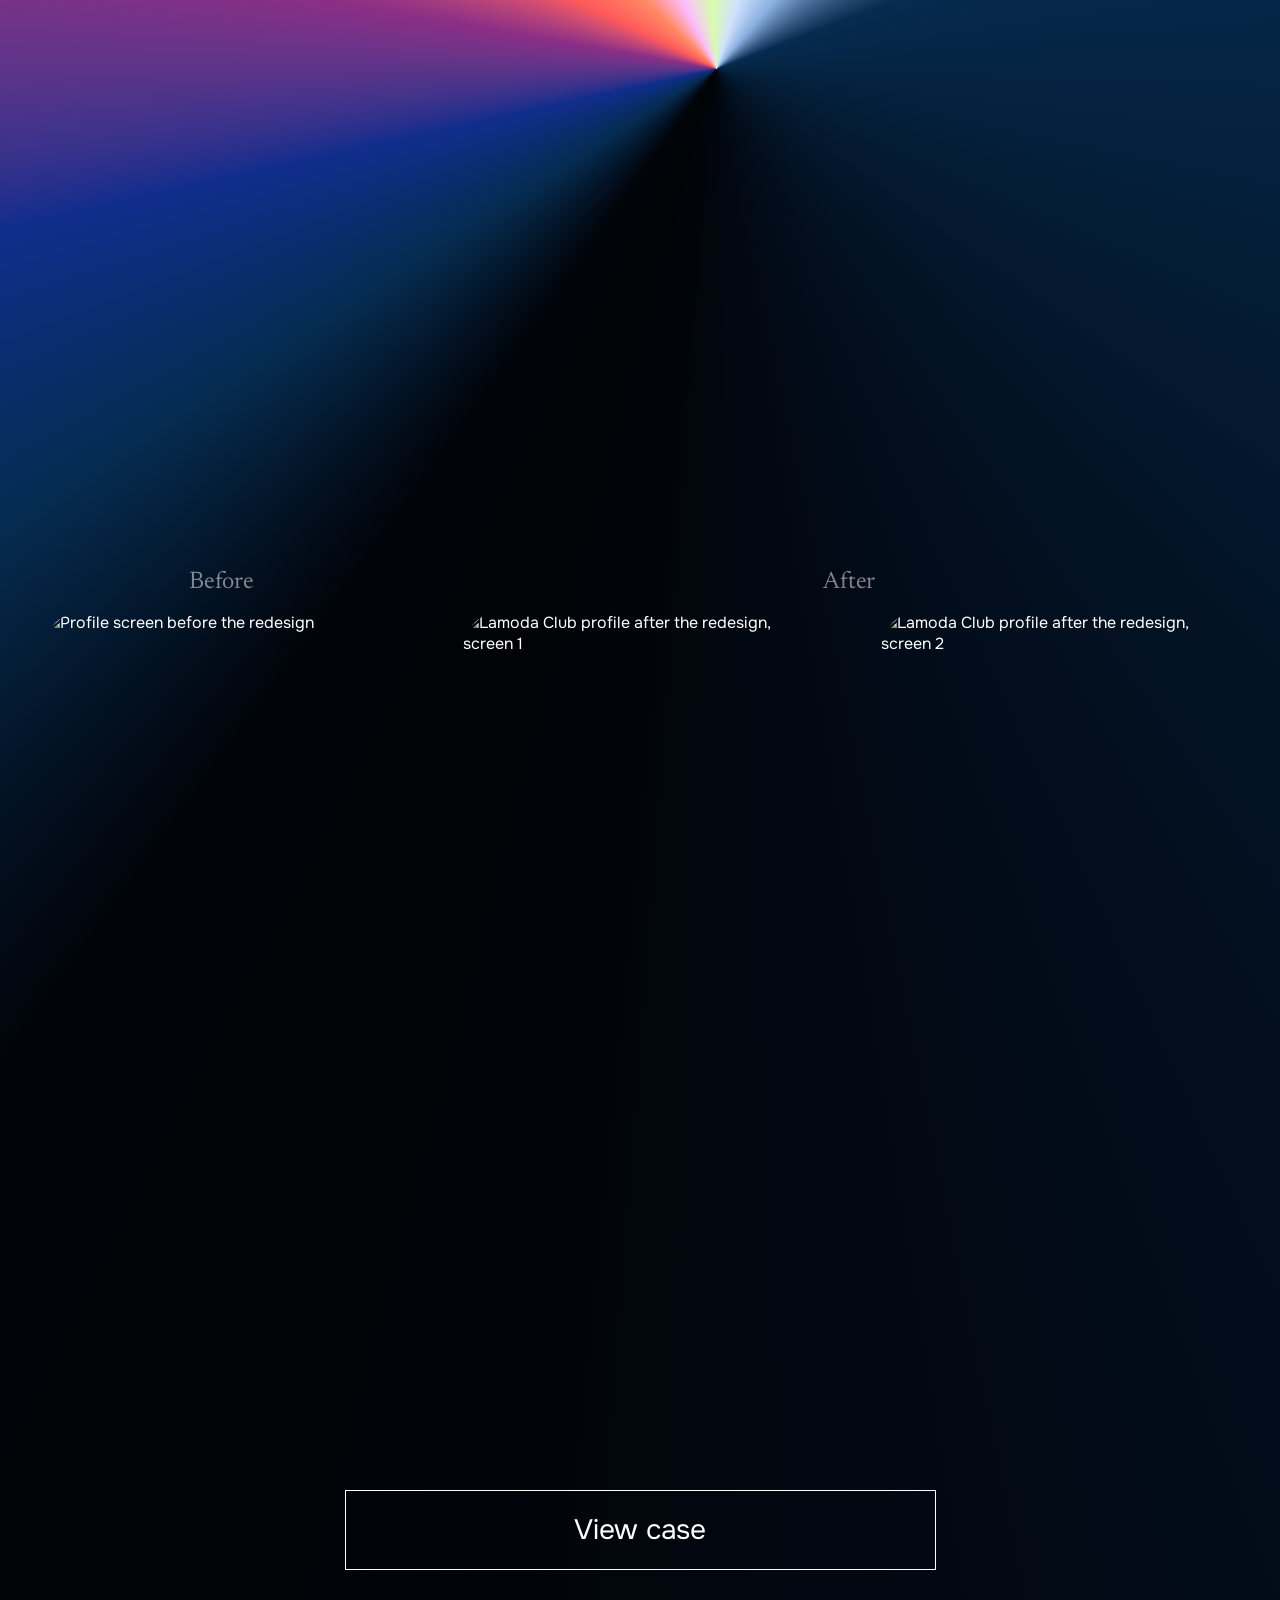
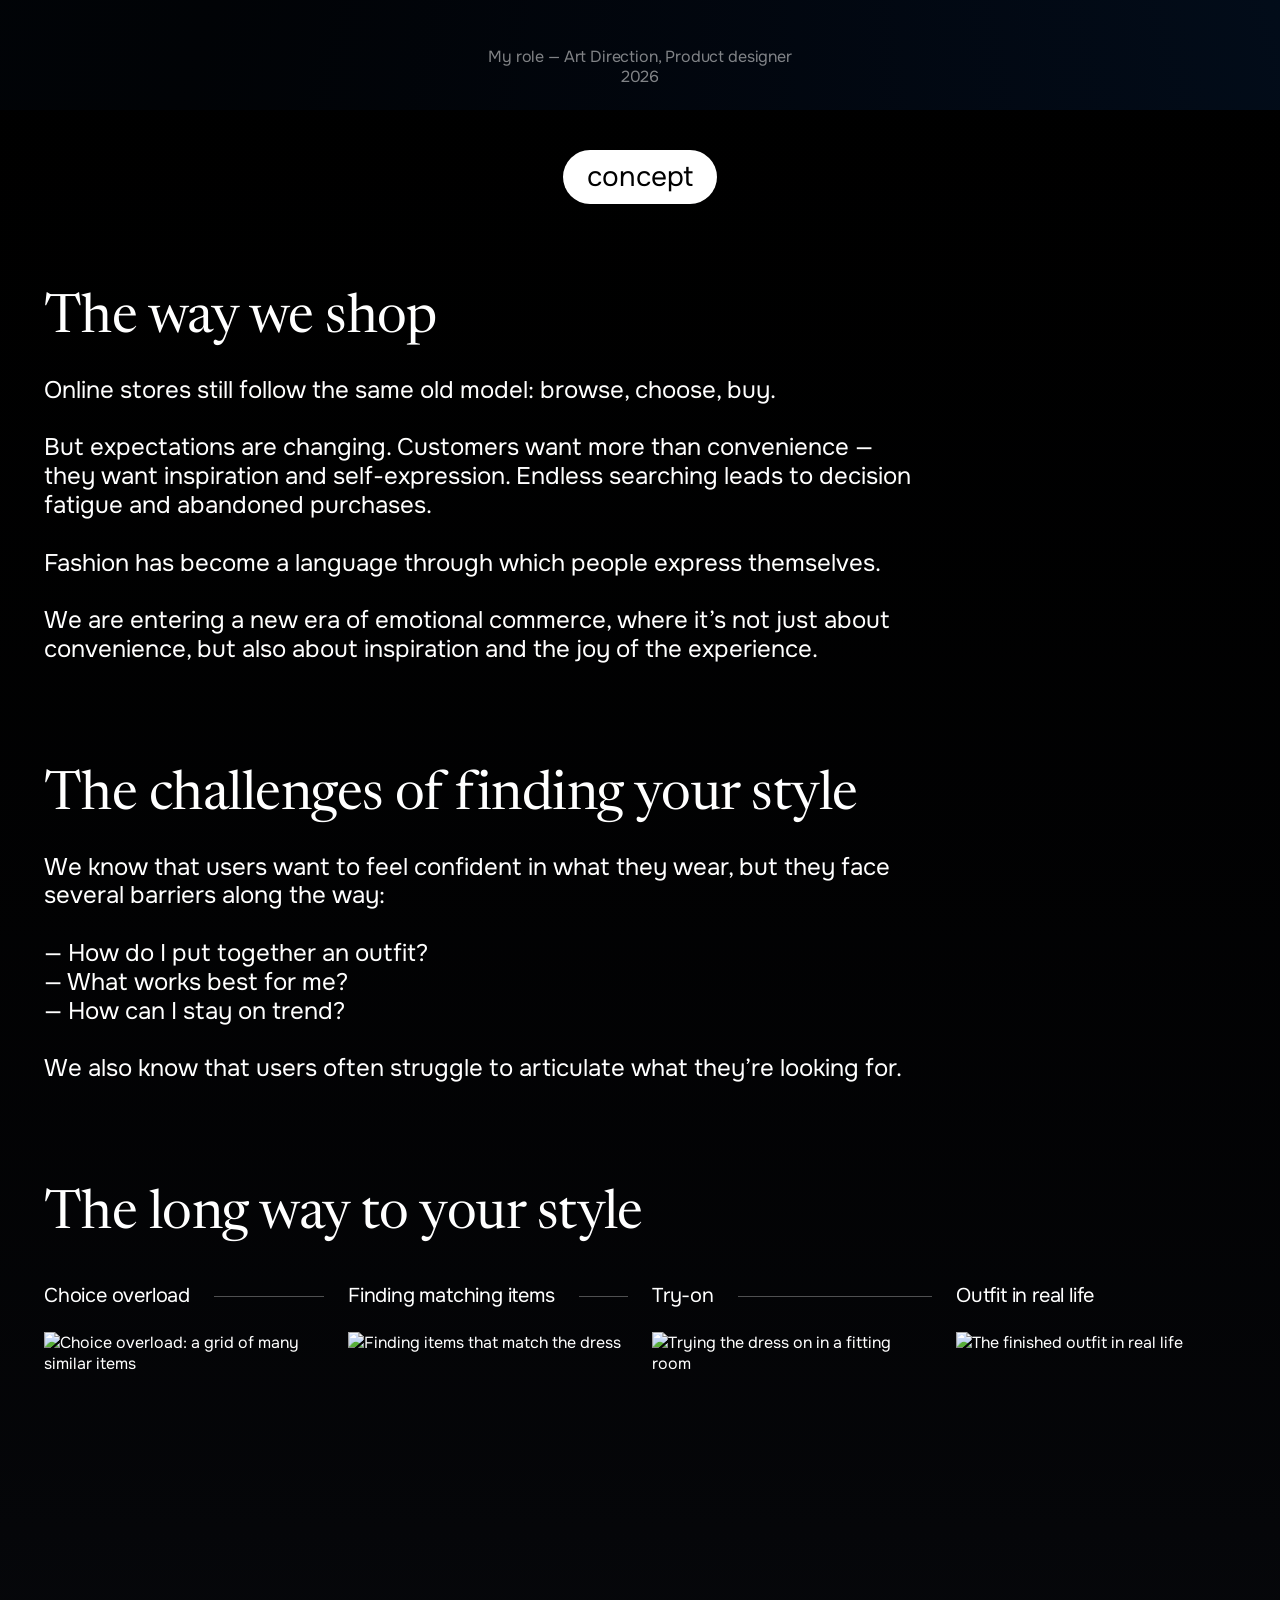
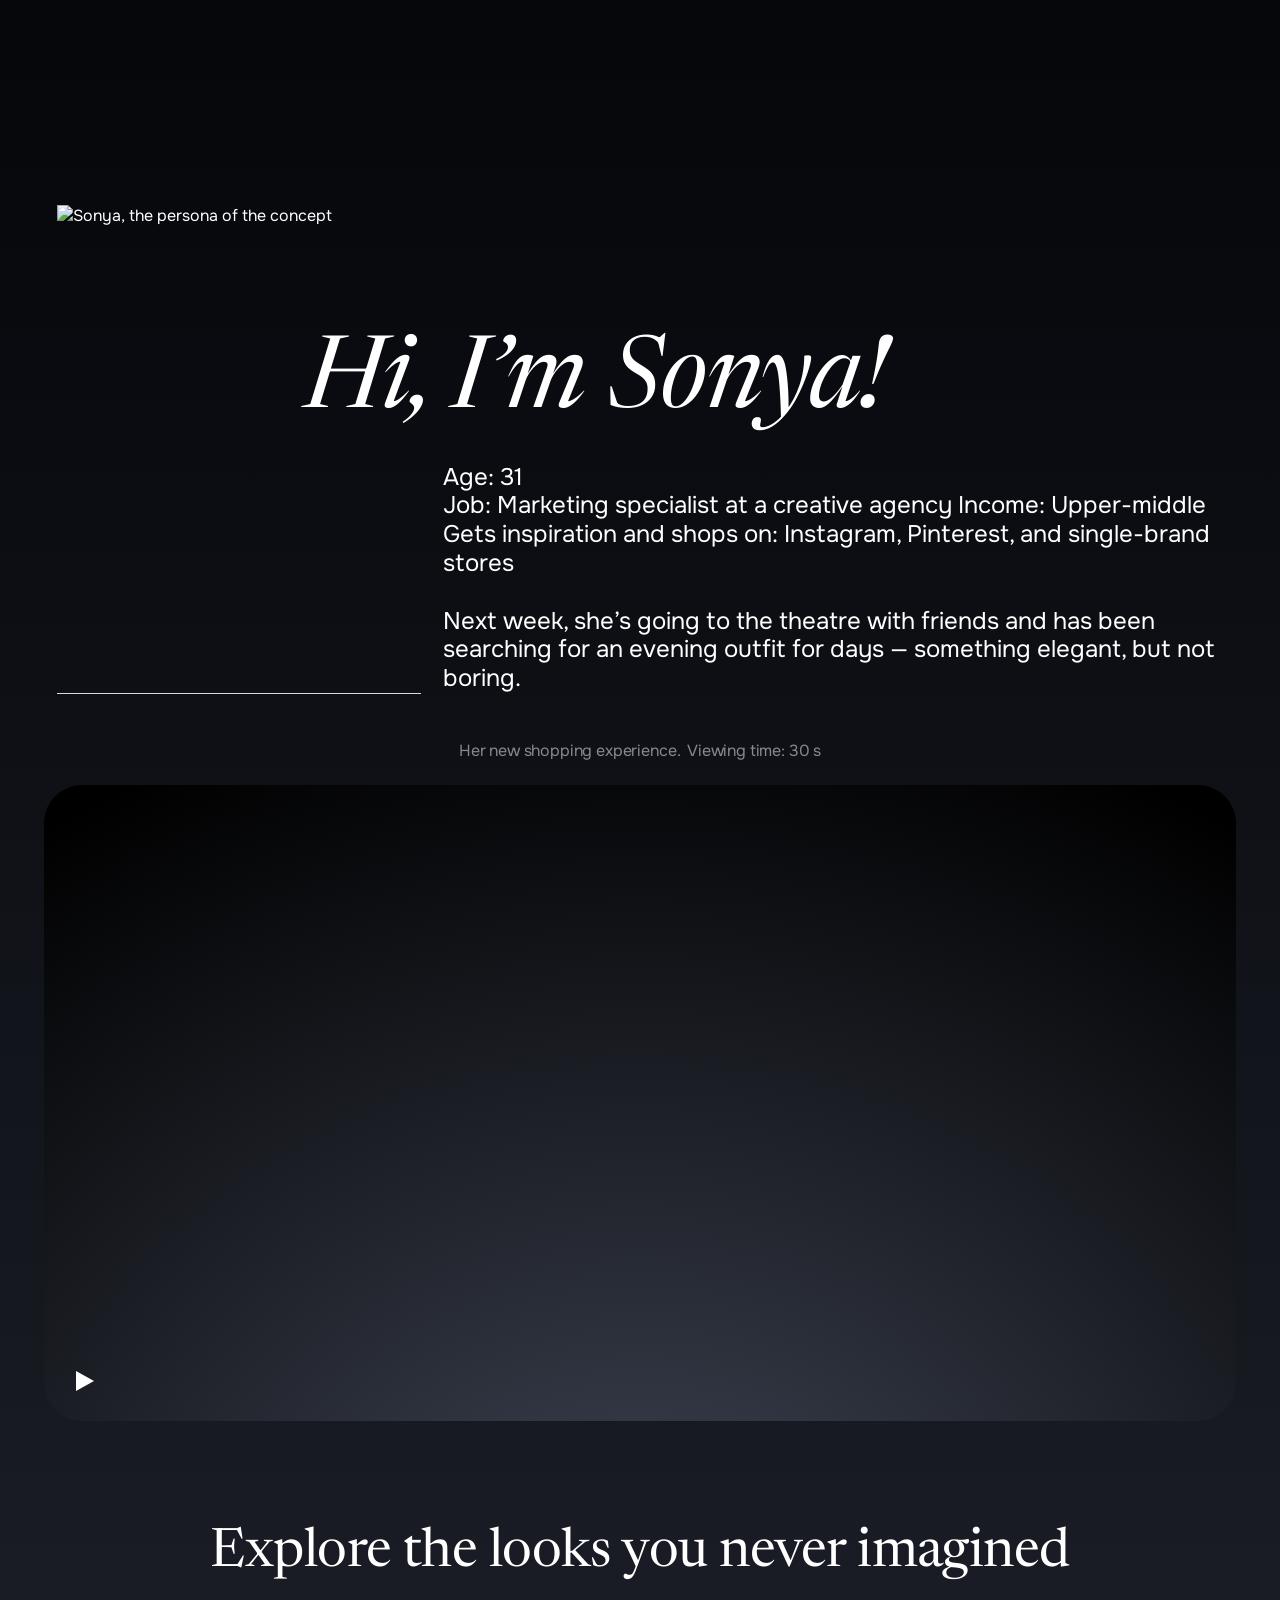
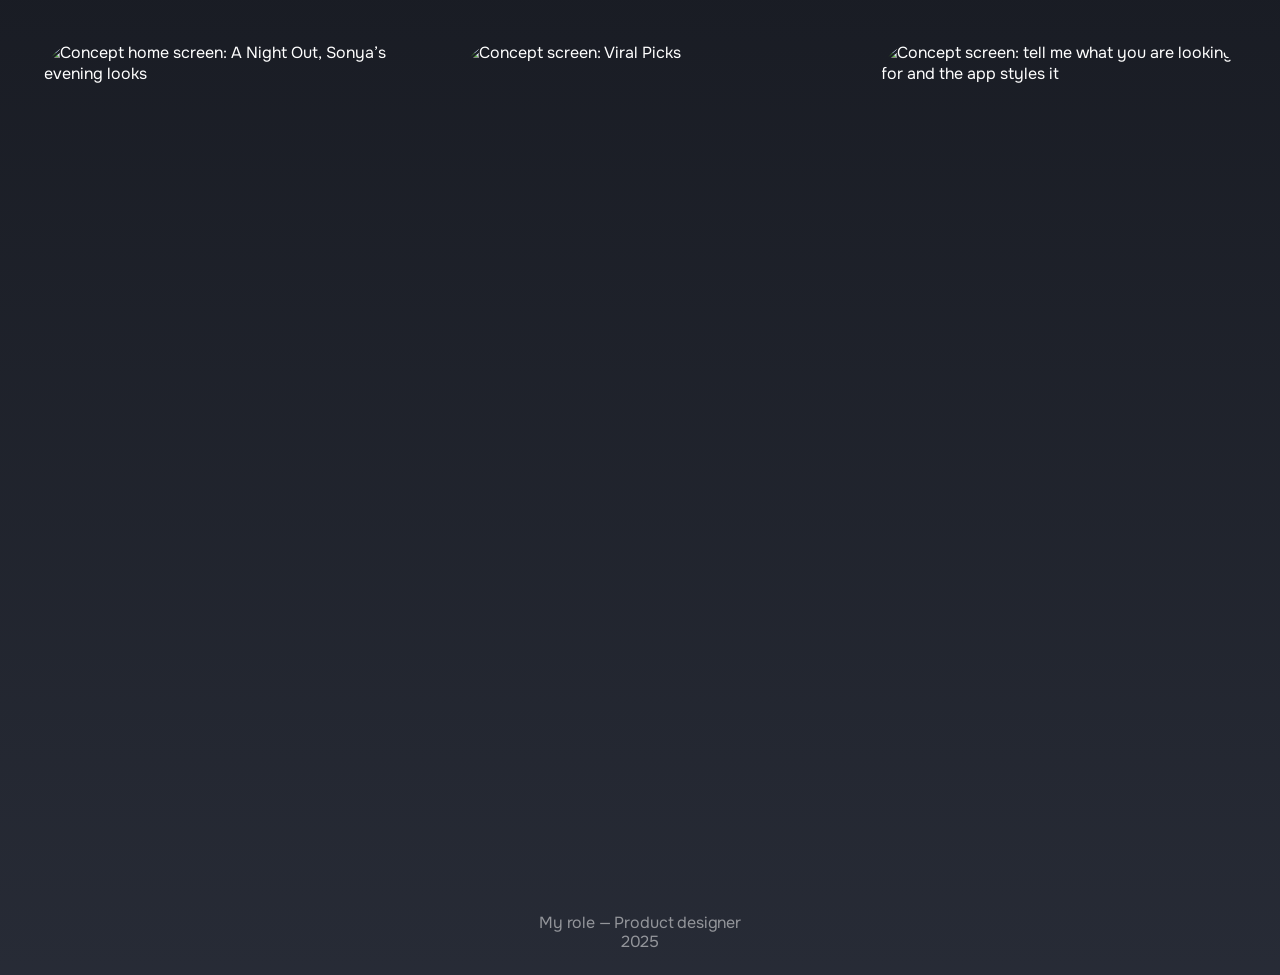
==== commit 760b7b54: "Add files via upload" ====
--- a/index.html
+++ b/index.html
@@ -78,6 +78,7 @@
           <img src="img/ai-outfit@2x.webp" width="357" height="774" alt="Create an outfit screen" loading="lazy">
         </figure>
       </div>
+      <div class="case-btn-wrap reveal"><a class="case-btn" aria-disabled="true">View case</a></div>
       <p class="role">My role — Art Direction and Designer 2025</p>
     </section>
 
@@ -117,6 +118,7 @@
           </svg>
         </button>
       </div>
+      <div class="case-btn-wrap reveal"><a class="case-btn" aria-disabled="true">View case</a></div>
       <p class="role">My role — Product designer<br>2020</p>
     </section>
 
@@ -140,6 +142,7 @@
         </div>
       </div>
 
+      <div class="case-btn-wrap reveal"><a class="case-btn" aria-disabled="true">View case</a></div>
       <p class="role">My role — Art Direction<br>2024–2026</p>
     </section>
 
@@ -156,6 +159,7 @@
           <img src="img/catalog-after@2x.webp" width="357" height="774" alt="Catalog after the redesign" loading="lazy">
         </figure>
       </div>
+      <div class="case-btn-wrap reveal"><a class="case-btn" aria-disabled="true">View case</a></div>
       <p class="role">My role — Product designer<br>2021</p>
     </section>
 
--- a/styles.css
+++ b/styles.css
@@ -290,7 +290,7 @@
   display: flex;
   align-items: center;
   gap: calc(var(--u) * 3.81);
-  padding: calc(var(--u) * 7.63) calc(var(--u) * 11.44) calc(var(--u) * 7.63) calc(var(--u) * 7.63);
+  padding: calc(var(--u) * 7.63) calc(var(--u) * 32);
   border-radius: calc(var(--u) * 3.81);
   background: #fff;
   box-shadow: inset 0 0 0 calc(var(--u) * 0.95) rgba(0, 0, 0, 0.12);
@@ -458,13 +458,14 @@
   line-height: 1.2;
   letter-spacing: -0.01em;
   text-decoration: none;
+  cursor: pointer;
   transition: background-color 0.25s ease, color 0.25s ease;
 }
 .case-btn:focus-visible { background: var(--white); color: var(--black); outline-offset: 4px; }
 @media (hover: hover) {
   .case-btn:hover { background: var(--white); color: var(--black); text-decoration: none; }
 }
-.case--club .case-btn-wrap + .role { margin-top: 77px; }
+.case .case-btn-wrap + .role { margin-top: 77px; }
 .case--club .role { margin-top: 96px; }
 
 /* ------------------------------------------------------------------
@@ -633,7 +634,7 @@
   :root { --page-pad: 20px; }
   .case-btn-wrap { align-self: stretch; width: auto; margin: 64px 16px 0; }
   .case-btn { font-size: 24px; }
-  .case--club .case-btn-wrap + .role { margin-top: 56px; }
+  .case .case-btn-wrap + .role { margin-top: 56px; }
 
   .intro-meta, .contacts { top: 24px; right: 20px; }
   .cv-download { font-size: 14px; }
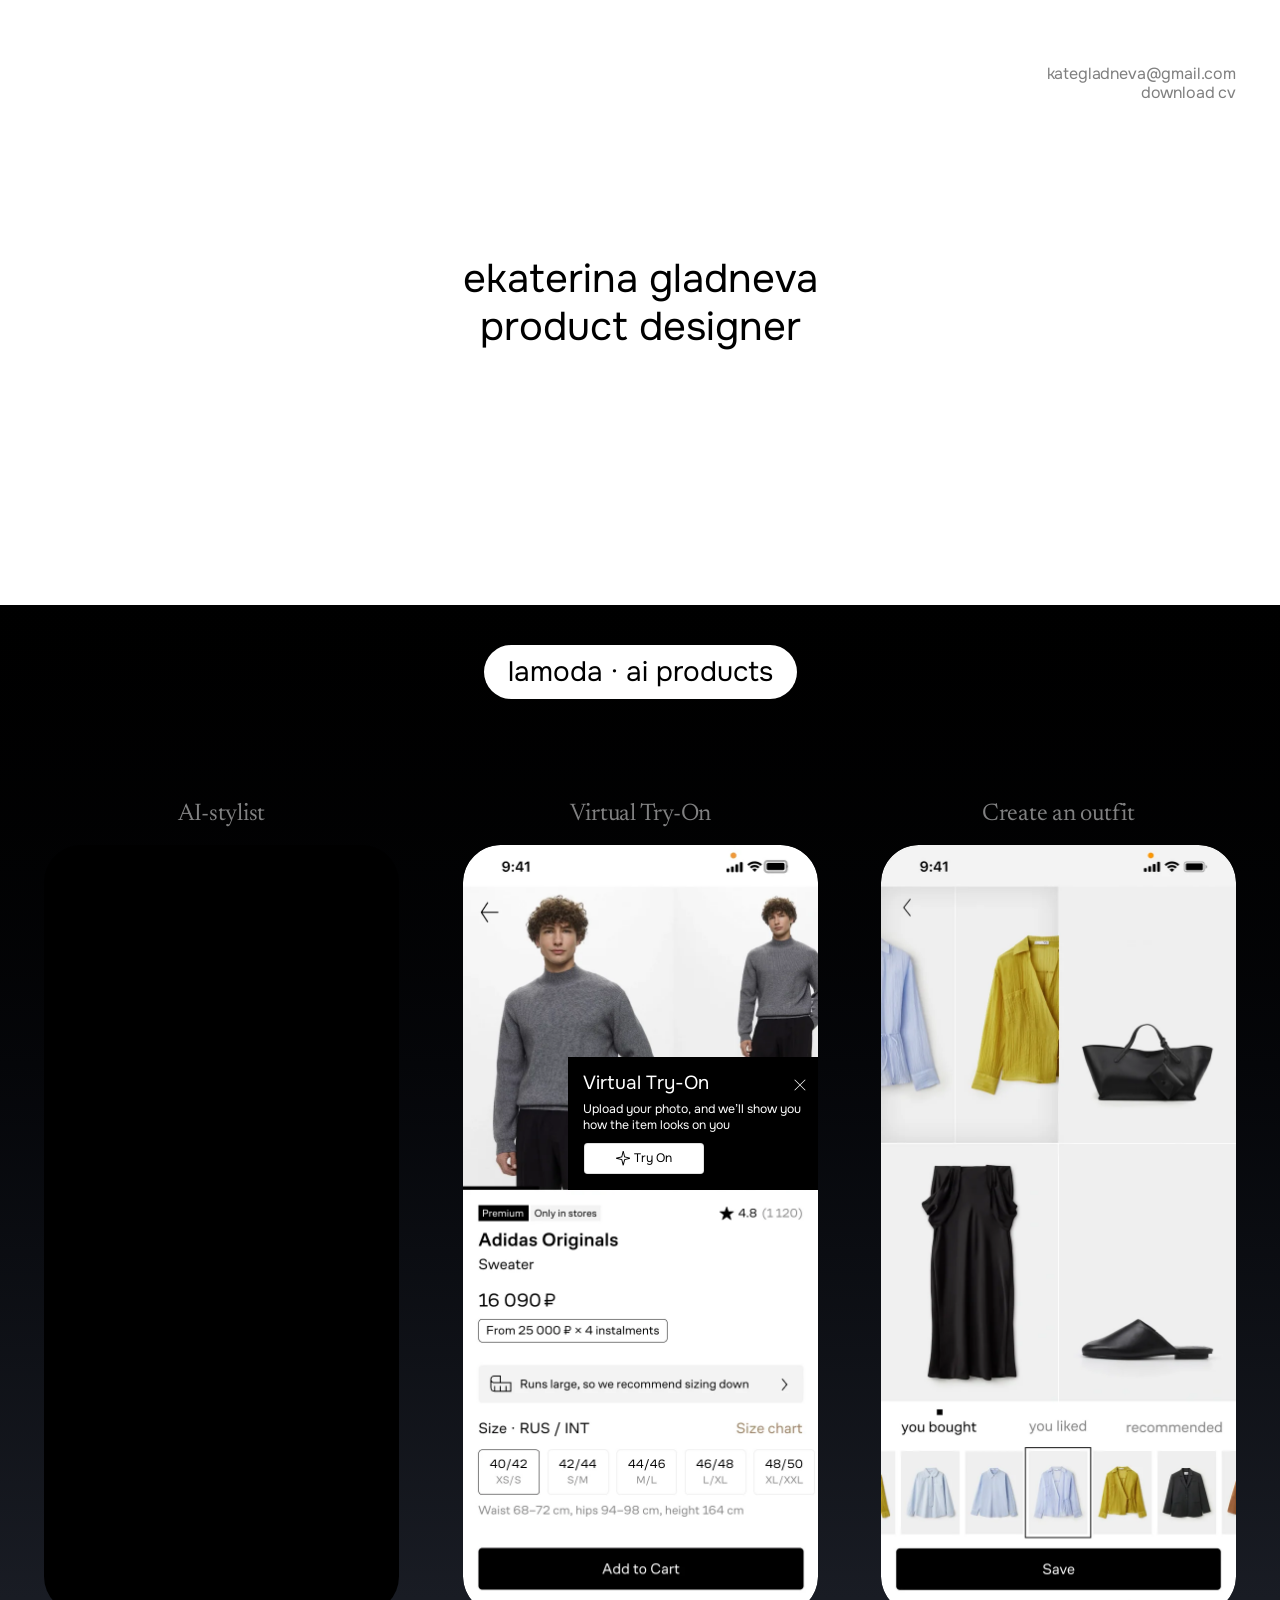
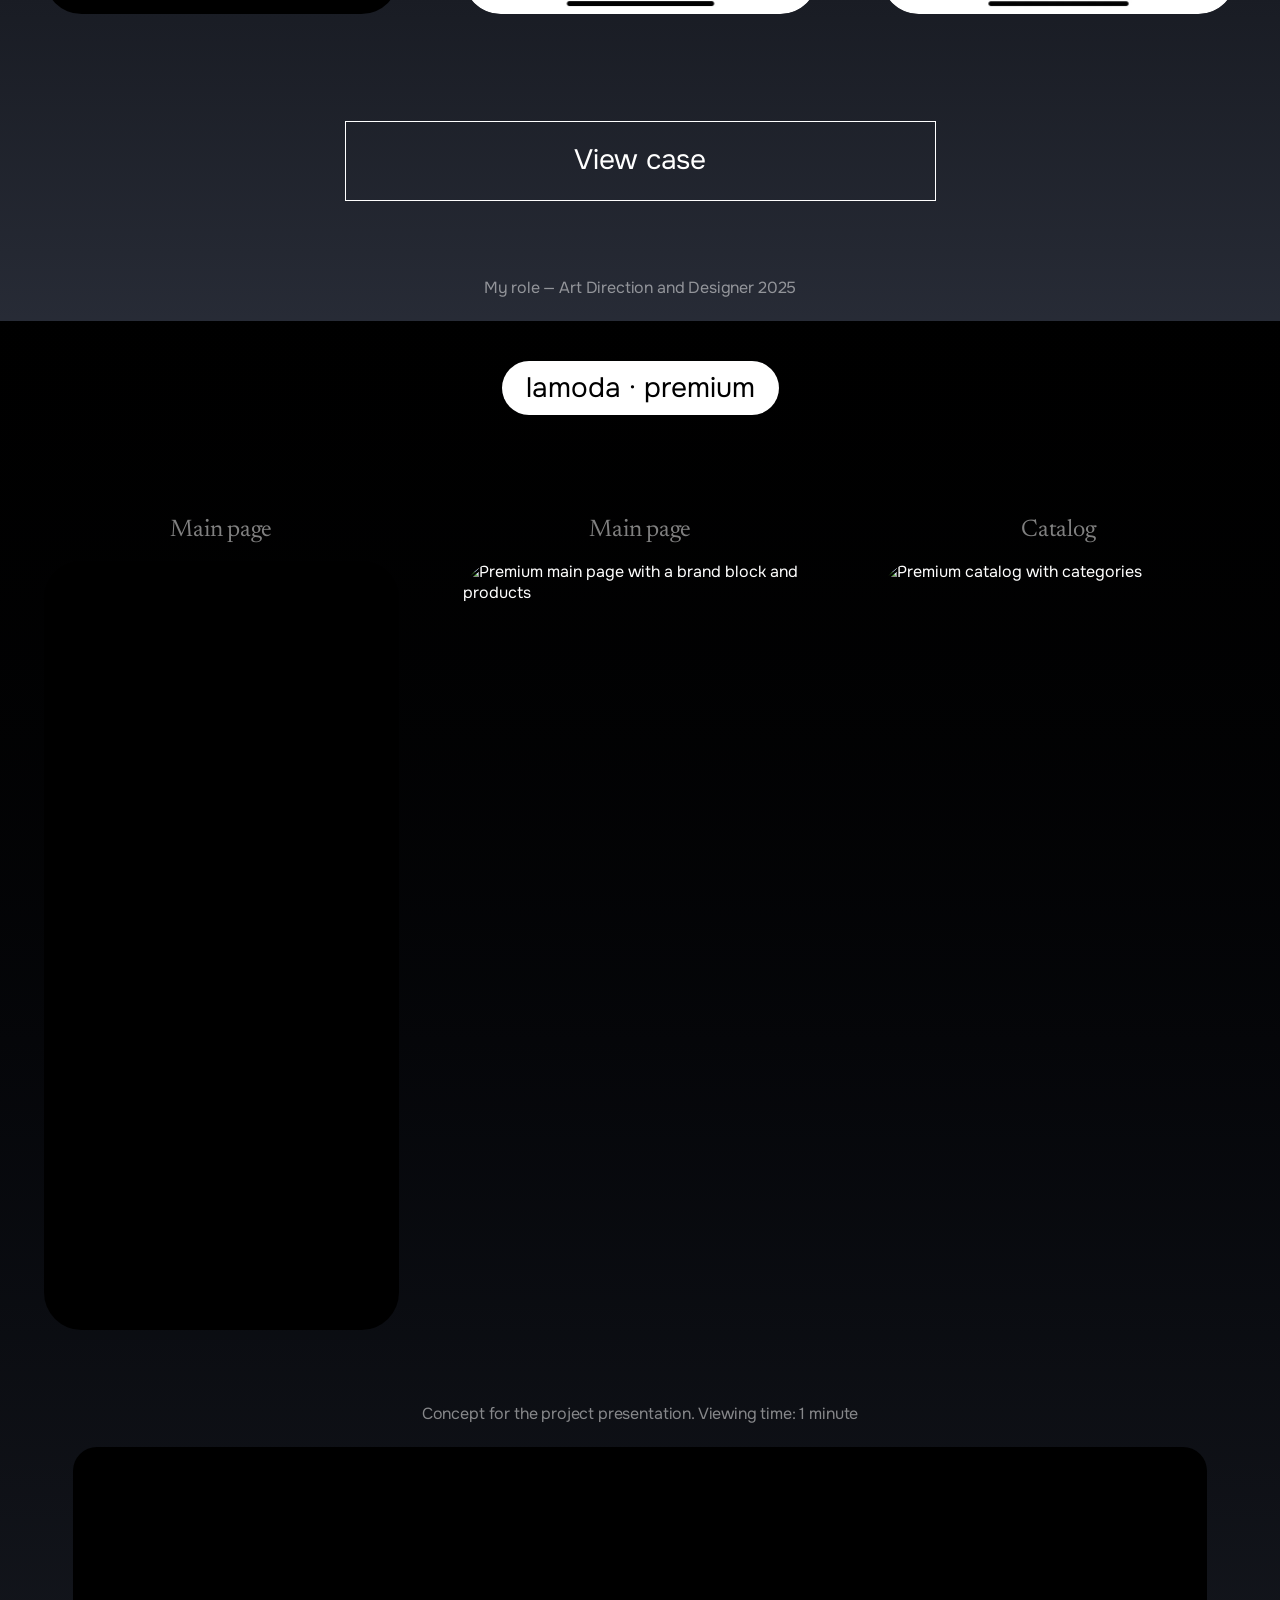
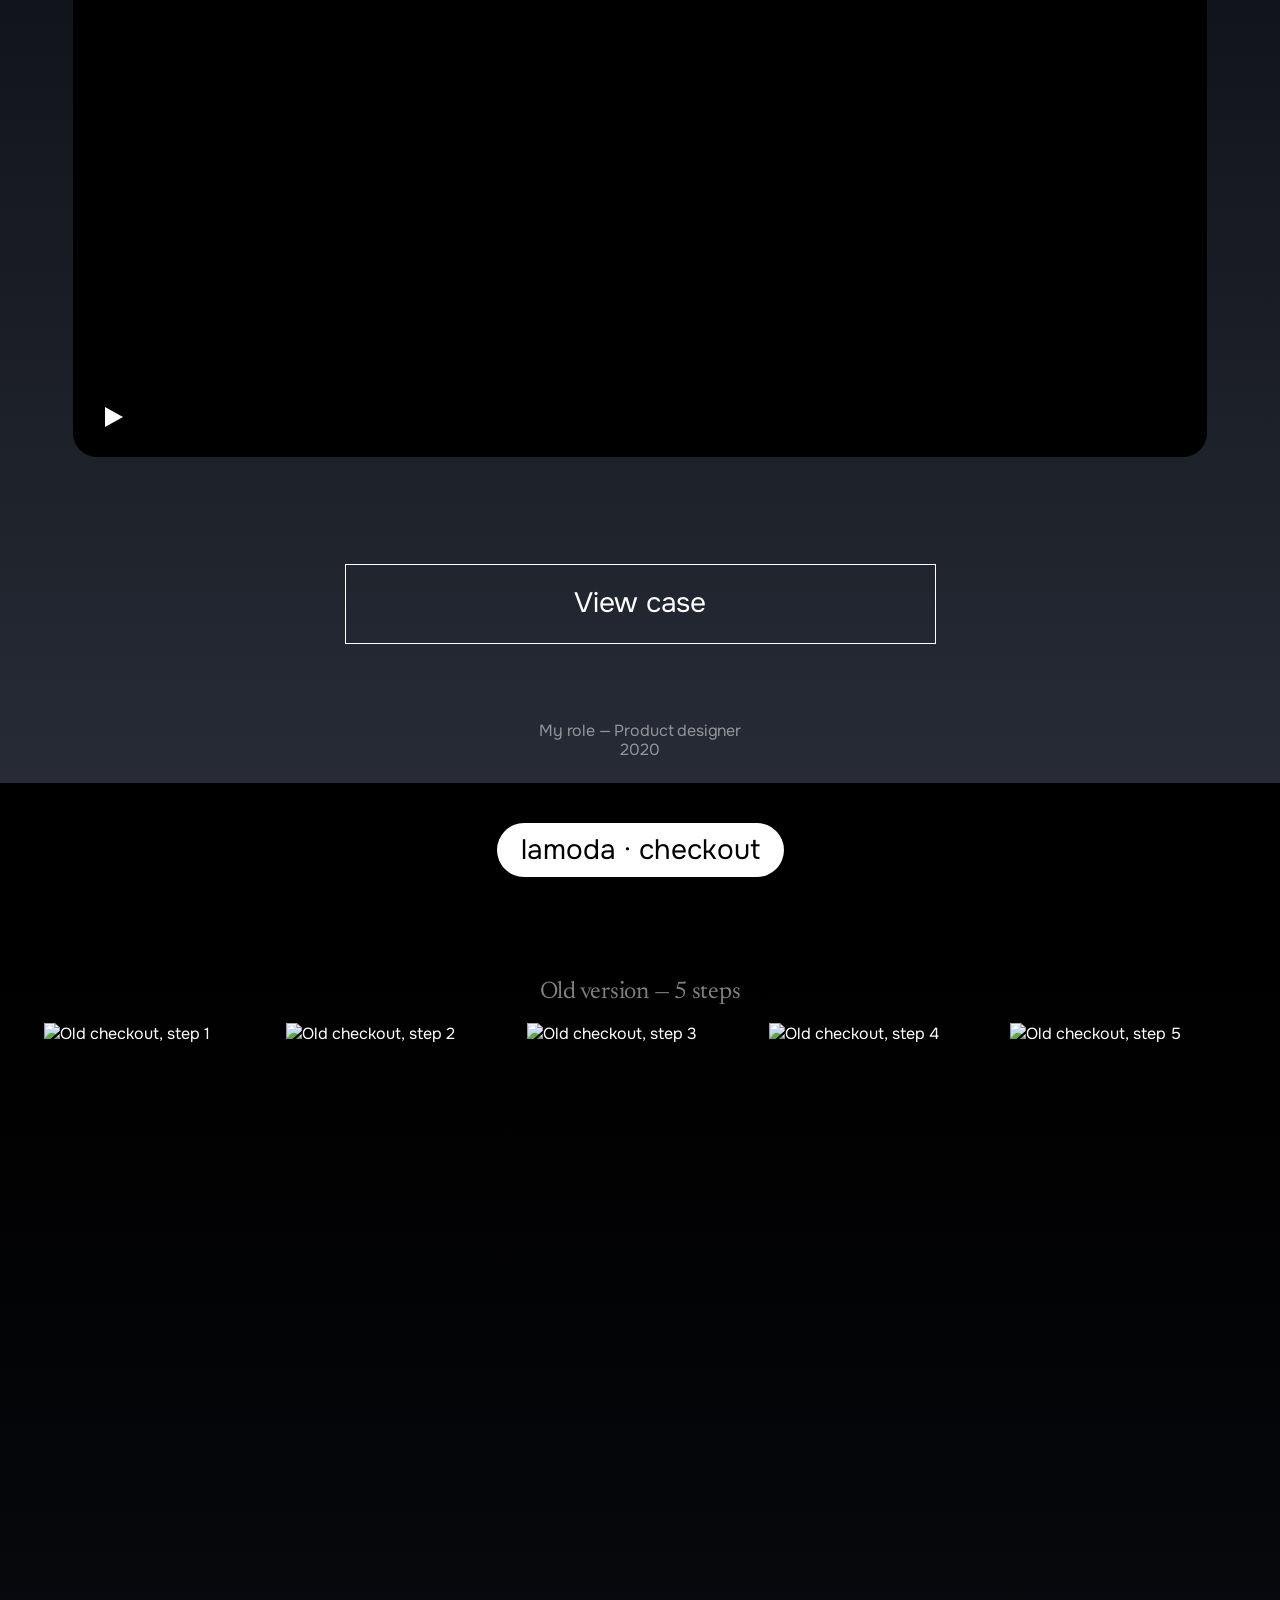
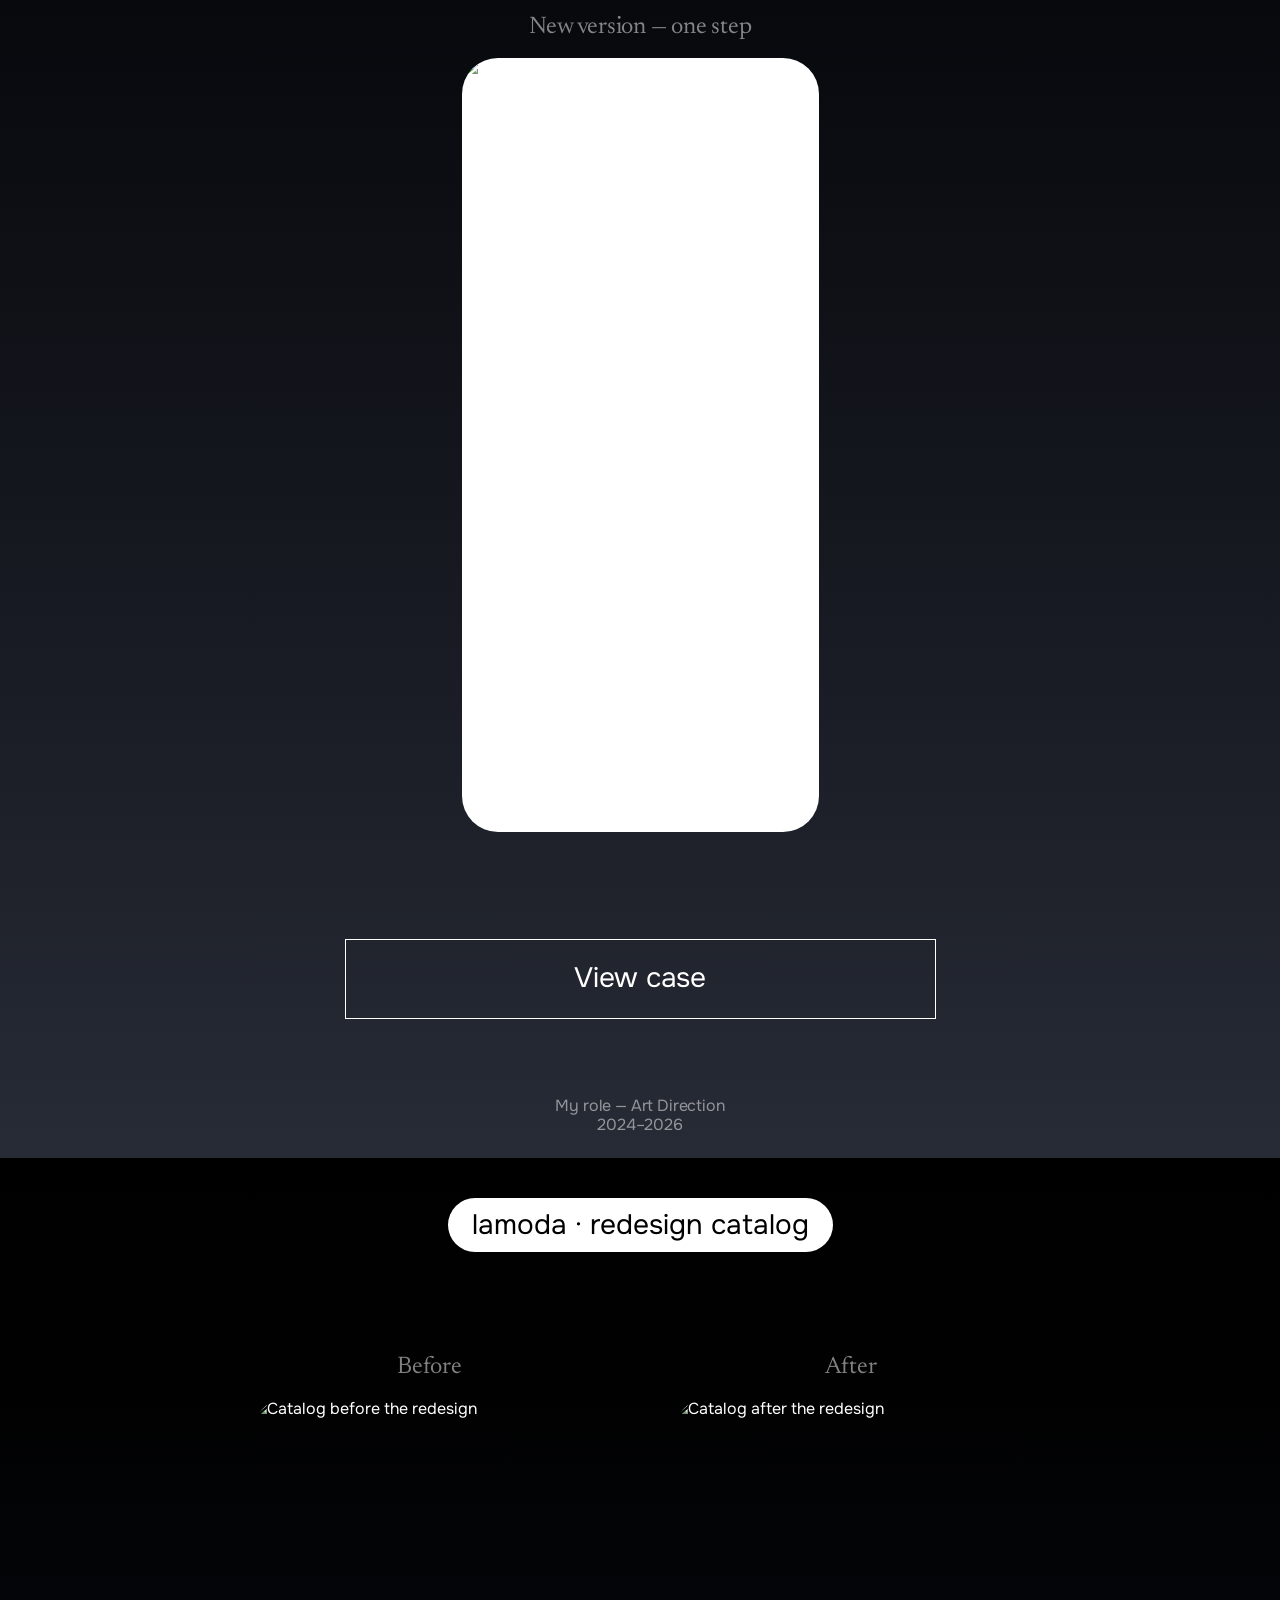
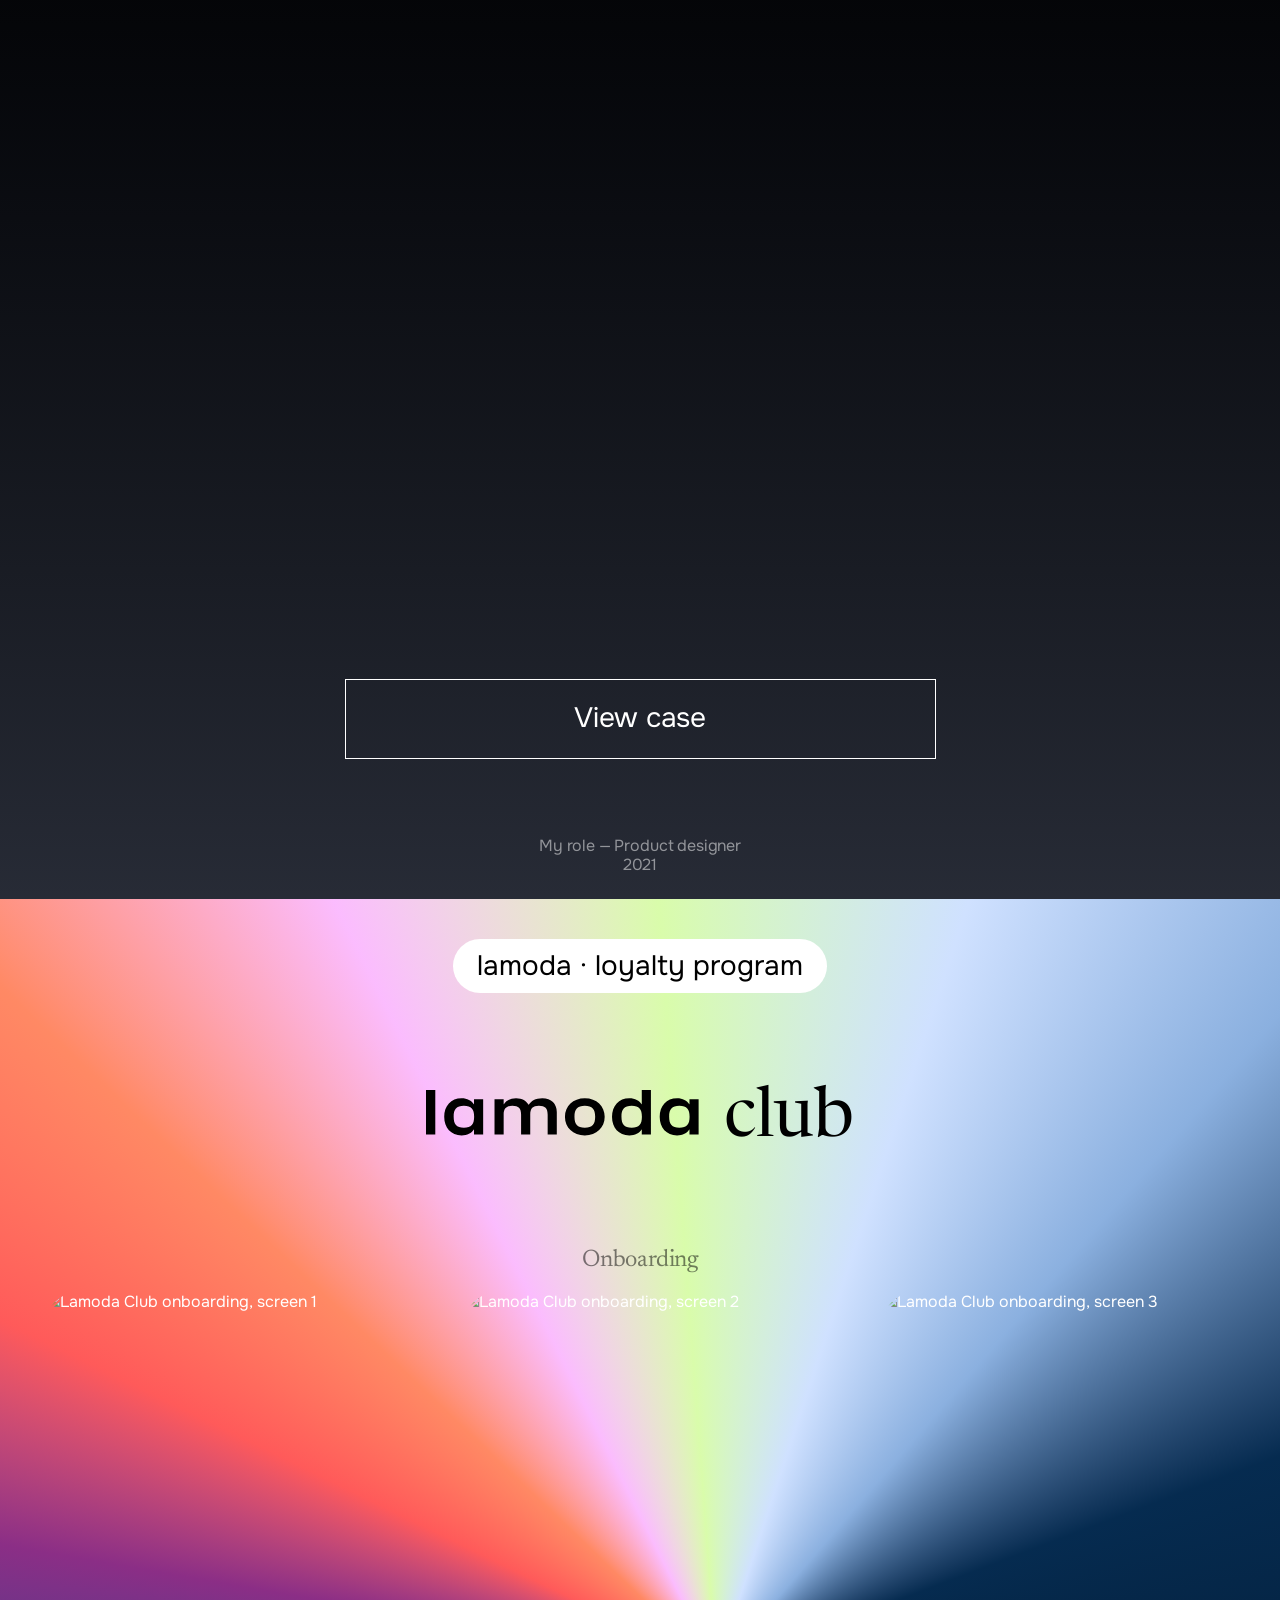
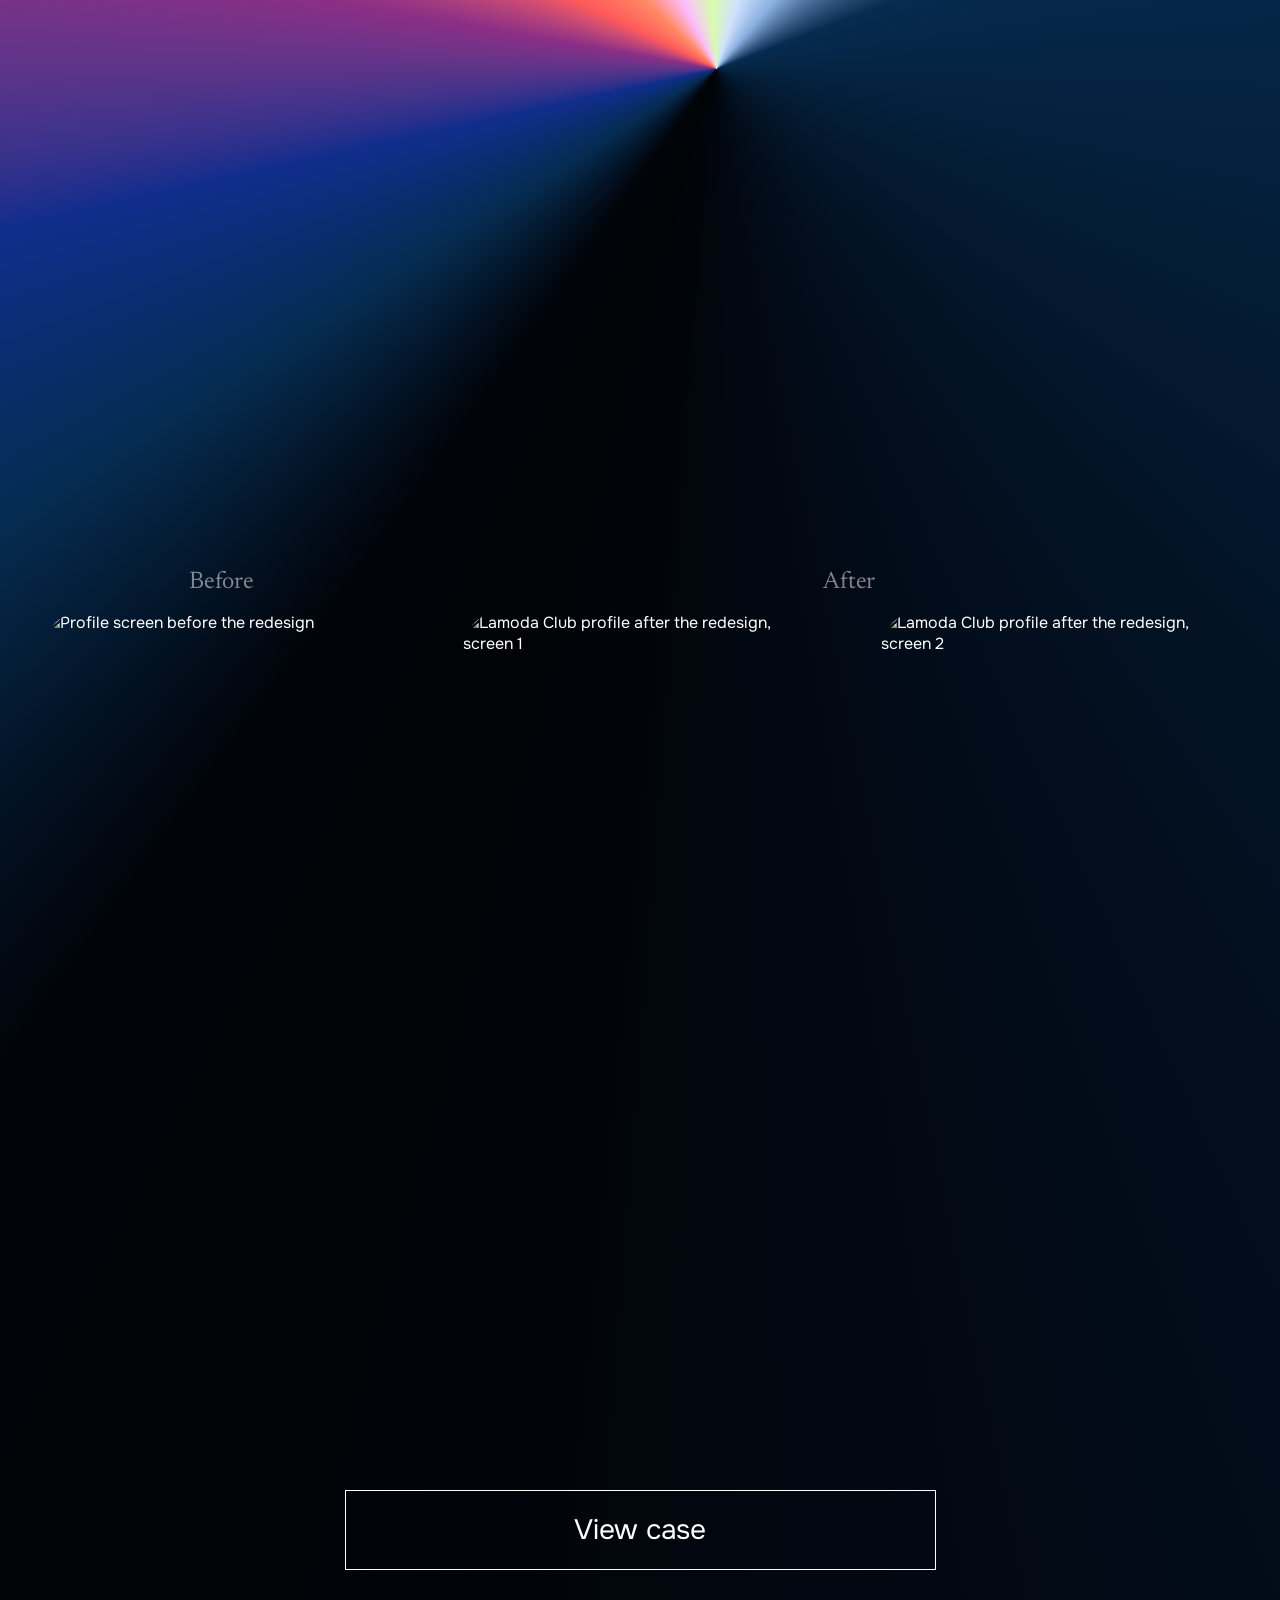
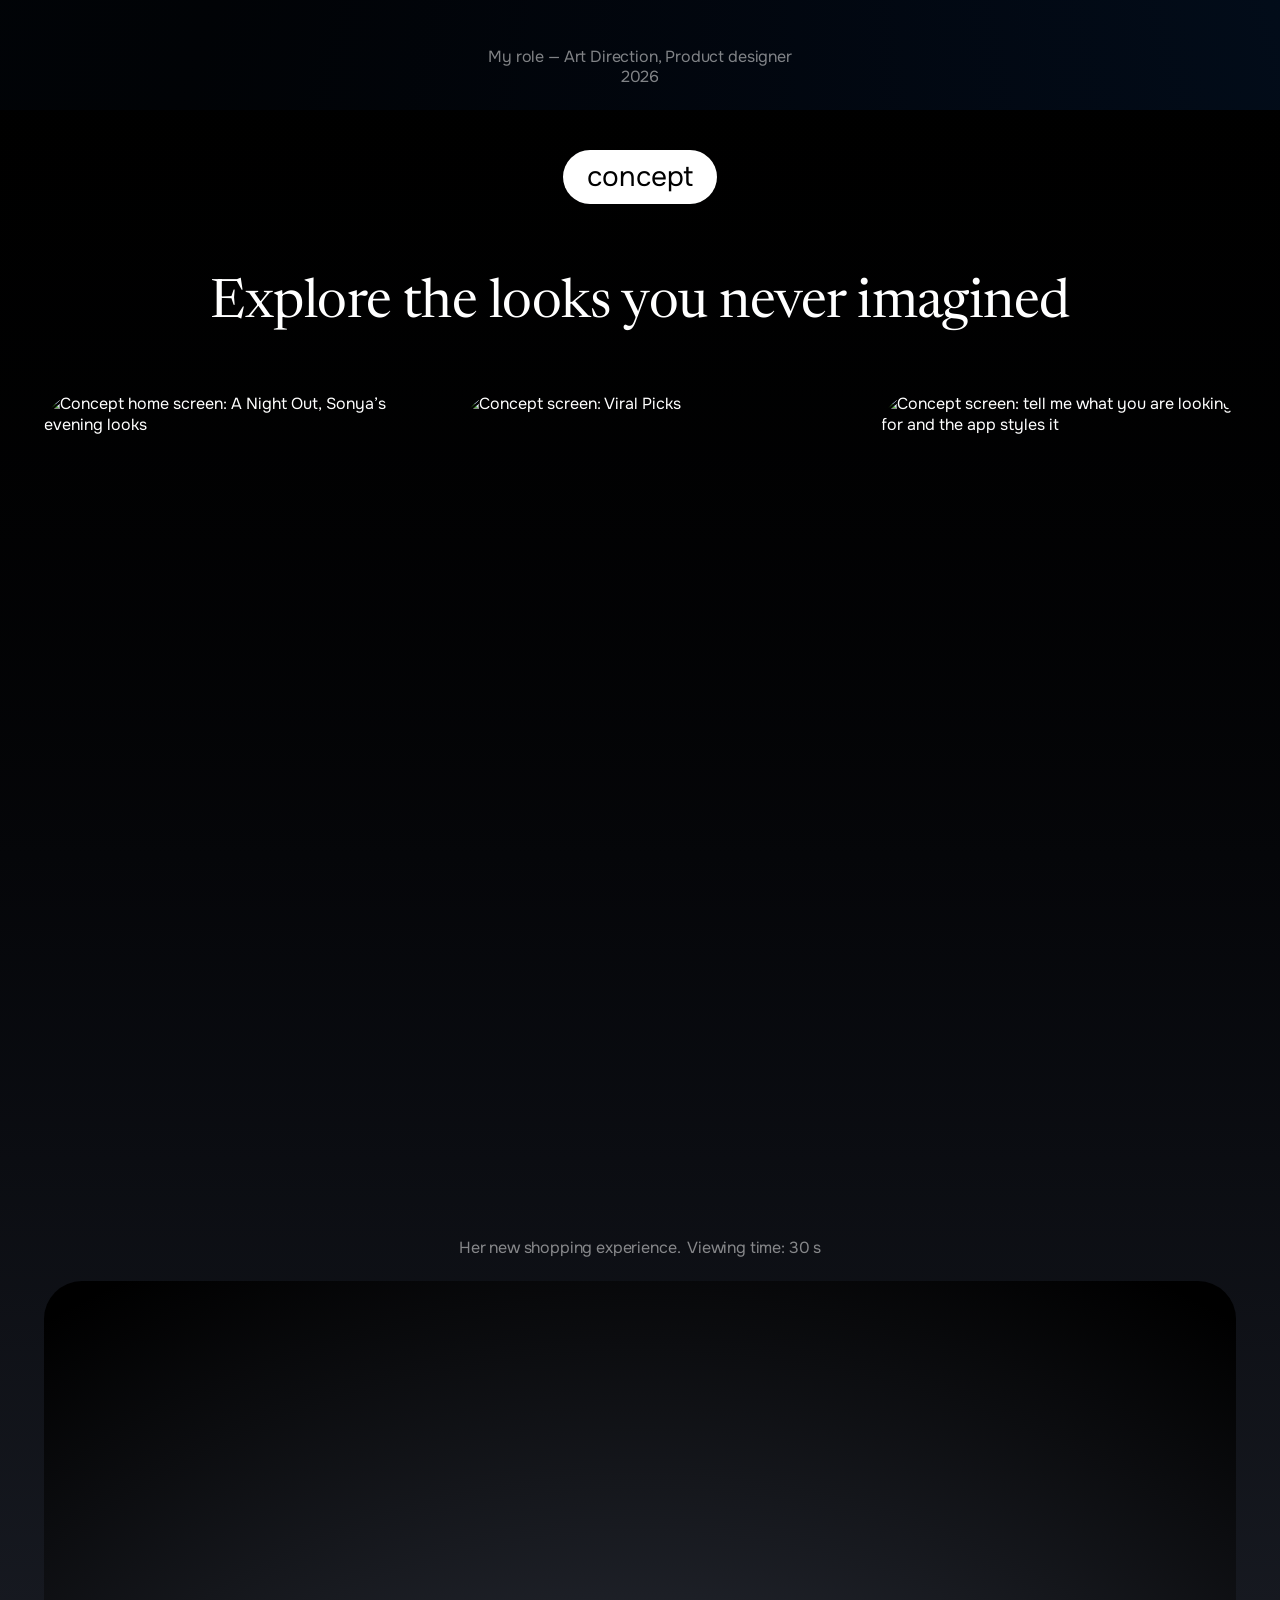
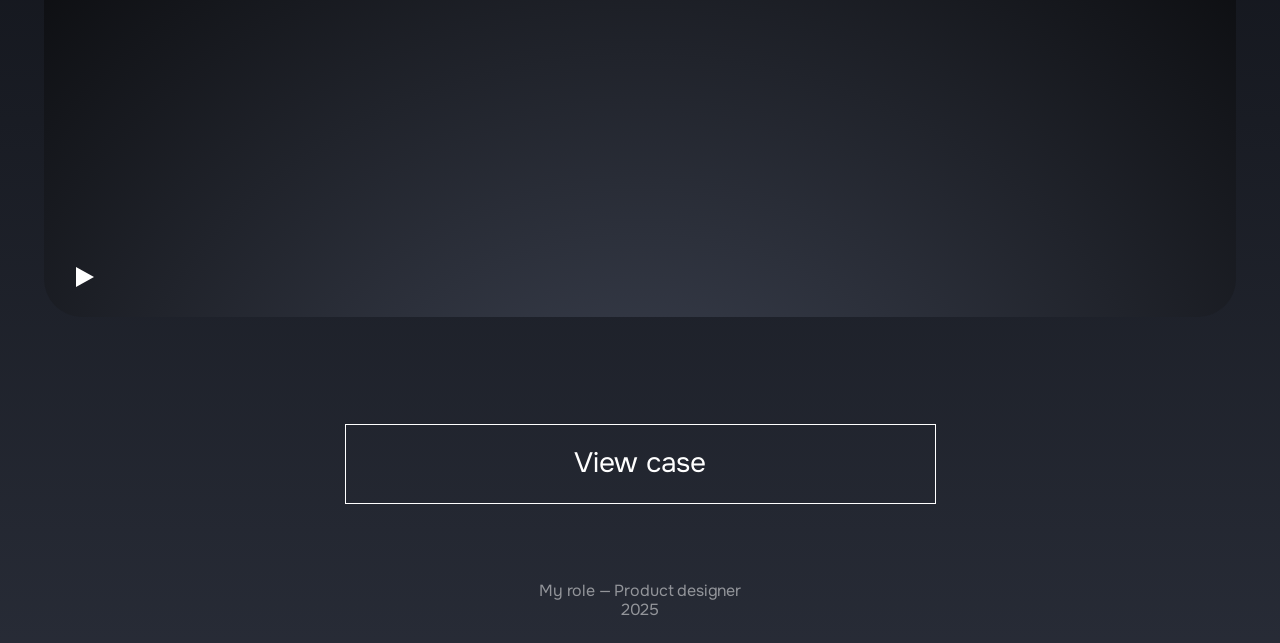
==== commit aa143e13: "Add files via upload" ====
--- a/index.html
+++ b/index.html
@@ -193,35 +193,11 @@
     <section class="case case--concept" aria-labelledby="case-concept">
       <h2 class="badge" id="case-concept">concept</h2>
 
-      <div class="concept-text reveal">
-        <h3>The way we shop</h3>
-        <p>Online stores still follow the same old model: browse, choose, buy.</p>
-        <p>But expectations are changing. Customers want more than convenience — they want inspiration and self-expression. Endless searching leads to decision fatigue and abandoned purchases.</p>
-        <p>Fashion has become a language through which people express themselves.</p>
-        <p>We are entering a new era of emotional commerce, where it’s not just about convenience, but also about inspiration and the joy of the experience.</p>
-      </div>
-
-      <div class="concept-text reveal">
-        <h3>The challenges of finding your style</h3>
-        <p>We know that users want to feel confident in what they wear, but they face several barriers along the way:</p>
-        <p>— How do I put together an outfit?<br>— What works best for me?<br>— How can I stay on trend?</p>
-        <p>We also know that users often struggle to articulate what they’re looking for.</p>
-      </div>
-
-      <div class="concept-steps">
-        <h3 class="reveal">The long way to your style</h3>
-        <div class="screens screens--steps">
-          <figure><figcaption><span>Choice overload</span></figcaption><img src="img/concept-step-1@2x.webp" width="300" height="400" alt="Choice overload: a grid of many similar items" loading="lazy"></figure>
-          <figure><figcaption><span>Finding matching items</span></figcaption><img src="img/concept-step-2@2x.webp" width="300" height="400" alt="Finding items that match the dress" loading="lazy"></figure>
-          <figure><figcaption><span>Try-on</span></figcaption><img src="img/concept-step-3@2x.webp" width="300" height="400" alt="Trying the dress on in a fitting room" loading="lazy"></figure>
-          <figure><figcaption><span>Outfit in real life</span></figcaption><img src="img/concept-step-4@2x.webp" width="300" height="400" alt="The finished outfit in real life" loading="lazy"></figure>
-        </div>
-      </div>
-
-      <div class="sonya">
-        <img class="sonya-photo reveal" src="img/concept-sonya@2x.webp" width="364" height="488" alt="Sonya, the persona of the concept" loading="lazy">
-        <p class="sonya-name reveal" style="--d:1">Hi, I’m Sonya!</p>
-        <p class="sonya-about reveal" style="--d:2">Age: 31<br>Job: Marketing specialist at a creative agency Income: Upper-middle Gets inspiration and shops on: Instagram, Pinterest, and single-brand stores<br><br>Next week, she’s going to the theatre with friends and has been searching for an evening outfit for days — something elegant, but not boring.</p>
+      <h3 class="concept-title reveal">Explore the looks you never imagined</h3>
+      <div class="screens screens--3">
+        <figure><img src="img/concept-screen-1@2x.webp" width="357" height="776" alt="Concept home screen: A Night Out, Sonya&rsquo;s evening looks" loading="lazy"></figure>
+        <figure><img src="img/concept-screen-2@2x.webp" width="357" height="776" alt="Concept screen: Viral Picks" loading="lazy"></figure>
+        <figure><img src="img/concept-screen-3@2x.webp" width="357" height="776" alt="Concept screen: tell me what you are looking for and the app styles it" loading="lazy"></figure>
       </div>
 
       <p class="note note--lg reveal">Her new shopping experience.&nbsp; Viewing time: 30 s</p>
@@ -241,13 +217,7 @@
         </button>
       </div>
 
-      <h3 class="concept-title reveal">Explore the looks you never imagined</h3>
-      <div class="screens screens--3">
-        <figure><img src="img/concept-screen-1@2x.webp" width="357" height="776" alt="Concept home screen: A Night Out, Sonya&rsquo;s evening looks" loading="lazy"></figure>
-        <figure><img src="img/concept-screen-2@2x.webp" width="357" height="776" alt="Concept screen: Viral Picks" loading="lazy"></figure>
-        <figure><img src="img/concept-screen-3@2x.webp" width="357" height="776" alt="Concept screen: tell me what you are looking for and the app styles it" loading="lazy"></figure>
-      </div>
-
+      <div class="case-btn-wrap reveal"><a class="case-btn" aria-disabled="true">View case</a></div>
       <p class="role">My role — Product designer<br>2025</p>
     </section>
 
--- a/styles.css
+++ b/styles.css
@@ -474,7 +474,7 @@
 
 .case--concept { --text-w: min(1273px, calc(100% - 2 * var(--page-pad))); }
 
-.case--concept .badge { margin-bottom: 83px; }
+.case--concept .badge { margin-bottom: 0; }
 
 .concept-text,
 .concept-steps {
@@ -601,10 +601,11 @@
   border-radius: 3.753cqw;
 }
 .showreel--concept .showreel-toggle { border-radius: 38px; }
+.case--concept .note--lg { margin-top: 74px; }
 
 .concept-title {
   width: var(--text-w);
-  margin: 100px 0 56px;
+  margin: 68px 0 56px;
   text-align: center;
 }
 
@@ -684,7 +685,8 @@
   .sonya-about { grid-column: 1; }
   .showreel--concept { margin-top: 0; border-radius: 16px; aspect-ratio: 1 / 1.1; }
   .showreel--concept .showreel-video { height: 88%; border-radius: 12cqw; }
-  .concept-title { margin: 64px 0 32px; }
+  .concept-title { margin: 48px 0 32px; }
+  .case--concept .note--lg { margin-top: 40px; }
   .case--concept .role { margin-top: 64px; }
 
   /* club: captions move onto each phone, the shared column labels go away */
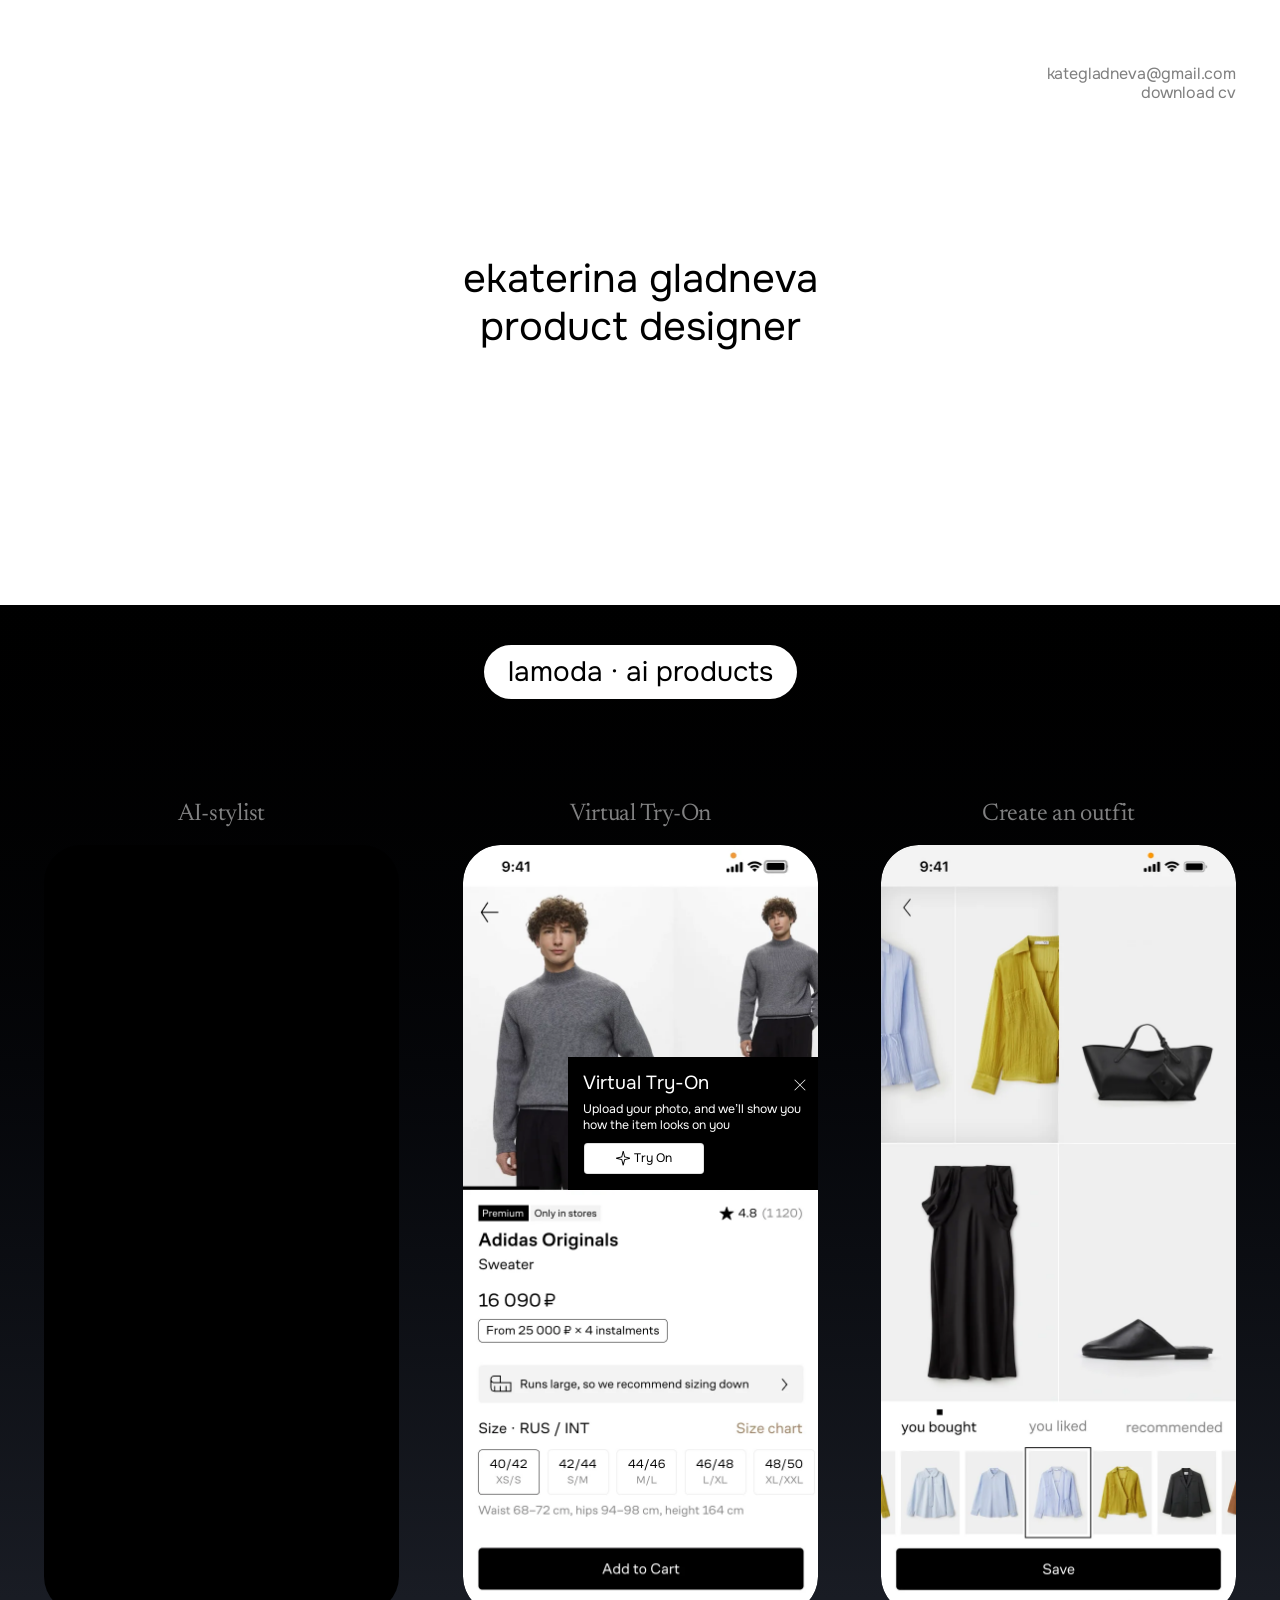
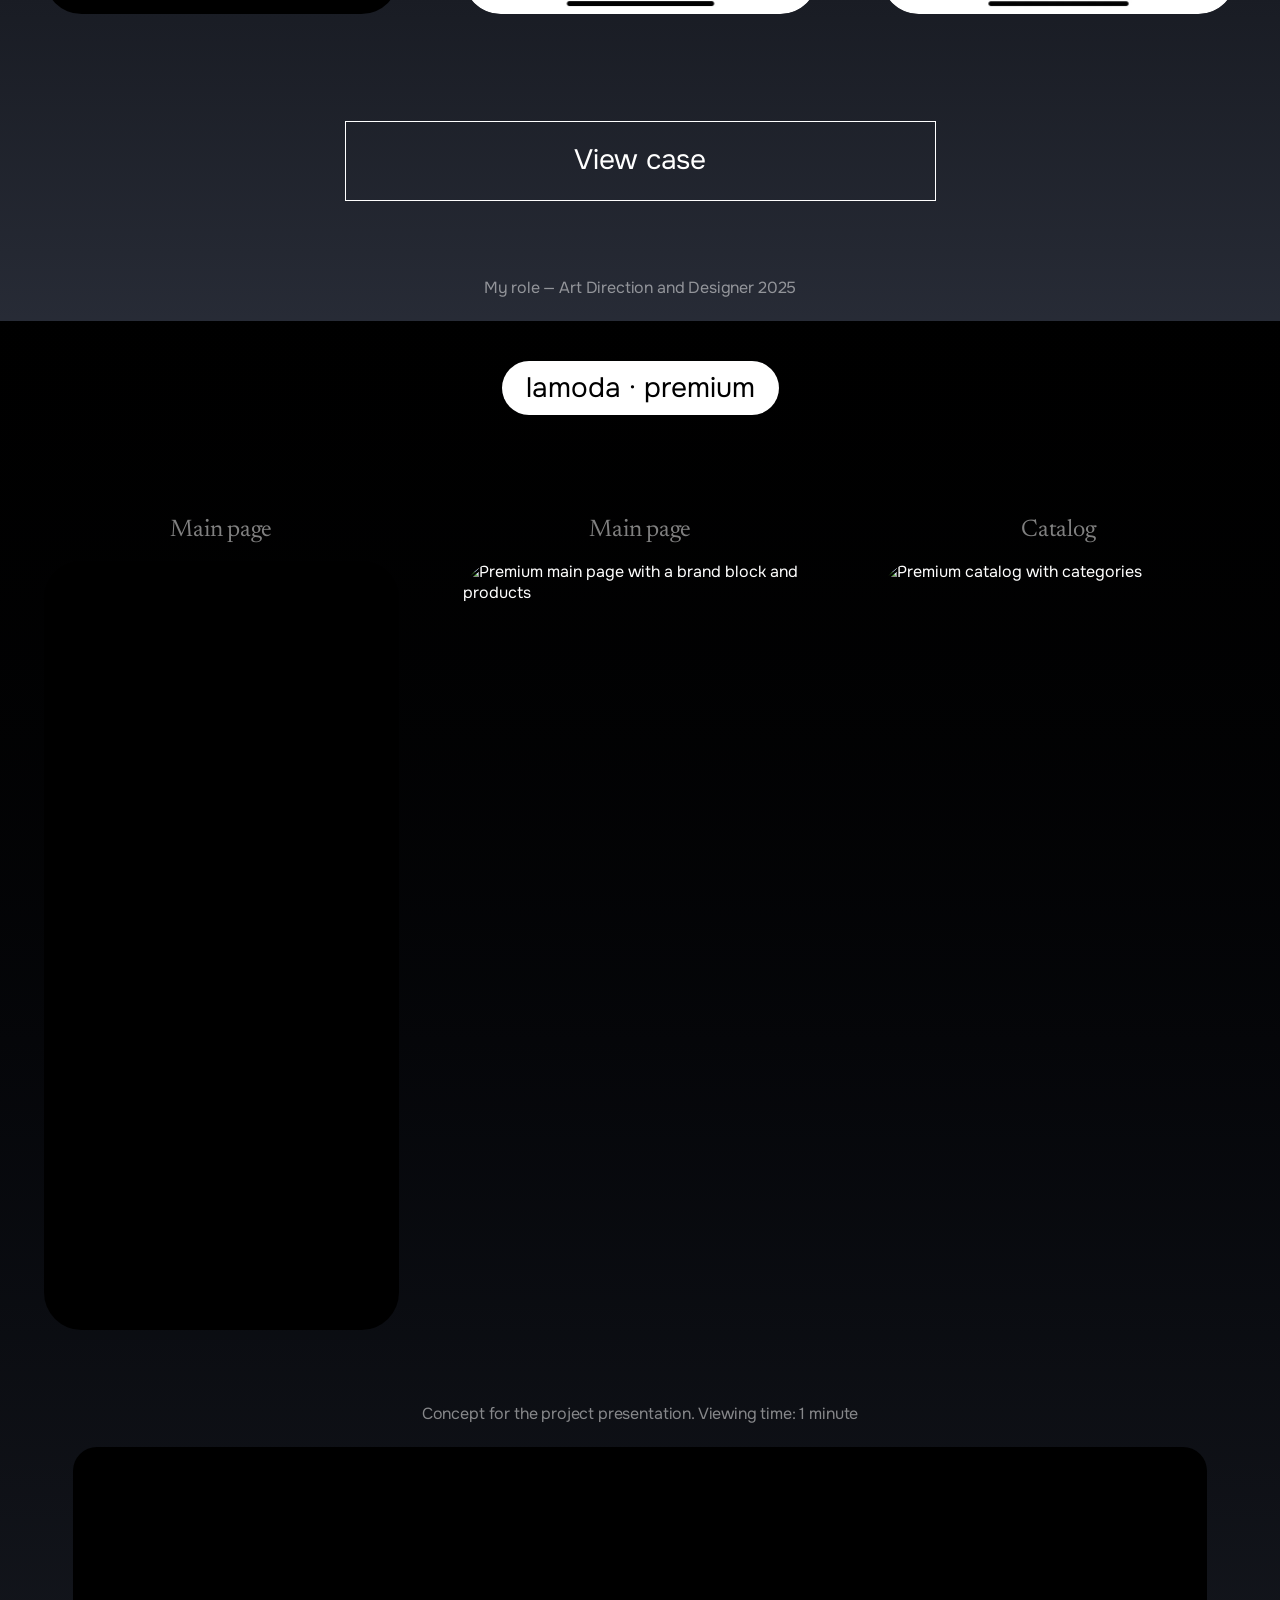
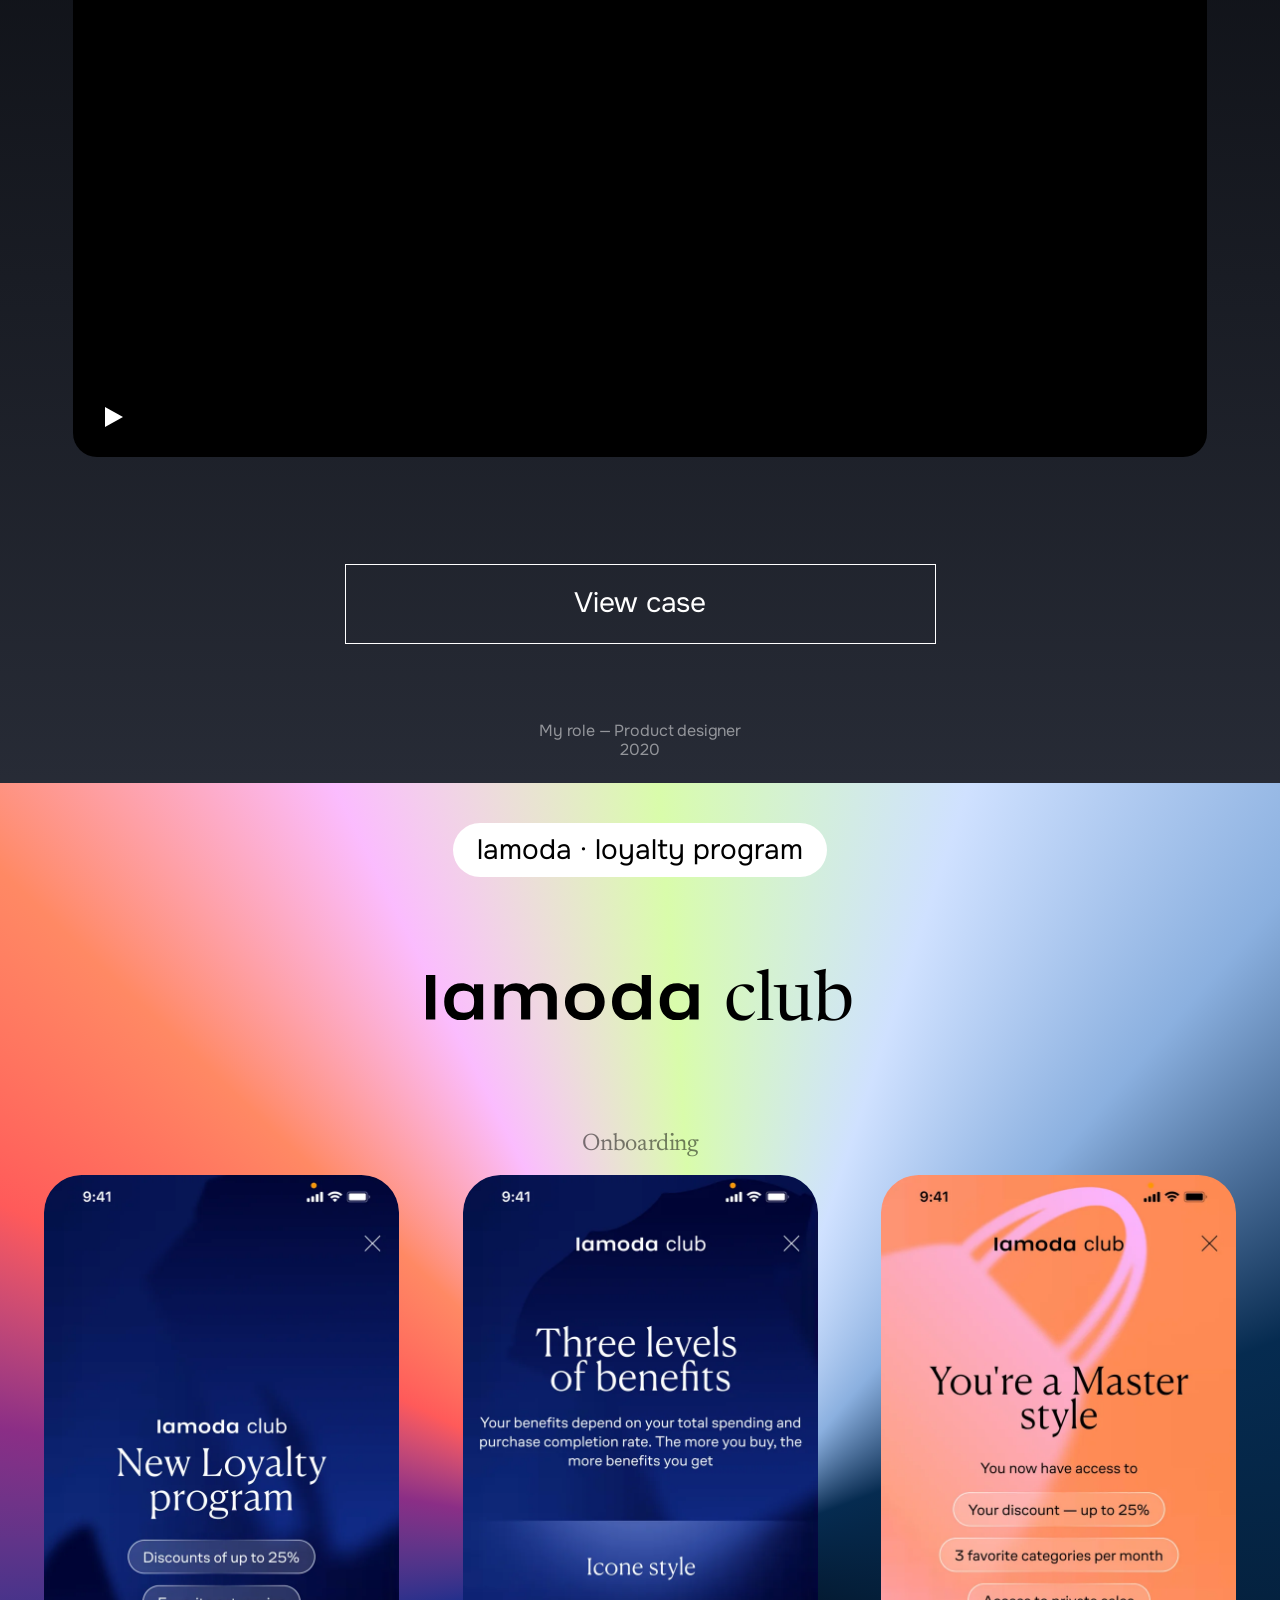
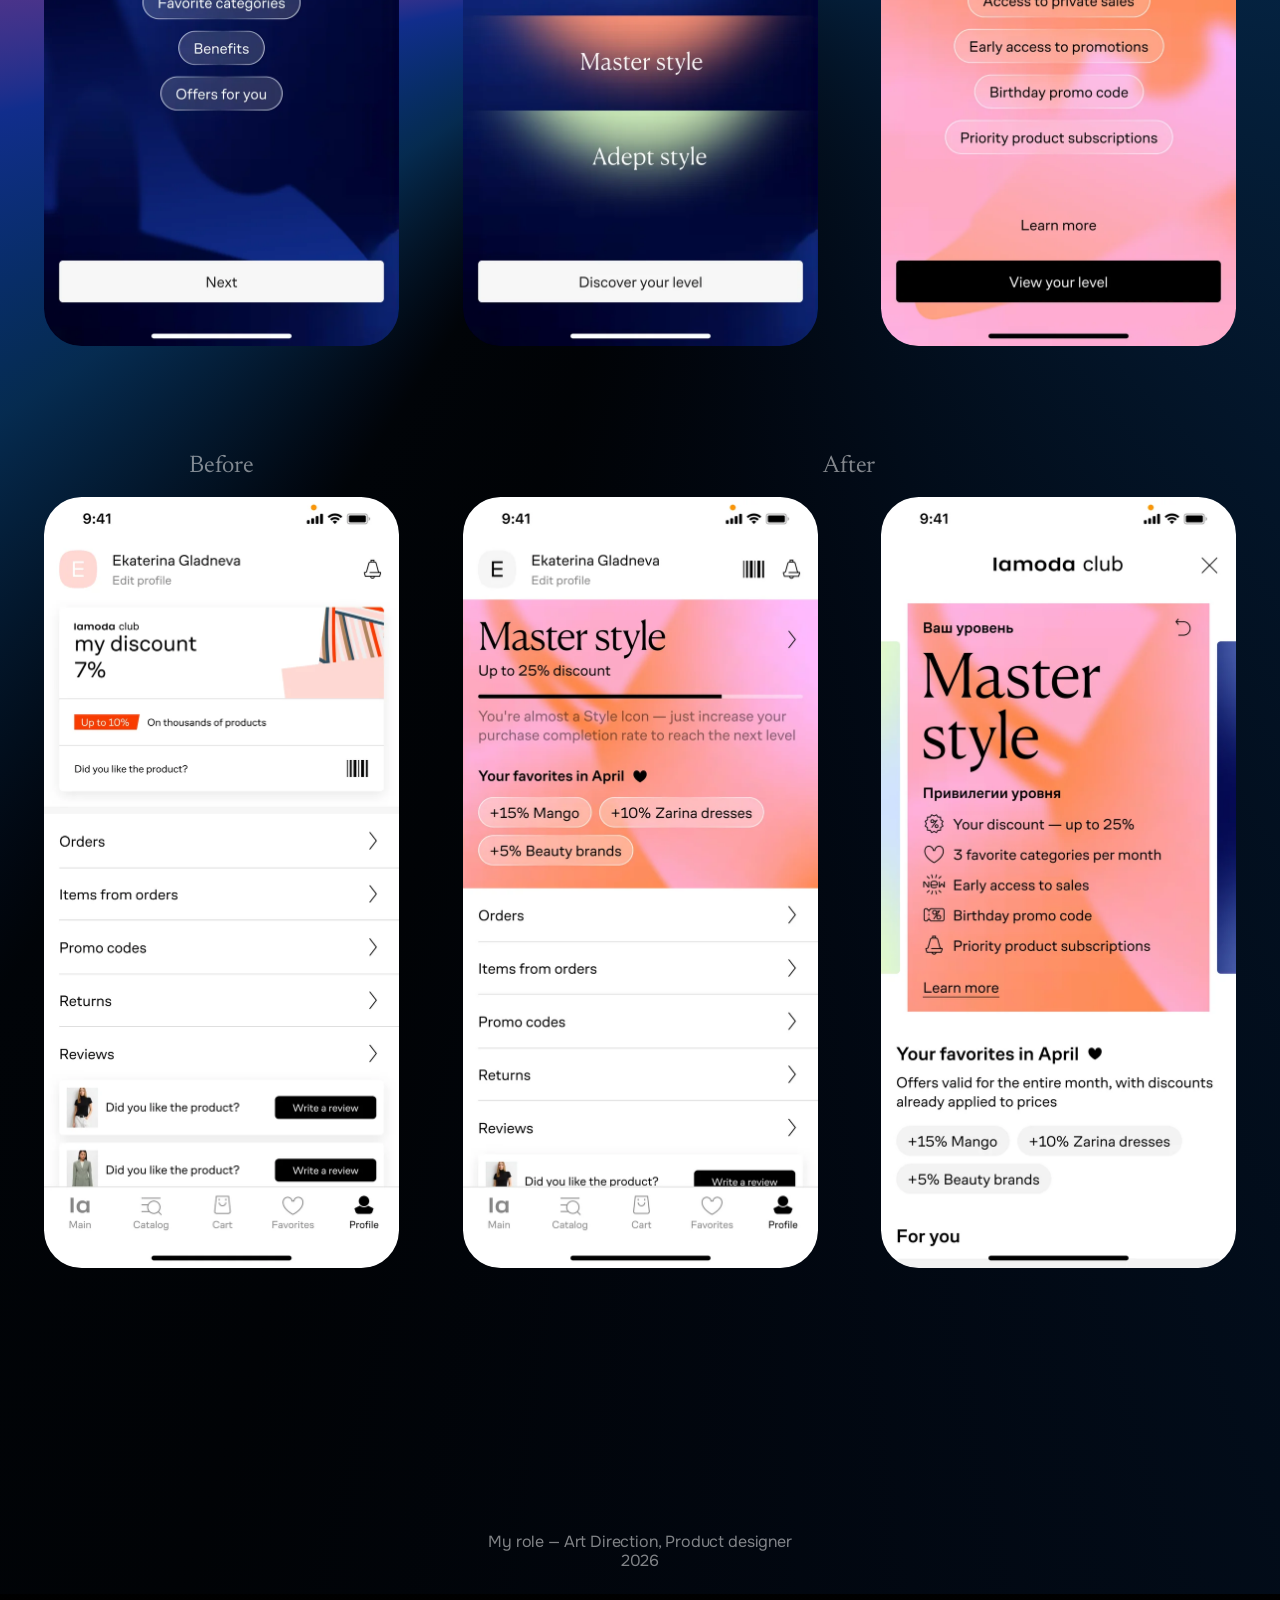
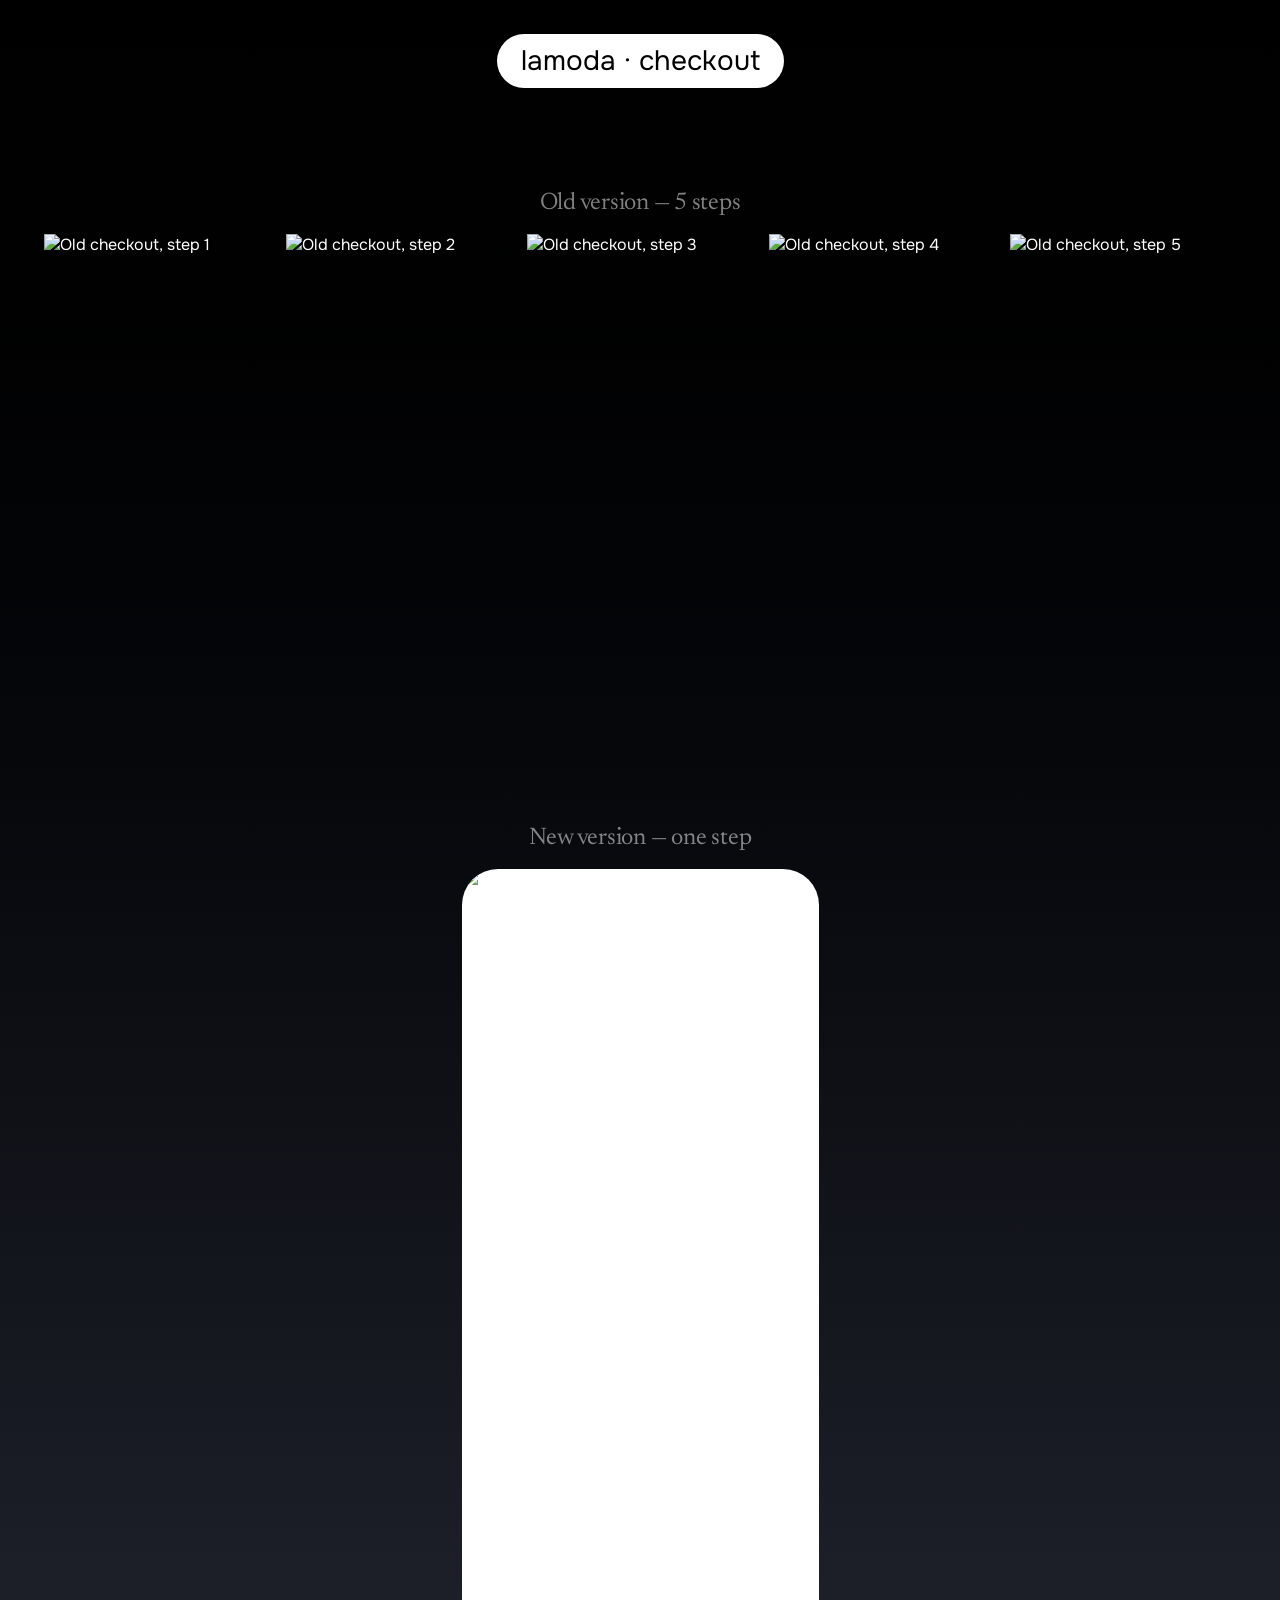
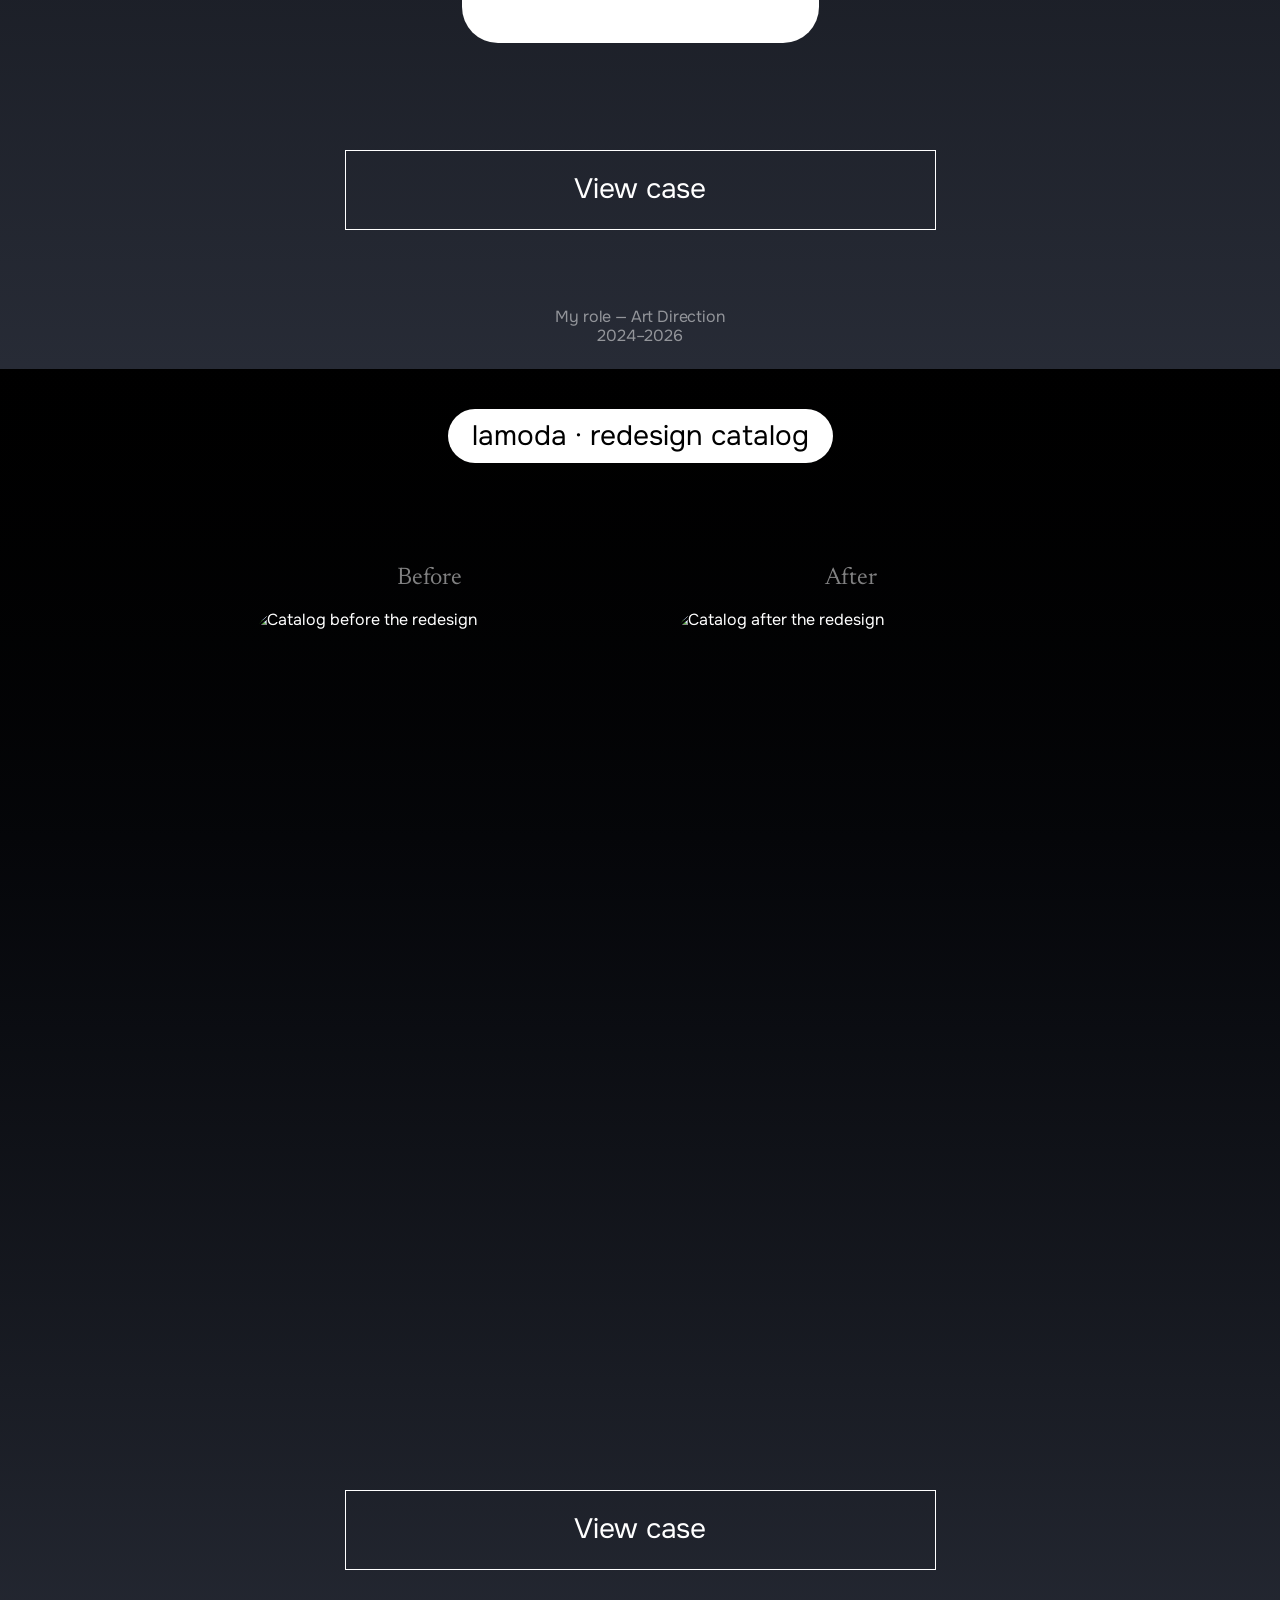
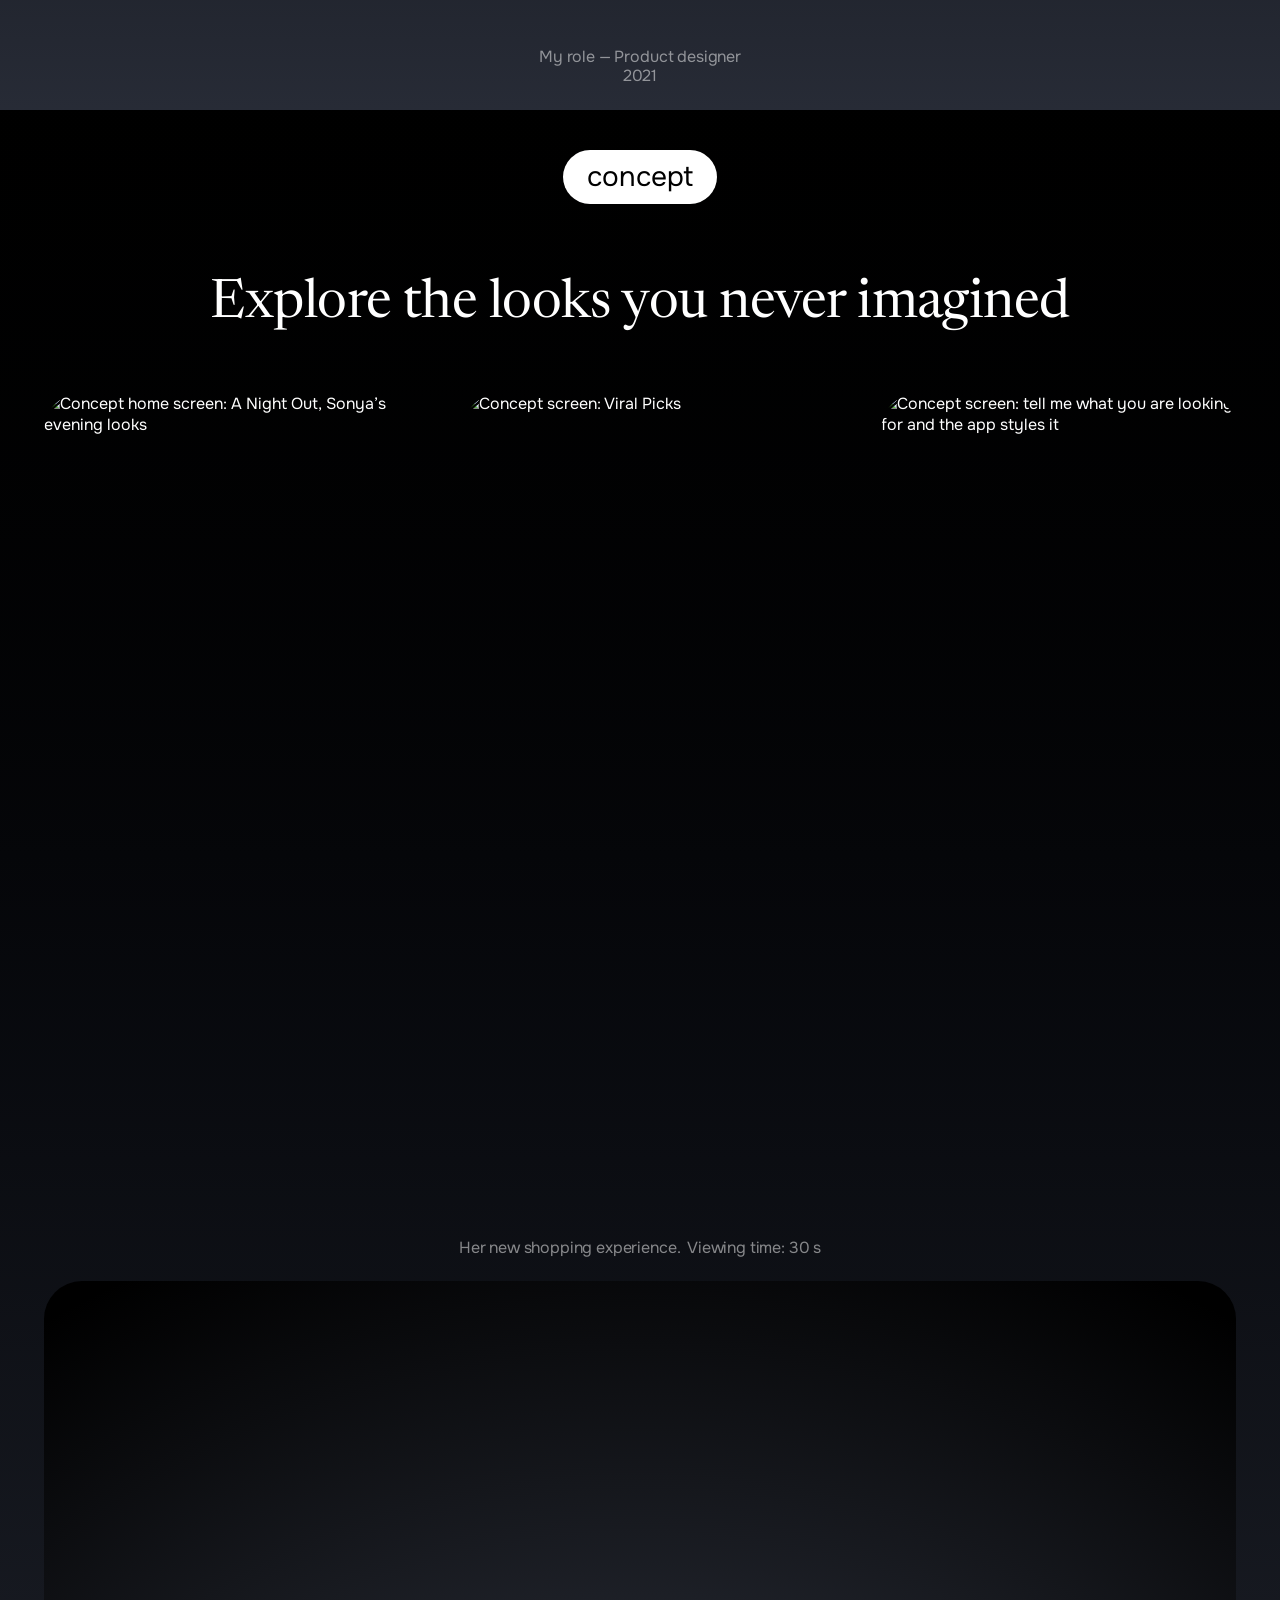
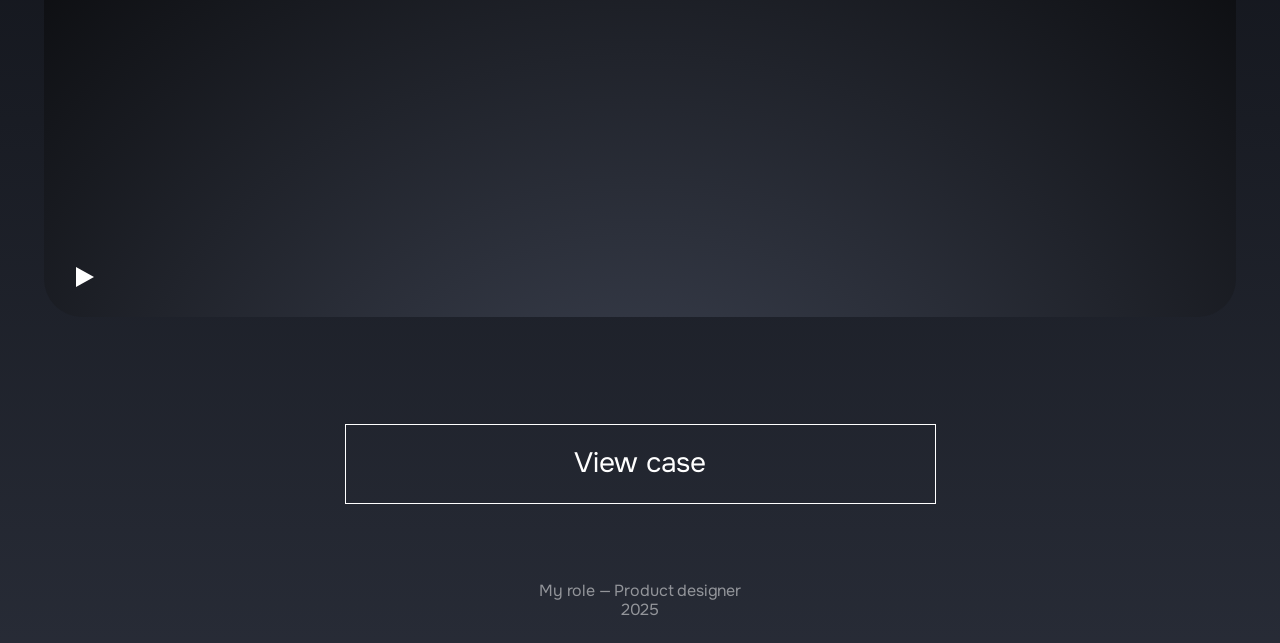
==== commit 1de8495b: "Add files via upload" ====
--- a/index.html
+++ b/index.html
@@ -122,7 +122,33 @@
       <p class="role">My role — Product designer<br>2020</p>
     </section>
 
-    <!-- 3. Checkout -->
+    <!-- 3. Loyalty program -->
+    <section class="case case--club" aria-labelledby="case-club">
+      <h2 class="badge" id="case-club">lamoda · loyalty program</h2>
+      <div class="club-logo" role="img" aria-label="lamoda club">
+        <svg viewBox="0 0 402.22 67.04" xmlns="http://www.w3.org/2000/svg" aria-hidden="true">
+          <path fill="#000" d="M331.845 65.544L318.355 65.544L318.355 58.238L318.085 58.238C314.841 63.572 308.36 67.041 300.044 67.041C284.321 67.039 274.438 55.706 274.438 39.599C274.439 23.493 284.322 12.168 300.044 12.166C308.373 12.166 314.854 15.634 318.085 20.969L318.355 20.969L318.355 0L331.845 0L331.845 65.544ZM52.499 12.166C60.835 12.167 67.317 15.635 70.55 20.969L70.82 20.969L70.82 13.663L84.329 13.663L84.329 65.534L70.82 65.534L70.82 58.228L70.55 58.228C67.304 63.563 60.822 67.031 52.499 67.032C36.772 67.032 26.863 55.708 26.863 39.599C26.864 23.491 36.773 12.166 52.499 12.166ZM234.317 12.166C251.792 12.168 263.624 23.689 263.625 39.599C263.625 55.509 251.792 67.031 234.317 67.032C216.84 67.032 205 55.524 205 39.599C205.001 23.675 216.841 12.166 234.317 12.166ZM370.41 12.166C378.74 12.166 385.22 15.634 388.45 20.969L388.721 20.969L388.721 13.663L402.221 13.663L402.221 65.534L388.721 65.534L388.721 58.228L388.45 58.228C385.207 63.563 378.727 67.032 370.41 67.032C354.688 67.03 344.803 55.706 344.803 39.599C344.804 23.492 354.701 12.168 370.41 12.166ZM13.702 65.544L0 65.544L0 0L13.702 0L13.702 65.544ZM171.624 12.166C185.027 12.166 192.979 20.407 192.979 32.574L192.979 65.534L179.489 65.534L179.489 36.517C179.489 27.332 175.775 23.403 166.628 23.403C157.482 23.404 153.786 27.346 153.786 36.517L153.786 65.534L140.287 65.534L140.287 36.517C140.287 27.333 136.594 23.404 127.436 23.403C118.275 23.403 114.574 27.345 114.574 36.517L114.574 65.534L101.085 65.534L101.085 13.663L114.574 13.663L114.574 20.969L114.845 20.969C118.088 15.634 124.568 12.166 132.885 12.166C141.94 12.167 148.127 16.191 151.37 21.906L151.554 21.906C155.252 16.283 161.27 12.166 171.624 12.166ZM55.91 23.403C44.795 23.404 40.817 28.55 40.816 39.599C40.816 50.648 44.808 55.803 55.91 55.804C67.027 55.804 71.004 50.649 71.004 39.599C71.003 28.55 67.026 23.403 55.91 23.403ZM234.317 23.403C223.225 23.403 219.06 28.55 219.06 39.599C219.06 50.649 223.224 55.804 234.317 55.804C245.408 55.803 249.575 50.648 249.575 39.599C249.575 28.551 245.407 23.404 234.317 23.403ZM303.475 23.403C292.37 23.403 288.401 28.551 288.4 39.599C288.4 50.649 292.381 55.804 303.475 55.804C314.567 55.803 318.549 50.648 318.549 39.599C318.548 28.552 314.578 23.404 303.475 23.403ZM373.83 23.403C362.725 23.404 358.748 28.55 358.747 39.599C358.747 50.649 362.737 55.804 373.83 55.804C384.934 55.803 388.904 50.648 388.904 39.599C388.904 28.551 384.933 23.404 373.83 23.403Z"/>
+        </svg>
+        <span class="club-word">club</span>
+      </div>
+      <p class="label label--ink reveal">Onboarding</p>
+      <div class="screens screens--3">
+        <figure><figcaption class="only-mobile">Onboarding</figcaption><img src="img/club-onboarding-1@2x.webp" width="357" height="776" alt="Lamoda Club onboarding, screen 1" loading="lazy"></figure>
+        <figure><figcaption class="only-mobile">Onboarding</figcaption><img src="img/club-onboarding-2@2x.webp" width="357" height="776" alt="Lamoda Club onboarding, screen 2" loading="lazy"></figure>
+        <figure><figcaption class="only-mobile">Onboarding</figcaption><img src="img/club-onboarding-3@2x.webp" width="357" height="776" alt="Lamoda Club onboarding, screen 3" loading="lazy"></figure>
+      </div>
+      <div class="screens screens--3 screens--compare">
+        <p class="col-label col-before">Before</p>
+        <p class="col-label col-after">After</p>
+        <figure><figcaption class="only-mobile">Before</figcaption><img src="img/club-before@2x.webp" width="356" height="774" alt="Profile screen before the redesign" loading="lazy"></figure>
+        <figure><figcaption class="only-mobile">After</figcaption><img src="img/club-after-1@2x.webp" width="357" height="776" alt="Lamoda Club profile after the redesign, screen 1" loading="lazy"></figure>
+        <figure><figcaption class="only-mobile">After</figcaption><img src="img/club-after-2@2x.webp" width="357" height="776" alt="Lamoda Club profile after the redesign, screen 2" loading="lazy"></figure>
+      </div>
+      <div class="case-btn-wrap reveal"><a class="case-btn" href="loyalty-program">View case</a></div>
+      <p class="role">My role — Art Direction, Product designer<br>2026</p>
+    </section>
+
+    <!-- 4. Checkout -->
     <section class="case" aria-labelledby="case-checkout">
       <h2 class="badge" id="case-checkout">lamoda · checkout</h2>
 
@@ -146,7 +172,7 @@
       <p class="role">My role — Art Direction<br>2024–2026</p>
     </section>
 
-    <!-- 4. Catalog redesign -->
+    <!-- 5. Catalog redesign -->
     <section class="case" aria-labelledby="case-catalog">
       <h2 class="badge" id="case-catalog">lamoda · redesign catalog</h2>
       <div class="screens screens--2">
@@ -161,32 +187,6 @@
       </div>
       <div class="case-btn-wrap reveal"><a class="case-btn" aria-disabled="true">View case</a></div>
       <p class="role">My role — Product designer<br>2021</p>
-    </section>
-
-    <!-- 5. Loyalty program -->
-    <section class="case case--club" aria-labelledby="case-club">
-      <h2 class="badge" id="case-club">lamoda · loyalty program</h2>
-      <div class="club-logo" role="img" aria-label="lamoda club">
-        <svg viewBox="0 0 402.22 67.04" xmlns="http://www.w3.org/2000/svg" aria-hidden="true">
-          <path fill="#000" d="M331.845 65.544L318.355 65.544L318.355 58.238L318.085 58.238C314.841 63.572 308.36 67.041 300.044 67.041C284.321 67.039 274.438 55.706 274.438 39.599C274.439 23.493 284.322 12.168 300.044 12.166C308.373 12.166 314.854 15.634 318.085 20.969L318.355 20.969L318.355 0L331.845 0L331.845 65.544ZM52.499 12.166C60.835 12.167 67.317 15.635 70.55 20.969L70.82 20.969L70.82 13.663L84.329 13.663L84.329 65.534L70.82 65.534L70.82 58.228L70.55 58.228C67.304 63.563 60.822 67.031 52.499 67.032C36.772 67.032 26.863 55.708 26.863 39.599C26.864 23.491 36.773 12.166 52.499 12.166ZM234.317 12.166C251.792 12.168 263.624 23.689 263.625 39.599C263.625 55.509 251.792 67.031 234.317 67.032C216.84 67.032 205 55.524 205 39.599C205.001 23.675 216.841 12.166 234.317 12.166ZM370.41 12.166C378.74 12.166 385.22 15.634 388.45 20.969L388.721 20.969L388.721 13.663L402.221 13.663L402.221 65.534L388.721 65.534L388.721 58.228L388.45 58.228C385.207 63.563 378.727 67.032 370.41 67.032C354.688 67.03 344.803 55.706 344.803 39.599C344.804 23.492 354.701 12.168 370.41 12.166ZM13.702 65.544L0 65.544L0 0L13.702 0L13.702 65.544ZM171.624 12.166C185.027 12.166 192.979 20.407 192.979 32.574L192.979 65.534L179.489 65.534L179.489 36.517C179.489 27.332 175.775 23.403 166.628 23.403C157.482 23.404 153.786 27.346 153.786 36.517L153.786 65.534L140.287 65.534L140.287 36.517C140.287 27.333 136.594 23.404 127.436 23.403C118.275 23.403 114.574 27.345 114.574 36.517L114.574 65.534L101.085 65.534L101.085 13.663L114.574 13.663L114.574 20.969L114.845 20.969C118.088 15.634 124.568 12.166 132.885 12.166C141.94 12.167 148.127 16.191 151.37 21.906L151.554 21.906C155.252 16.283 161.27 12.166 171.624 12.166ZM55.91 23.403C44.795 23.404 40.817 28.55 40.816 39.599C40.816 50.648 44.808 55.803 55.91 55.804C67.027 55.804 71.004 50.649 71.004 39.599C71.003 28.55 67.026 23.403 55.91 23.403ZM234.317 23.403C223.225 23.403 219.06 28.55 219.06 39.599C219.06 50.649 223.224 55.804 234.317 55.804C245.408 55.803 249.575 50.648 249.575 39.599C249.575 28.551 245.407 23.404 234.317 23.403ZM303.475 23.403C292.37 23.403 288.401 28.551 288.4 39.599C288.4 50.649 292.381 55.804 303.475 55.804C314.567 55.803 318.549 50.648 318.549 39.599C318.548 28.552 314.578 23.404 303.475 23.403ZM373.83 23.403C362.725 23.404 358.748 28.55 358.747 39.599C358.747 50.649 362.737 55.804 373.83 55.804C384.934 55.803 388.904 50.648 388.904 39.599C388.904 28.551 384.933 23.404 373.83 23.403Z"/>
-        </svg>
-        <span class="club-word">club</span>
-      </div>
-      <p class="label label--ink reveal">Onboarding</p>
-      <div class="screens screens--3">
-        <figure><figcaption class="only-mobile">Onboarding</figcaption><img src="img/club-onboarding-1@2x.webp" width="357" height="776" alt="Lamoda Club onboarding, screen 1" loading="lazy"></figure>
-        <figure><figcaption class="only-mobile">Onboarding</figcaption><img src="img/club-onboarding-2@2x.webp" width="357" height="776" alt="Lamoda Club onboarding, screen 2" loading="lazy"></figure>
-        <figure><figcaption class="only-mobile">Onboarding</figcaption><img src="img/club-onboarding-3@2x.webp" width="357" height="776" alt="Lamoda Club onboarding, screen 3" loading="lazy"></figure>
-      </div>
-      <div class="screens screens--3 screens--compare">
-        <p class="col-label col-before">Before</p>
-        <p class="col-label col-after">After</p>
-        <figure><figcaption class="only-mobile">Before</figcaption><img src="img/club-before@2x.webp" width="356" height="774" alt="Profile screen before the redesign" loading="lazy"></figure>
-        <figure><figcaption class="only-mobile">After</figcaption><img src="img/club-after-1@2x.webp" width="357" height="776" alt="Lamoda Club profile after the redesign, screen 1" loading="lazy"></figure>
-        <figure><figcaption class="only-mobile">After</figcaption><img src="img/club-after-2@2x.webp" width="357" height="776" alt="Lamoda Club profile after the redesign, screen 2" loading="lazy"></figure>
-      </div>
-      <div class="case-btn-wrap reveal"><a class="case-btn" href="loyalty-program">View case</a></div>
-      <p class="role">My role — Art Direction, Product designer<br>2026</p>
     </section>
 
     <!-- 6. Concept -->
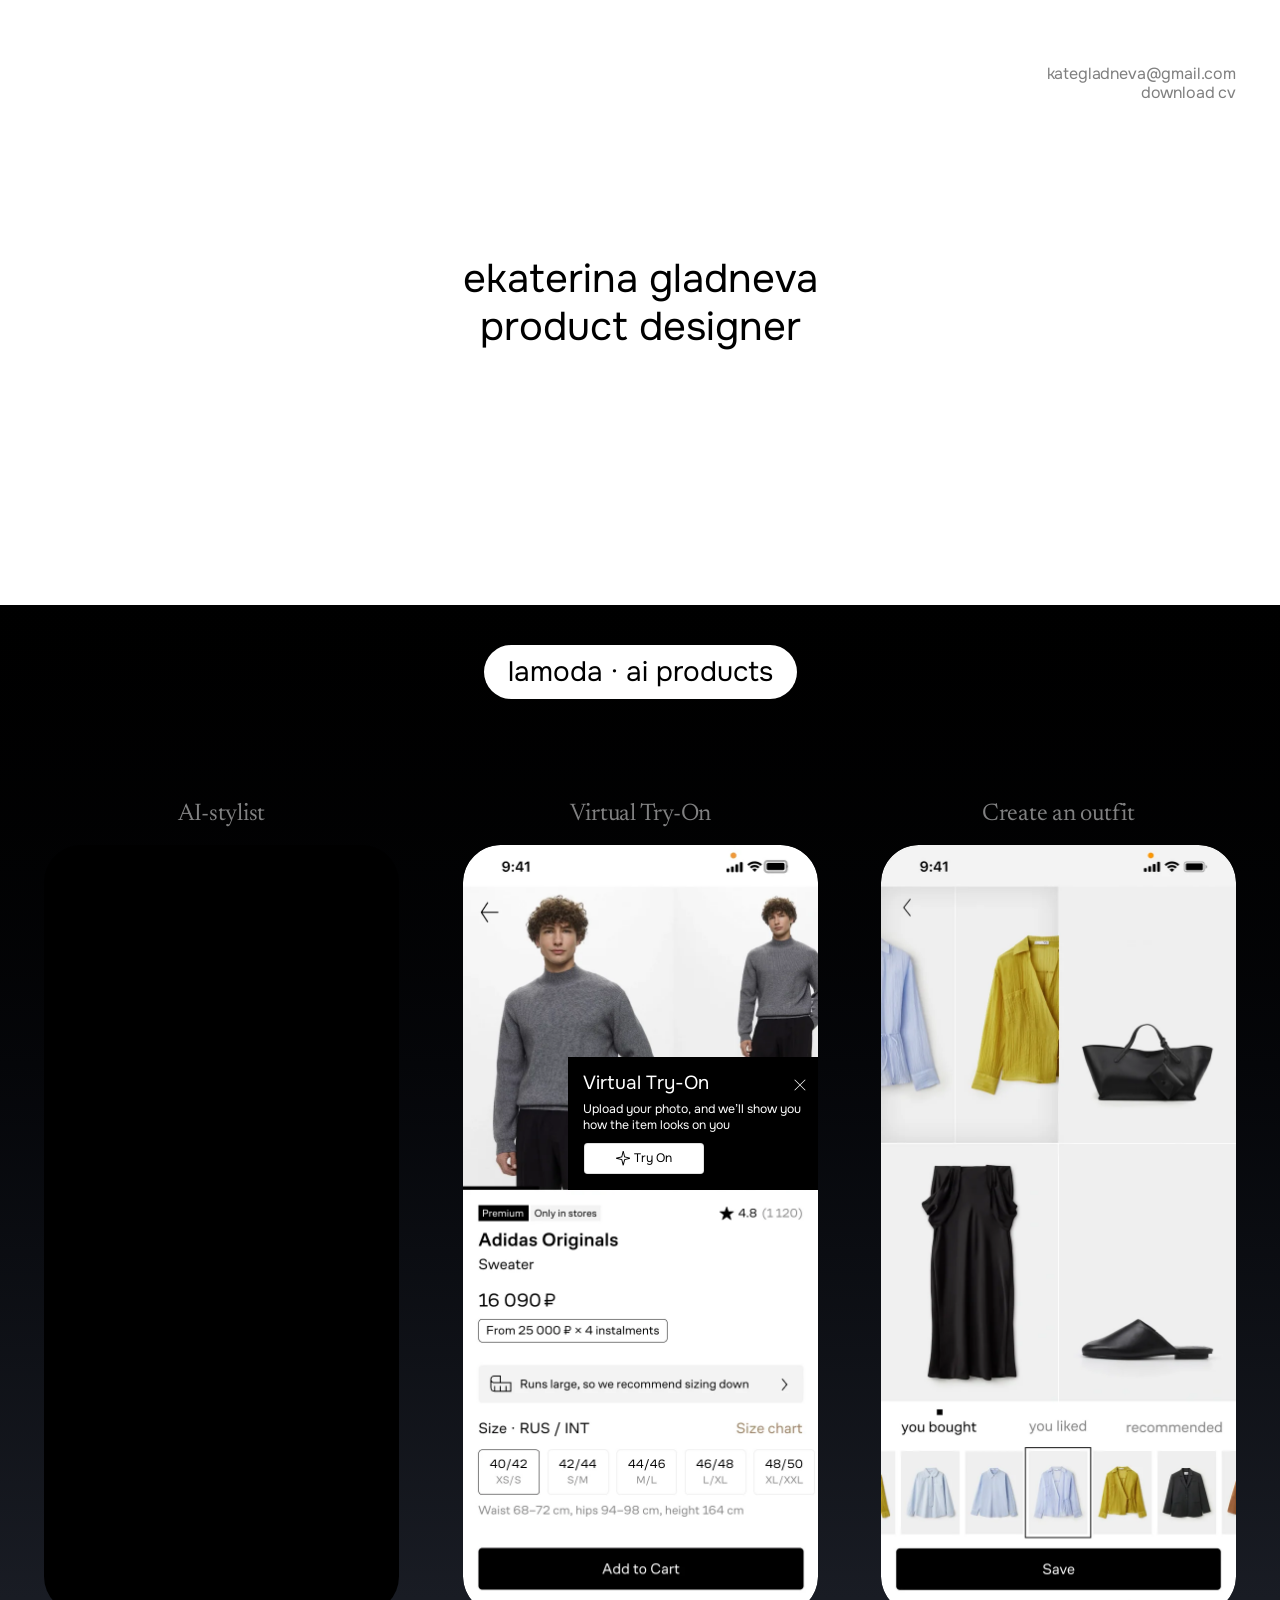
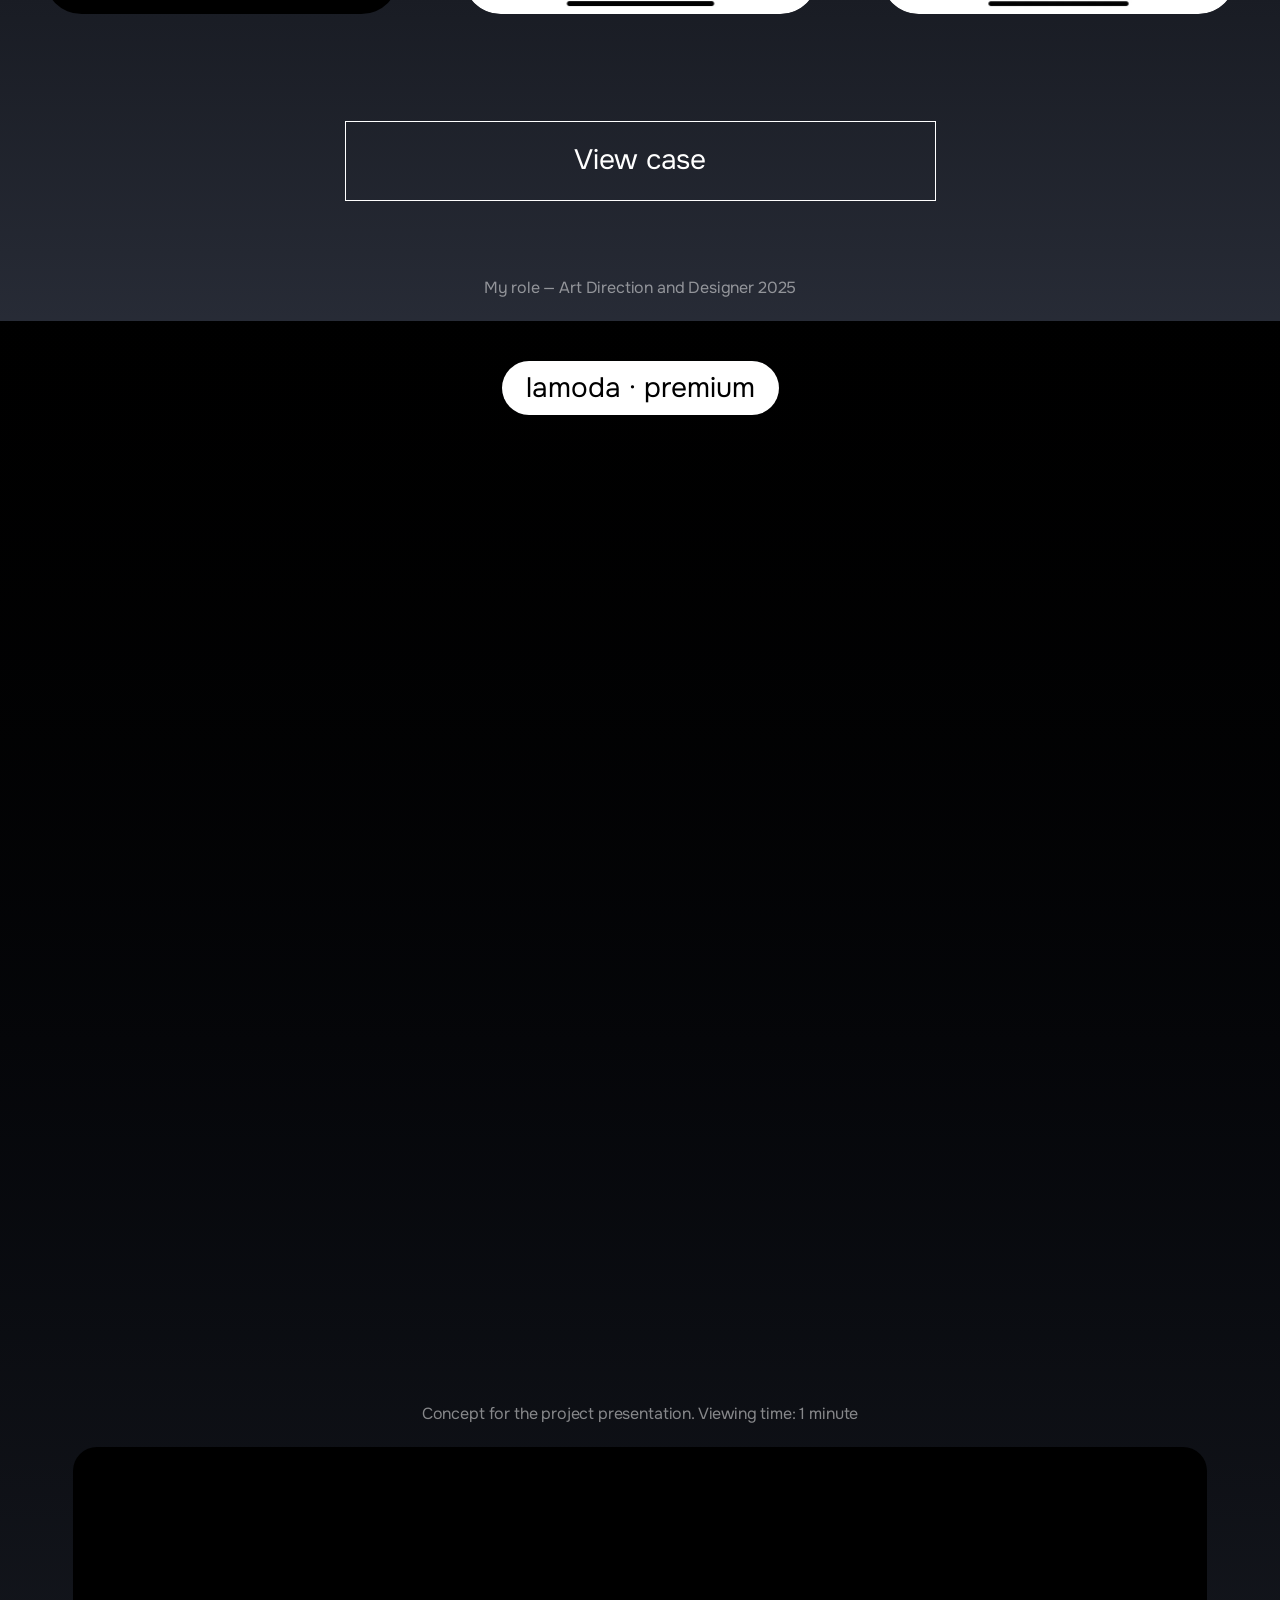
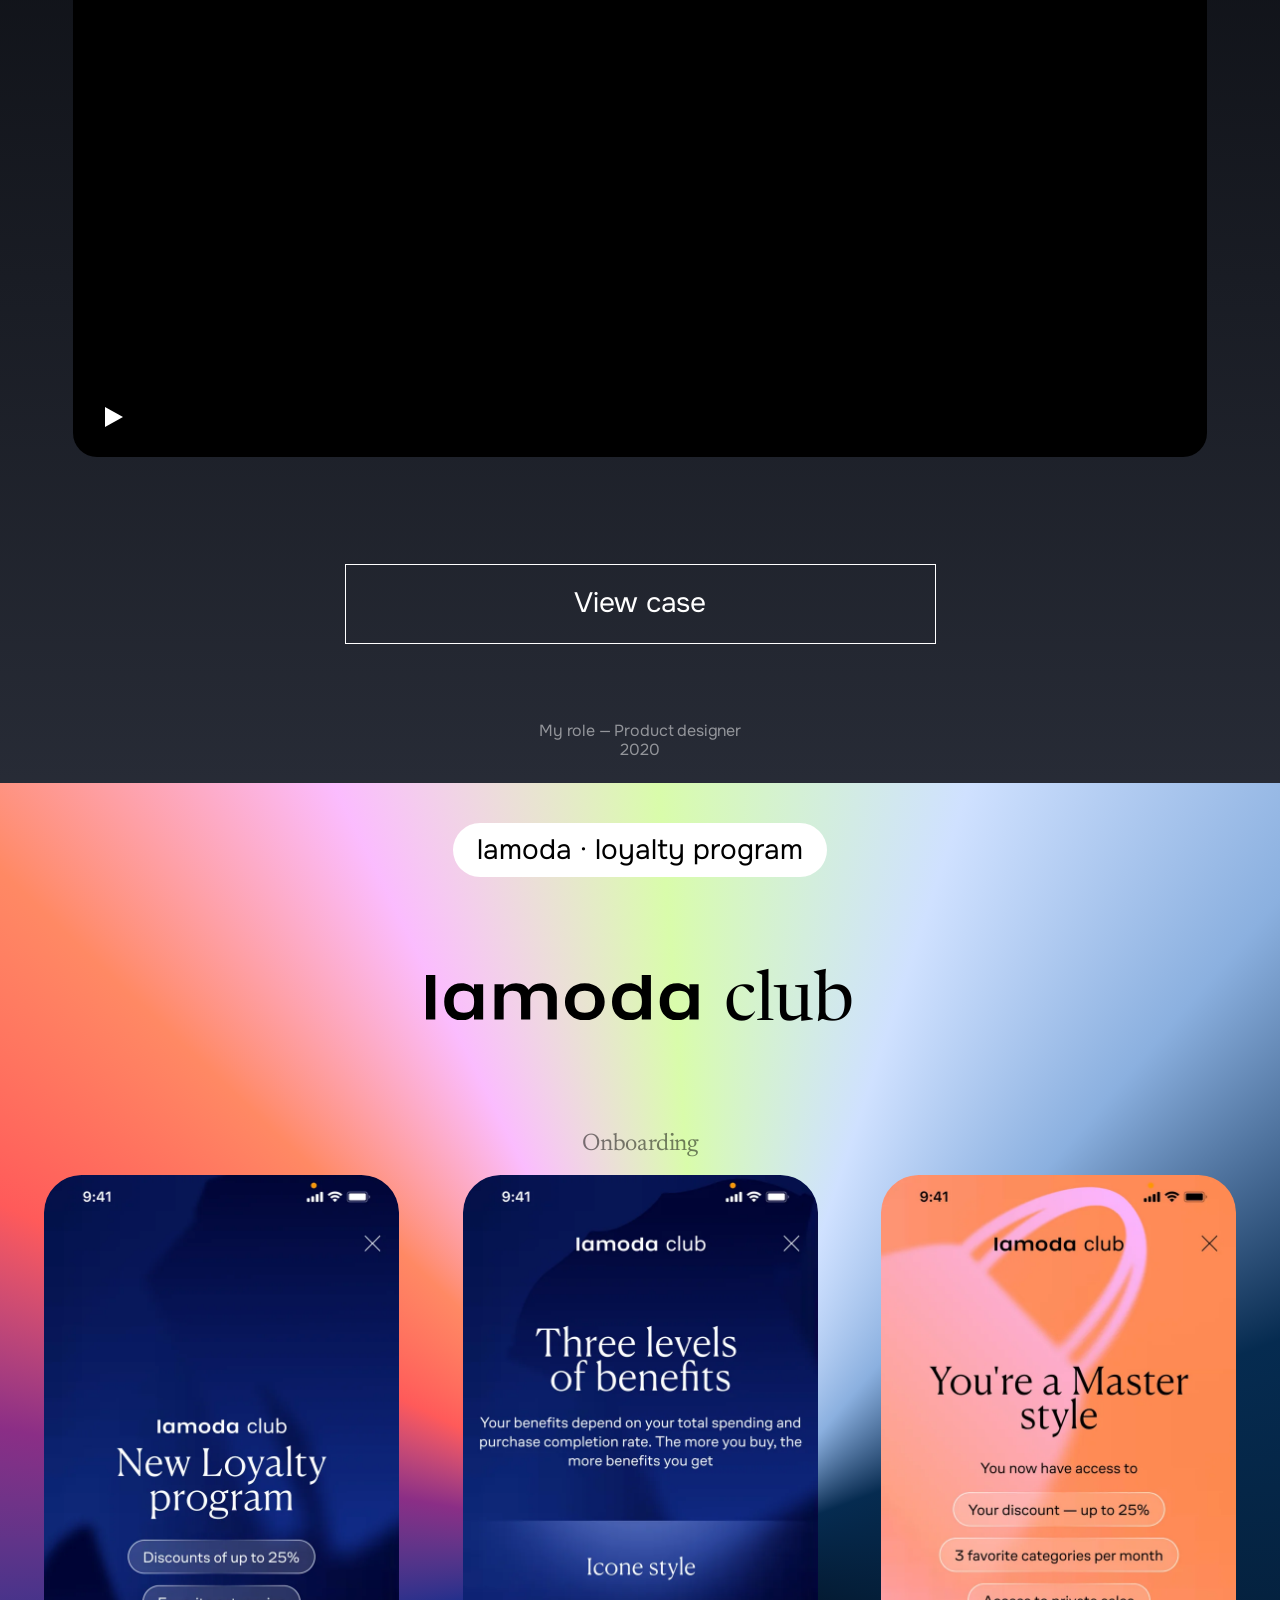
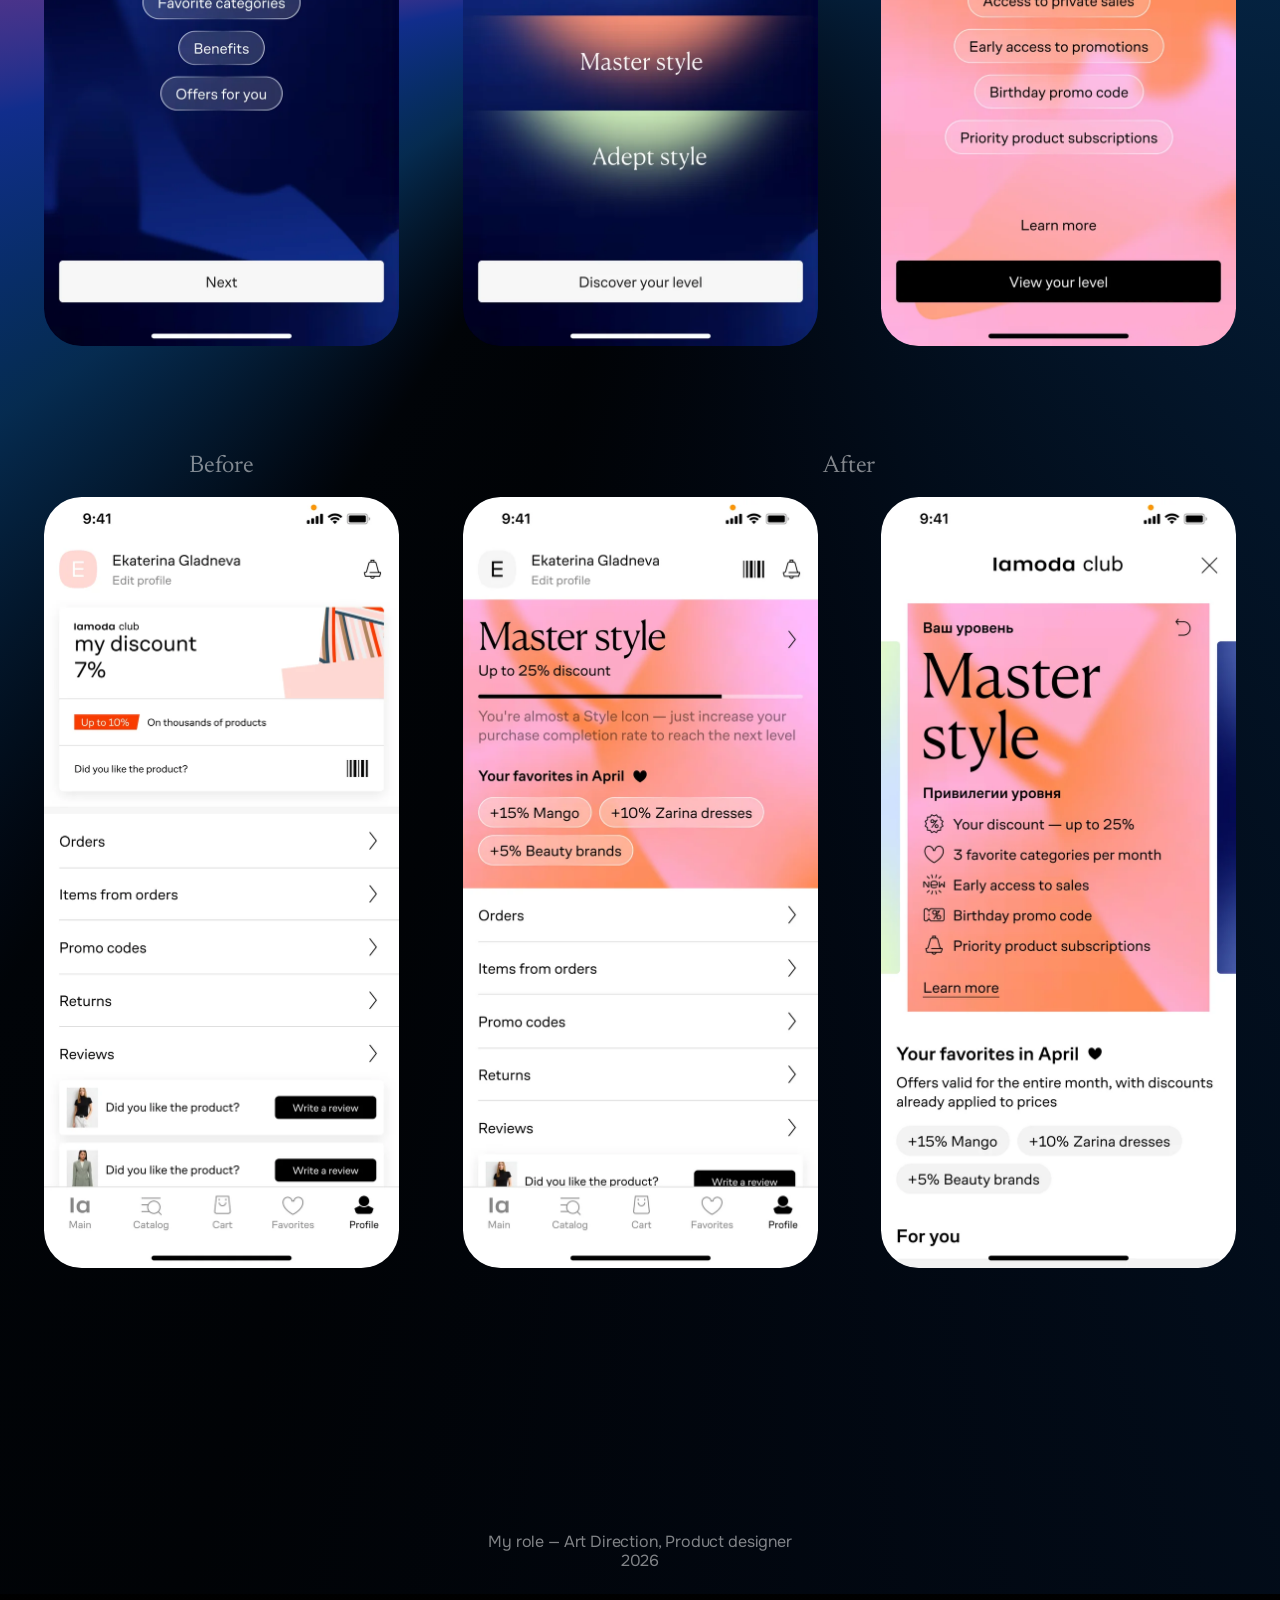
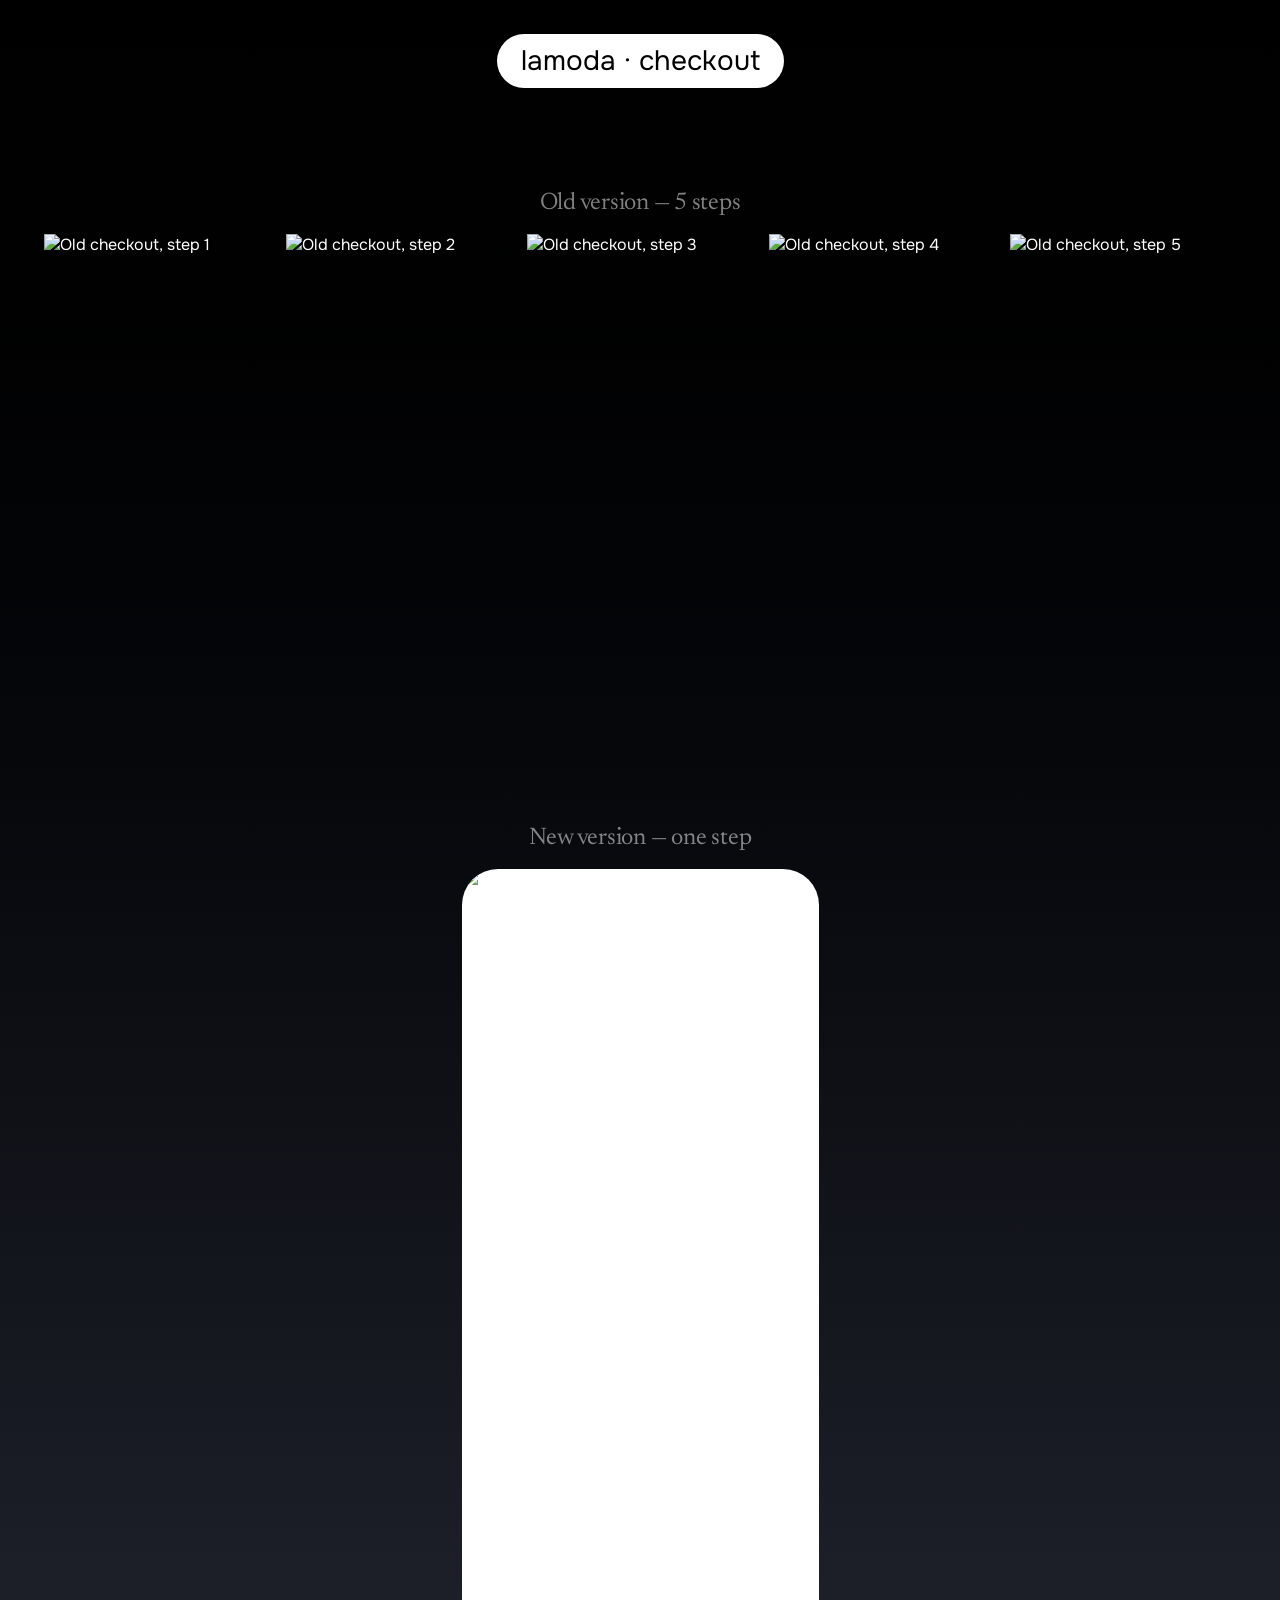
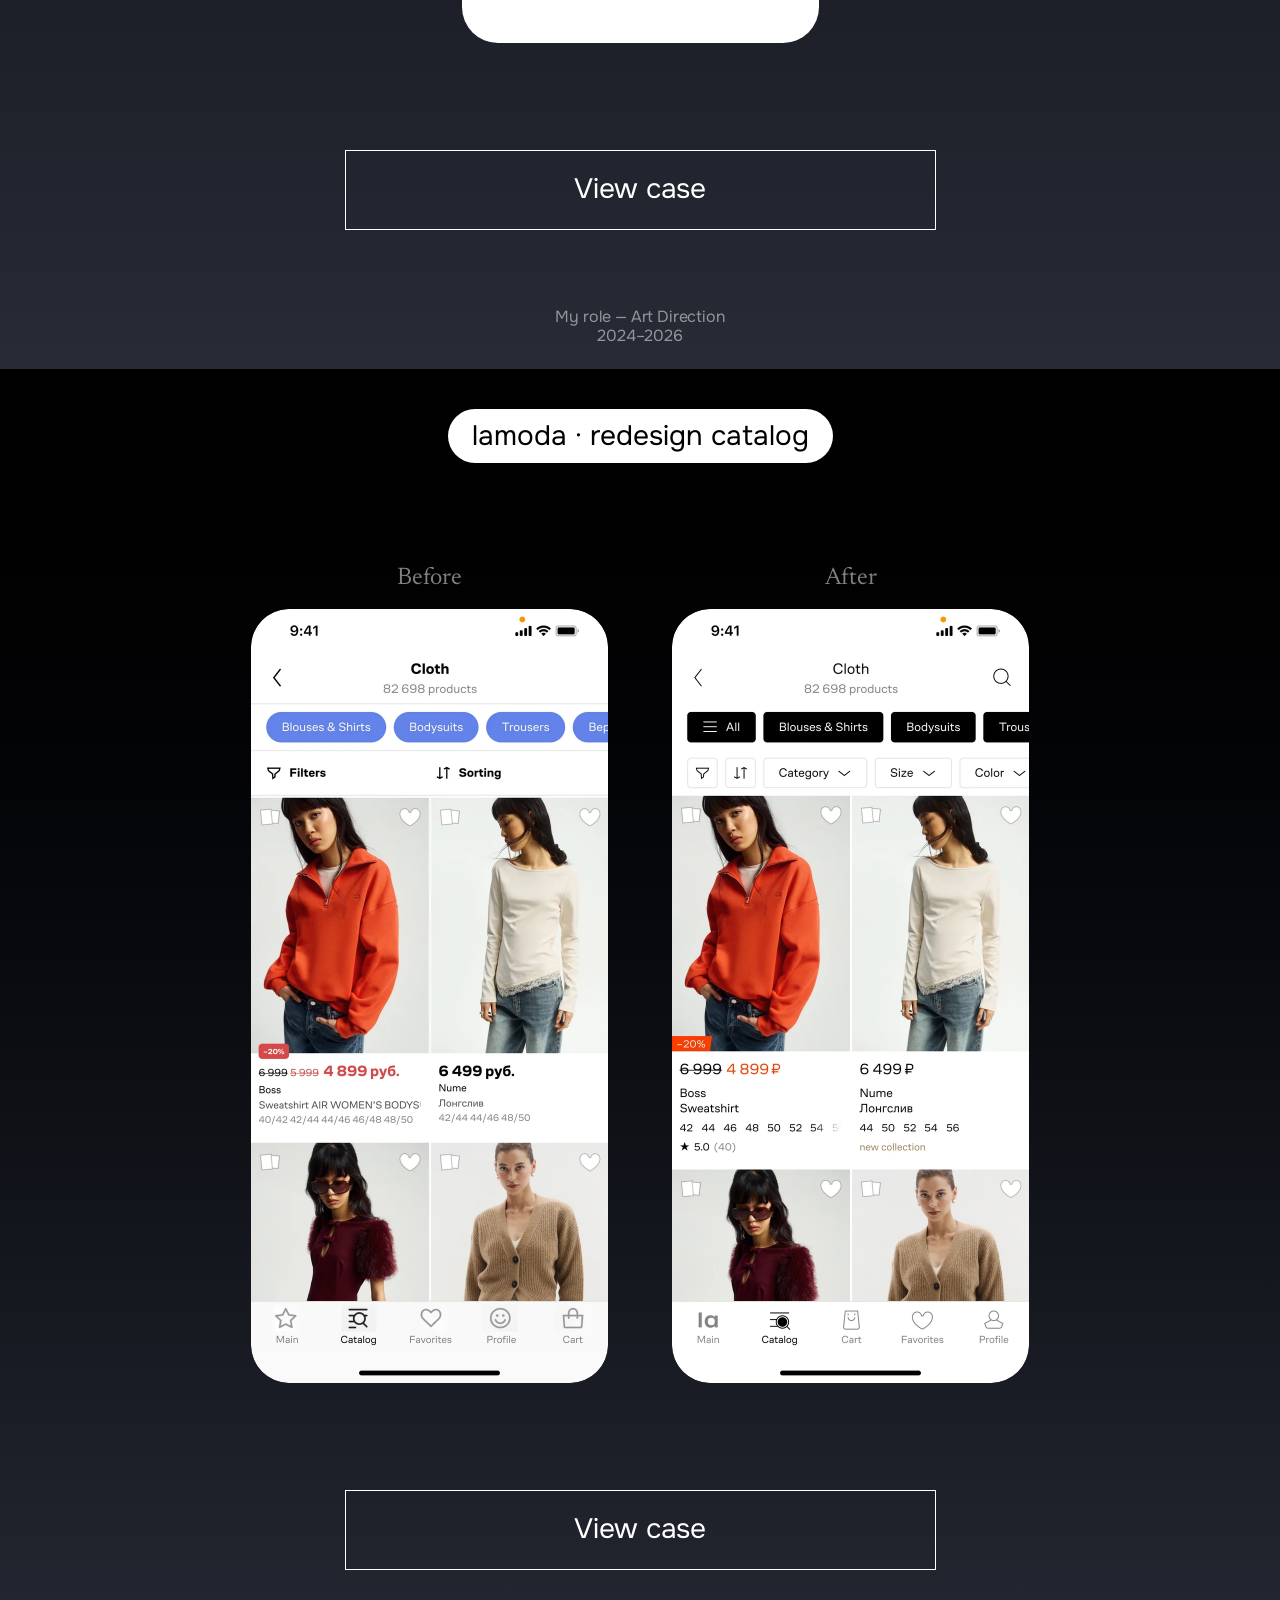
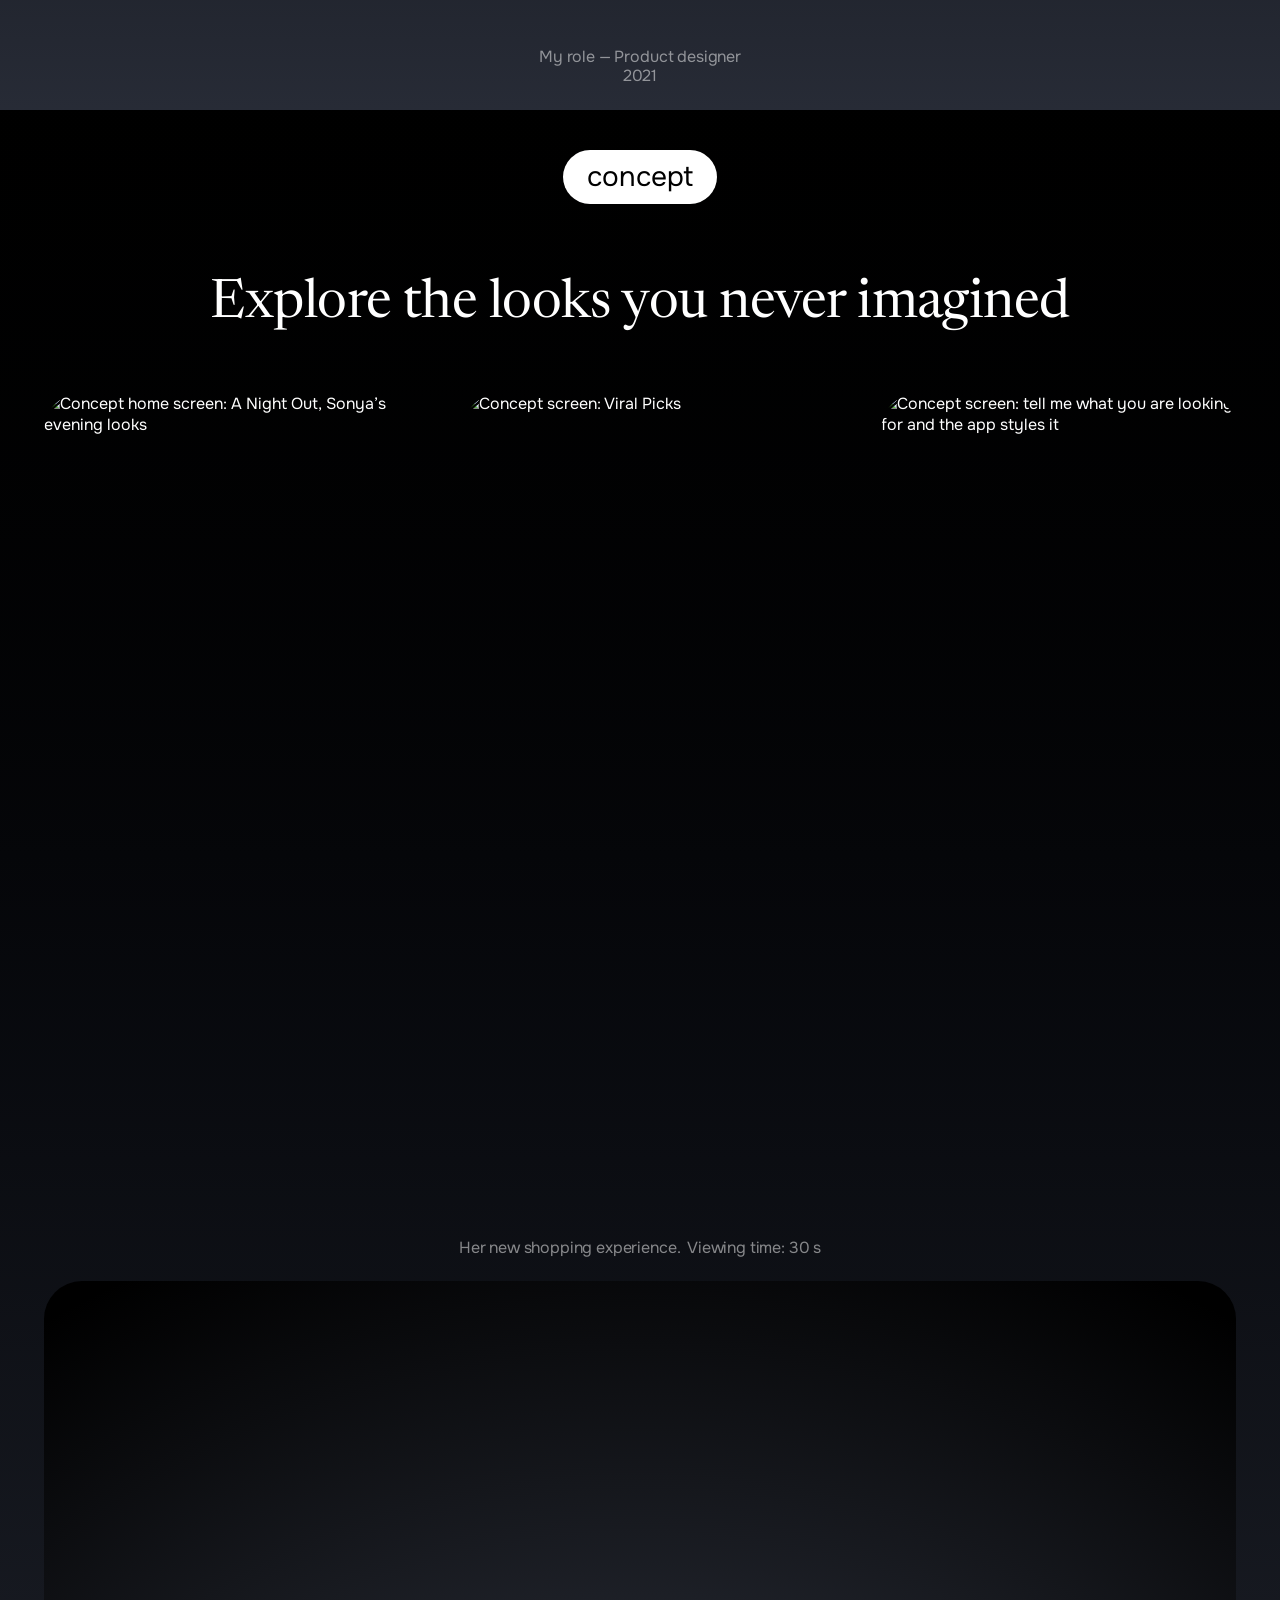
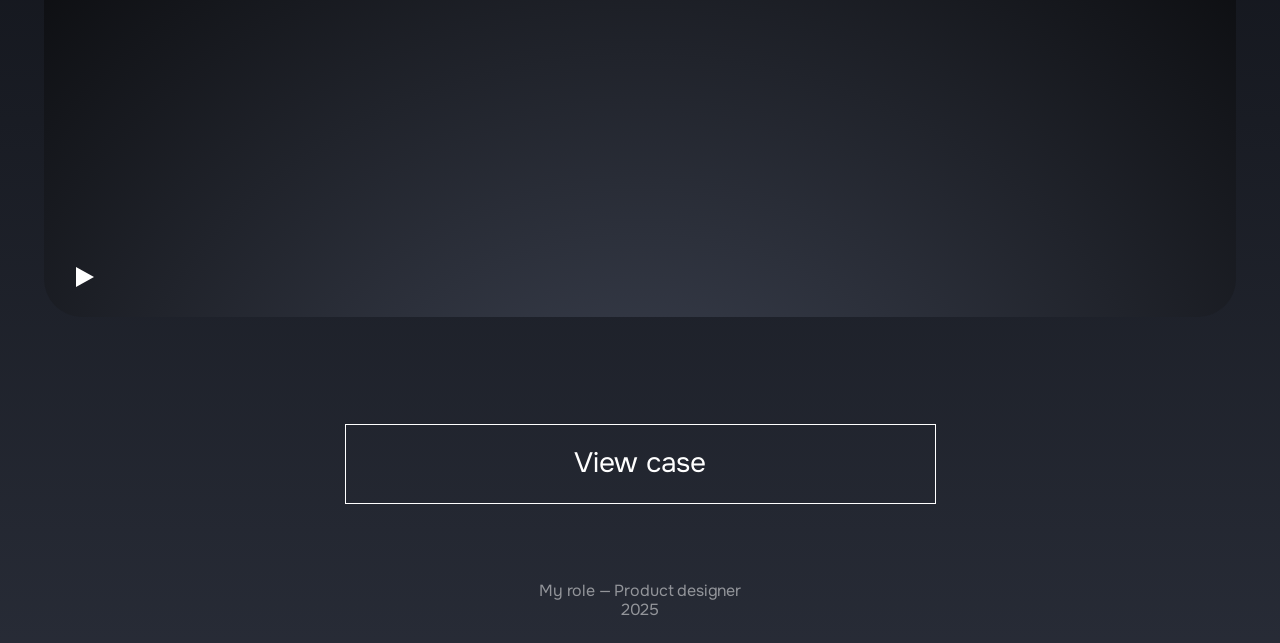
==== commit 45a77211: "Add files via upload" ====
--- a/index.html
+++ b/index.html
@@ -217,7 +217,7 @@
         </button>
       </div>
 
-      <div class="case-btn-wrap reveal"><a class="case-btn" aria-disabled="true">View case</a></div>
+      <div class="case-btn-wrap reveal"><a class="case-btn" href="fashion-concept">View case</a></div>
       <p class="role">My role — Product designer<br>2025</p>
     </section>
 
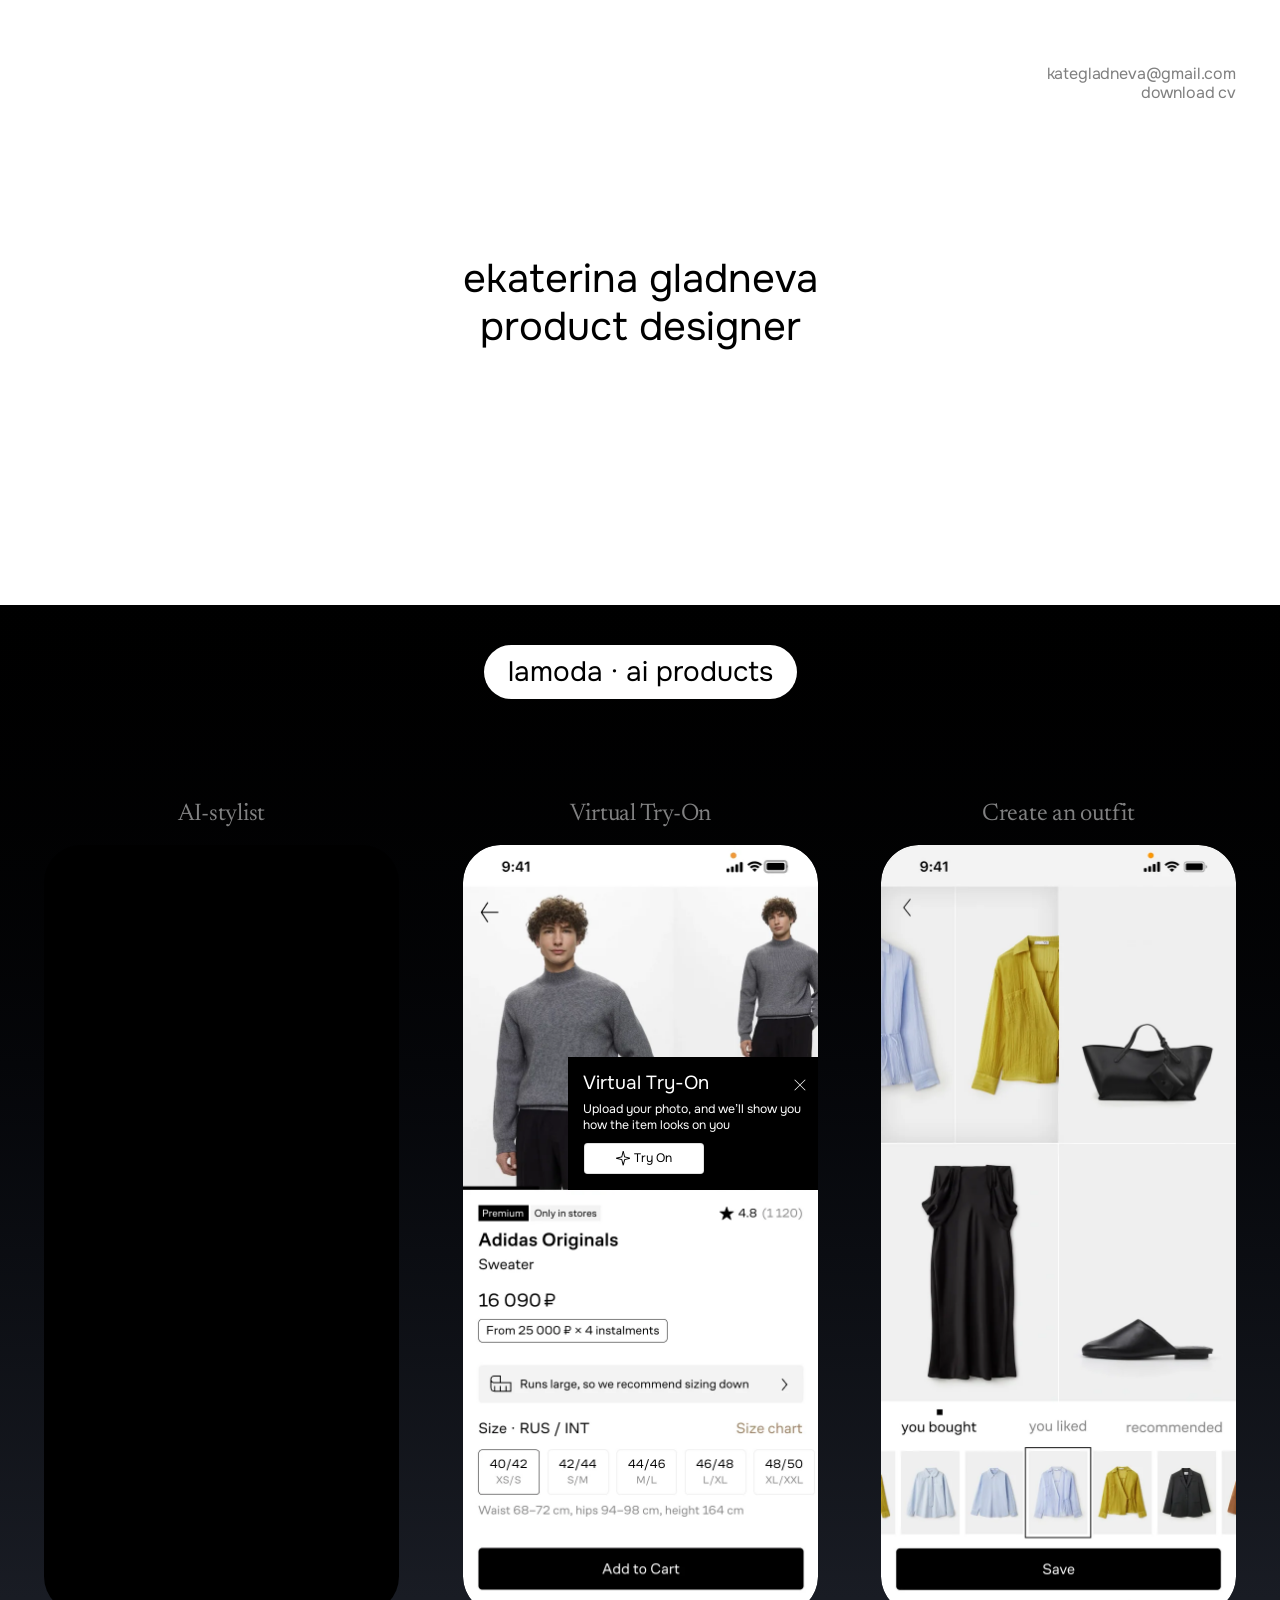
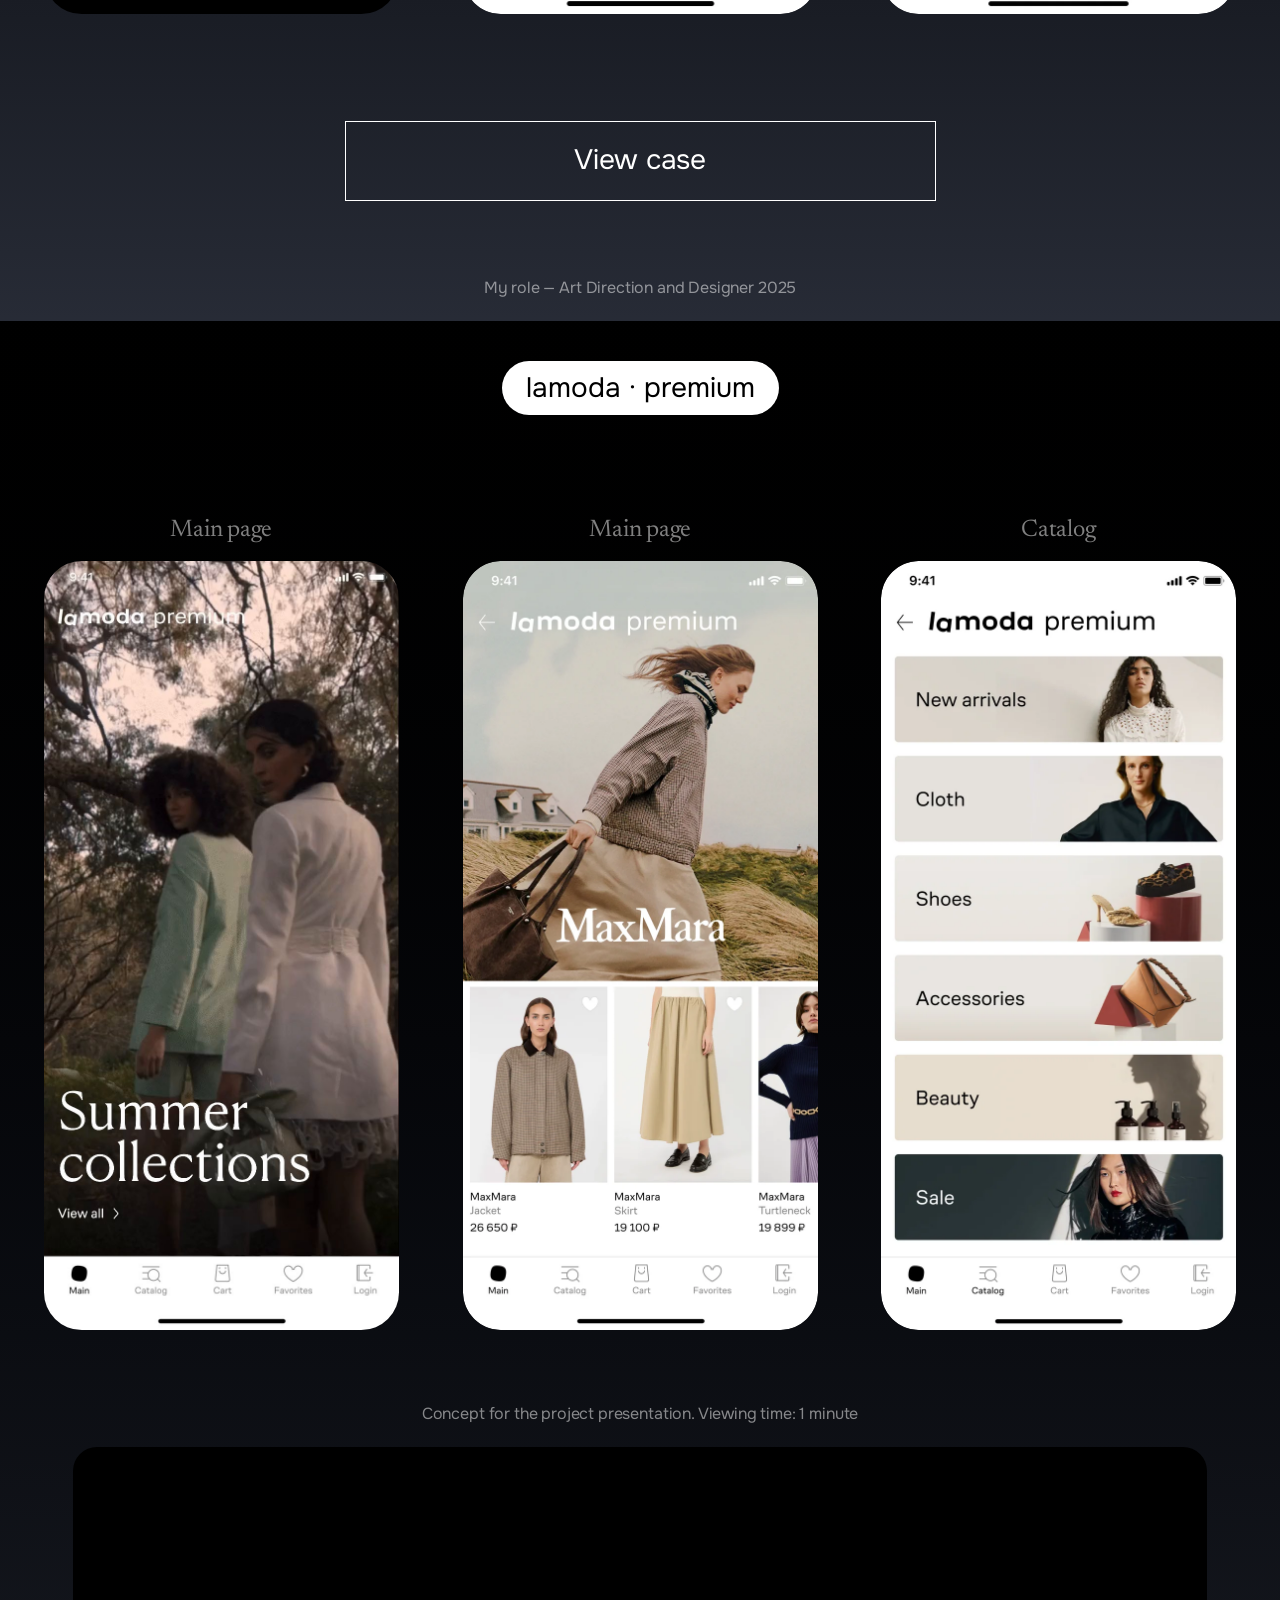
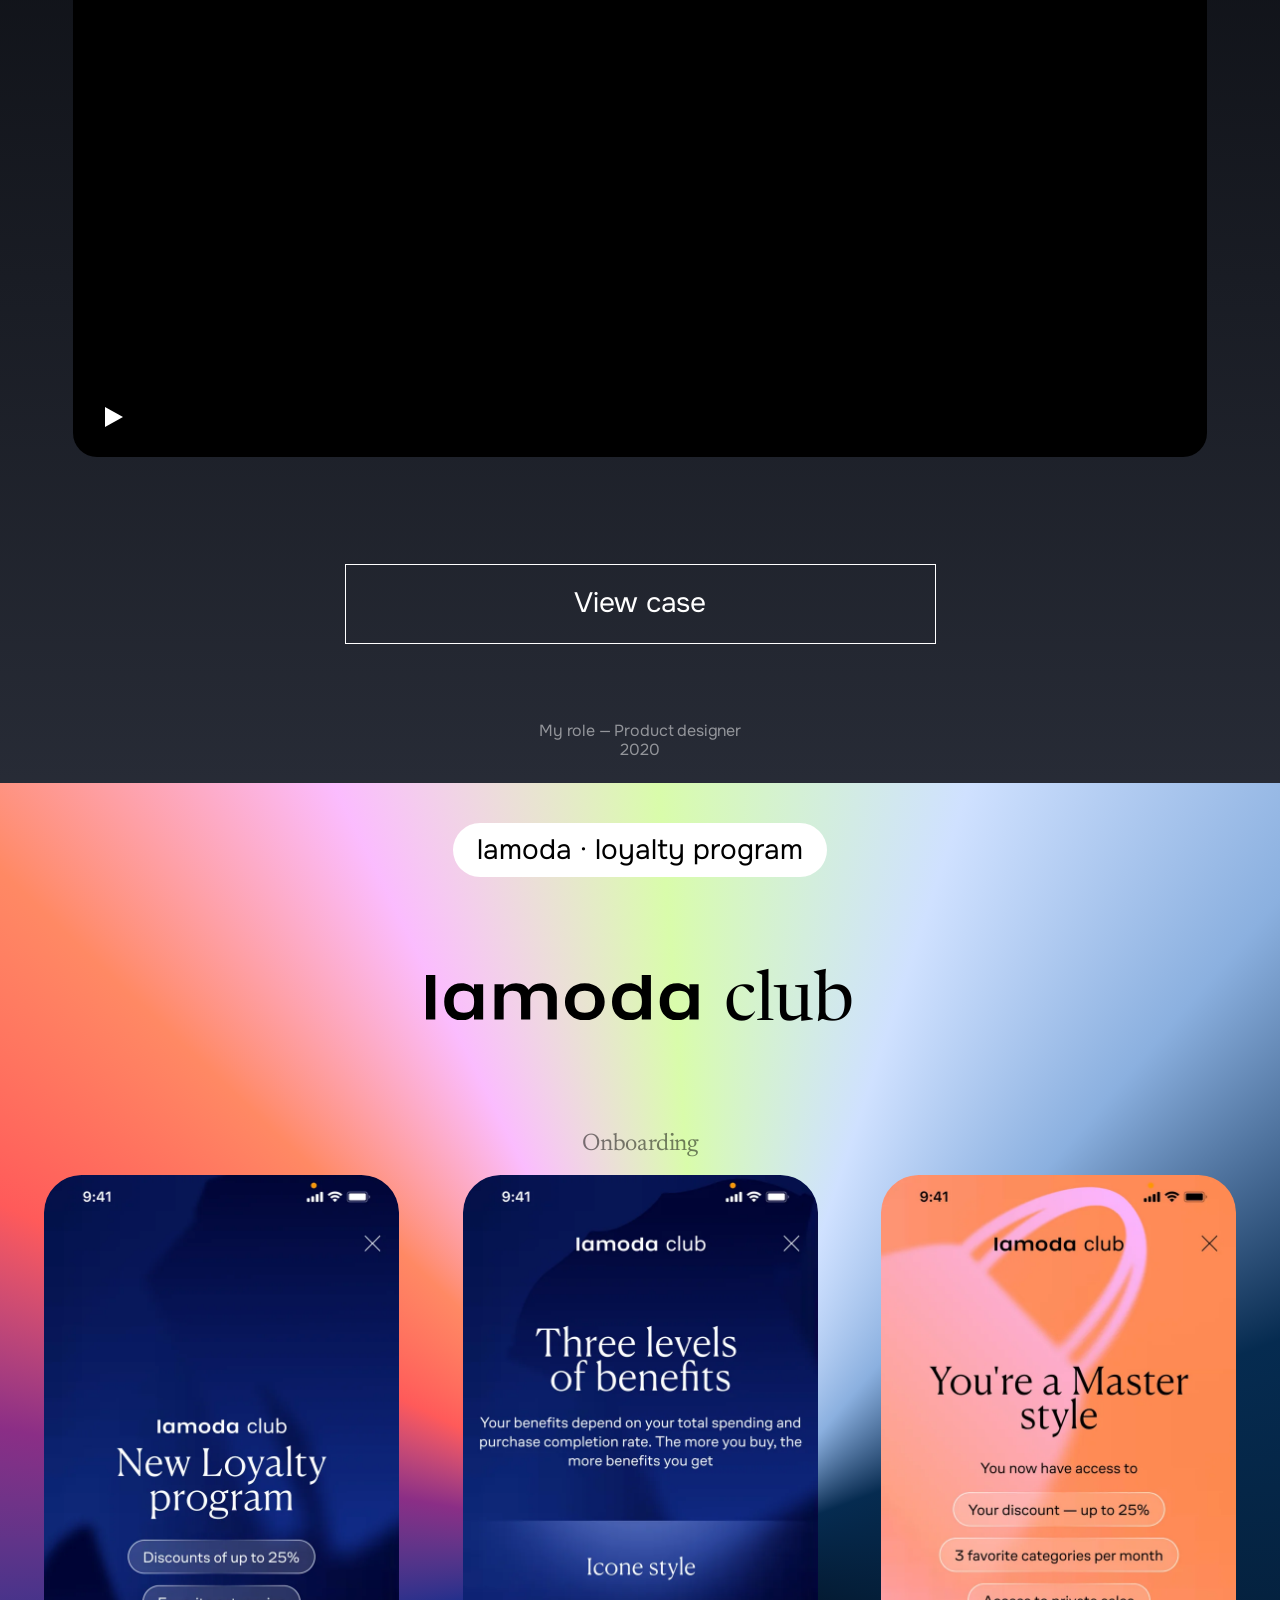
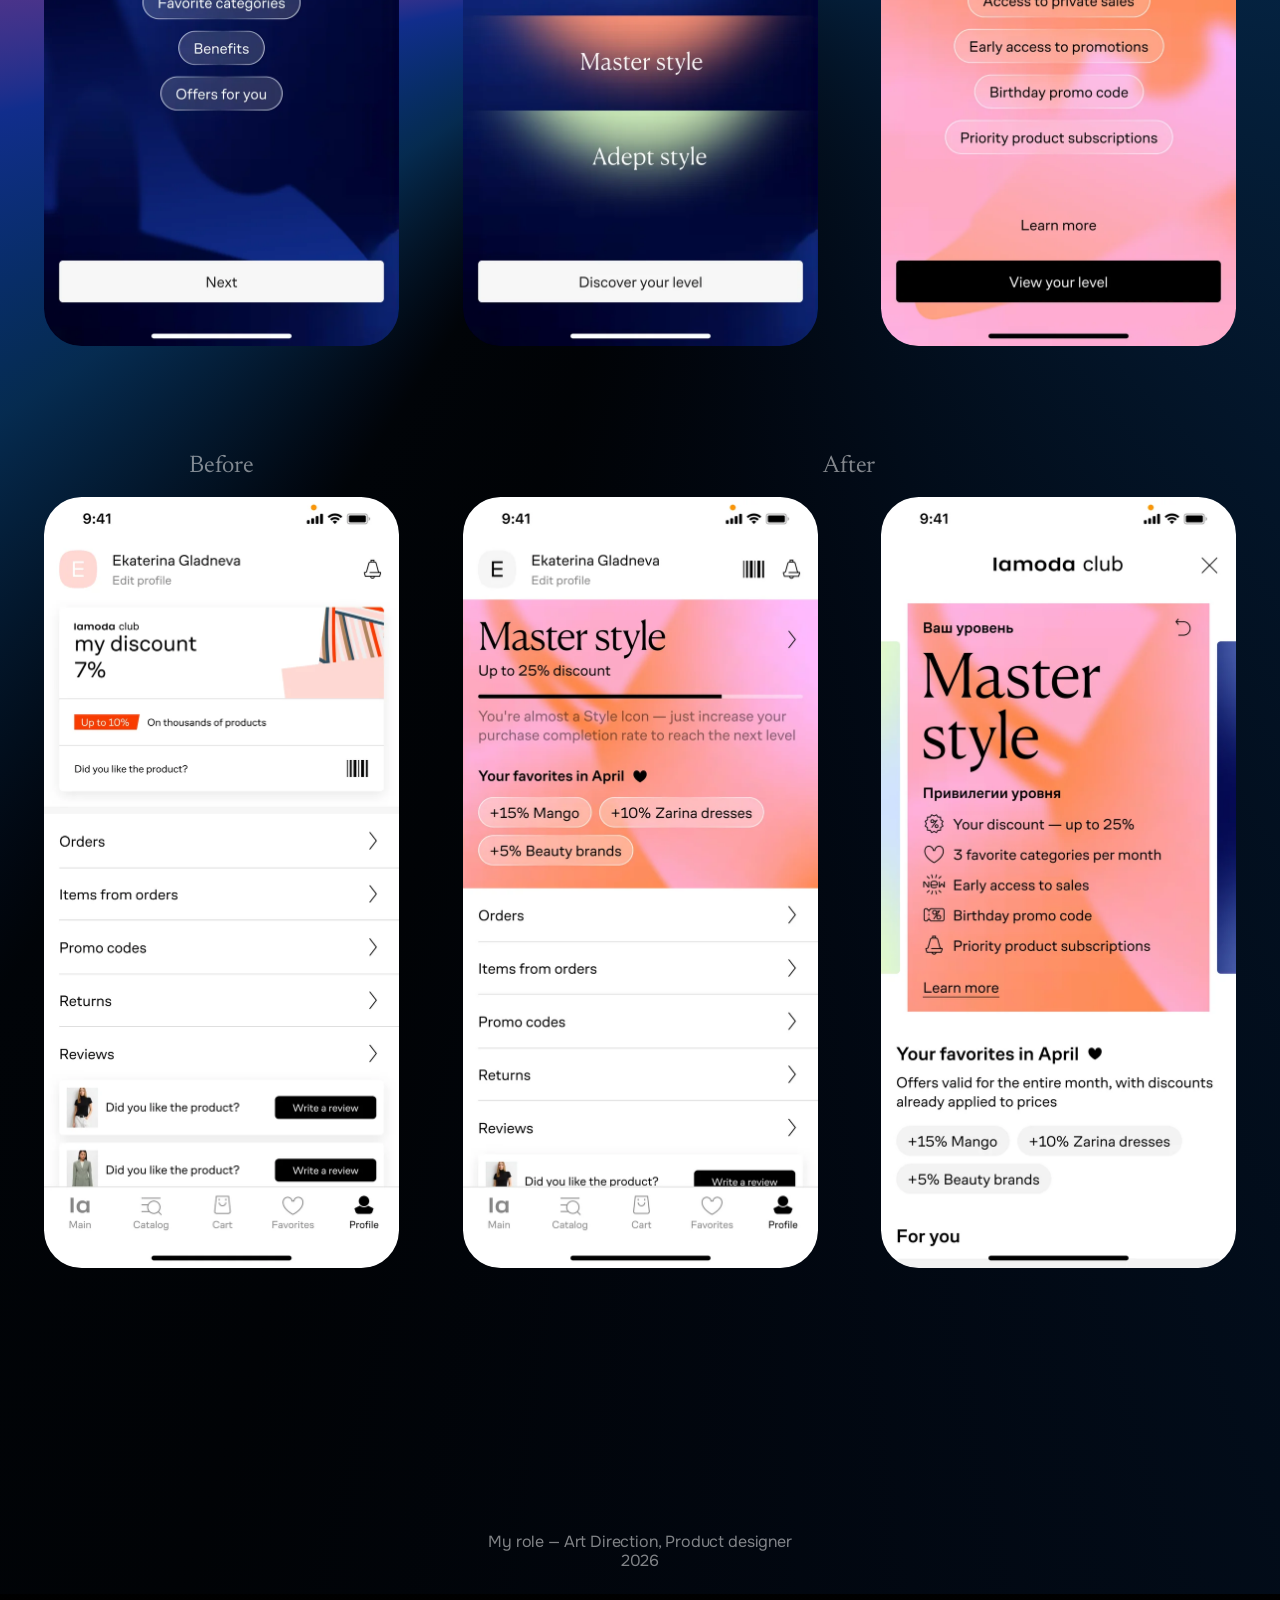
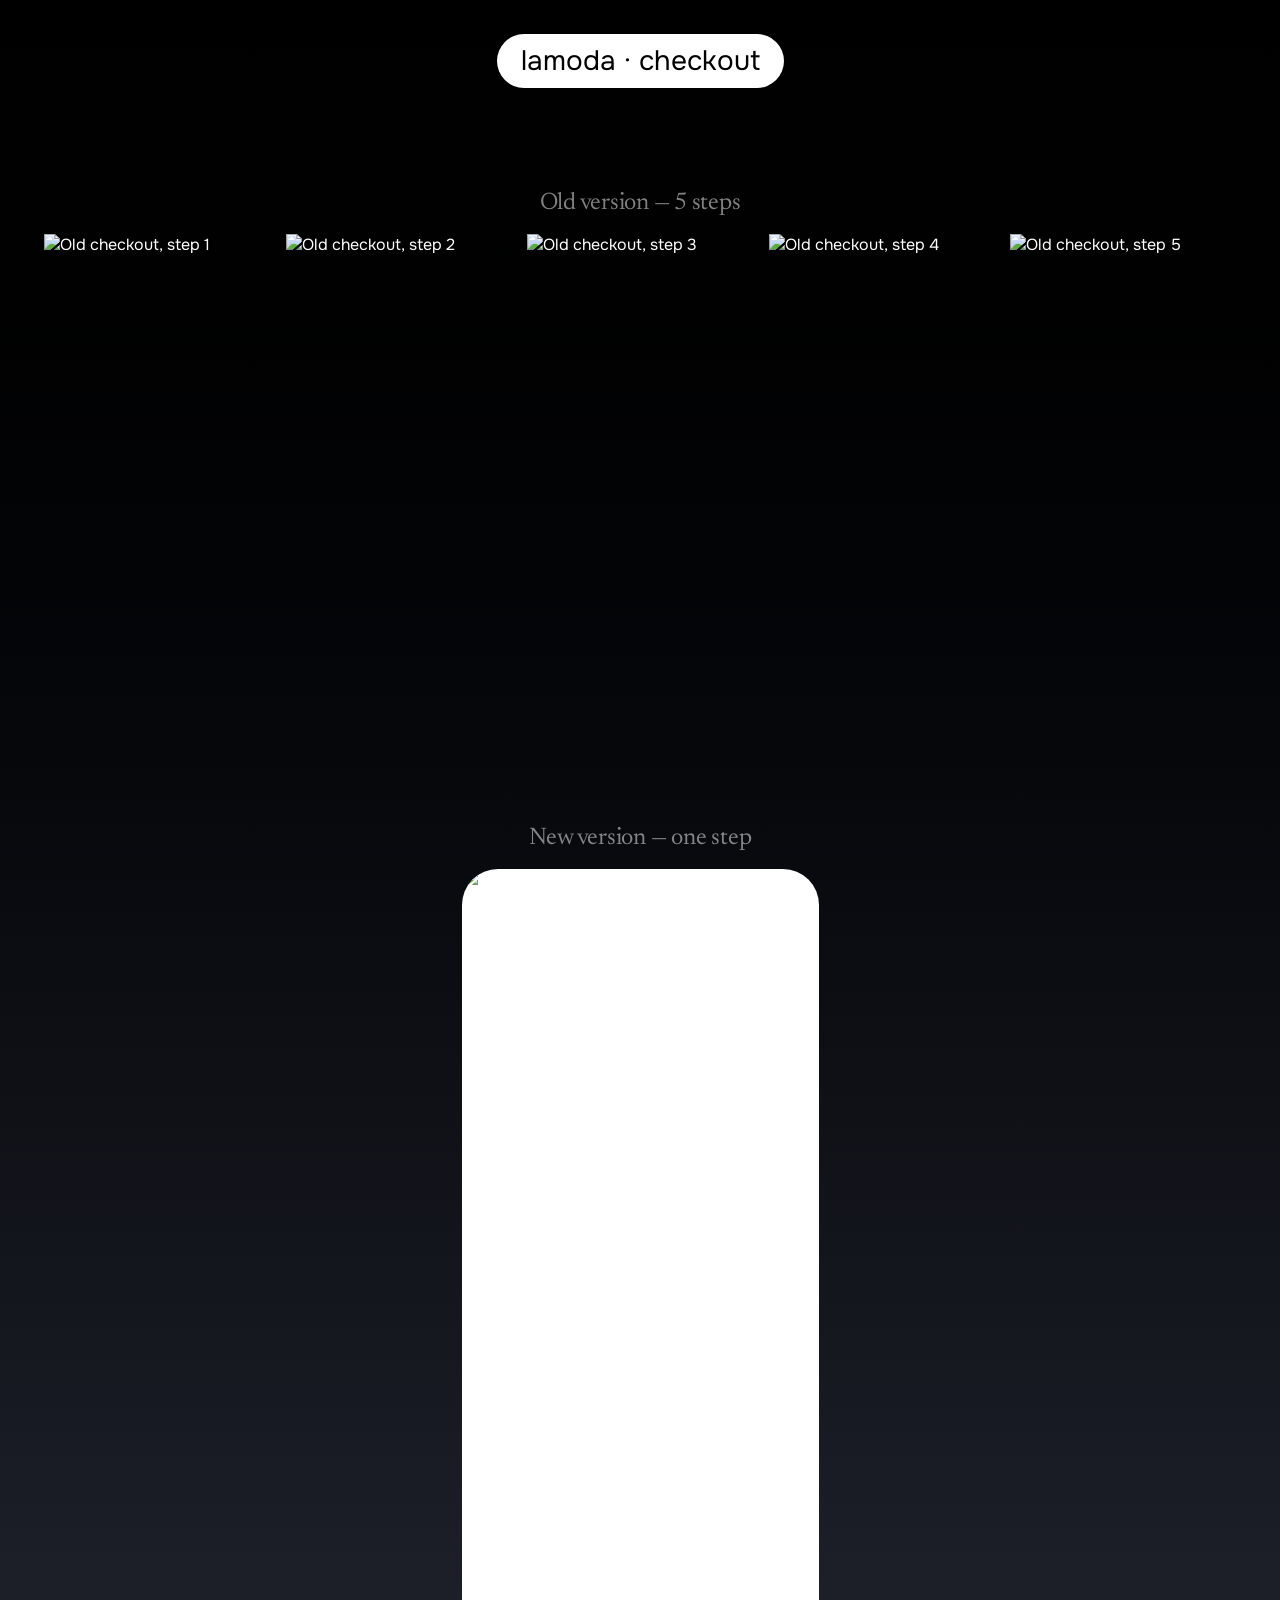
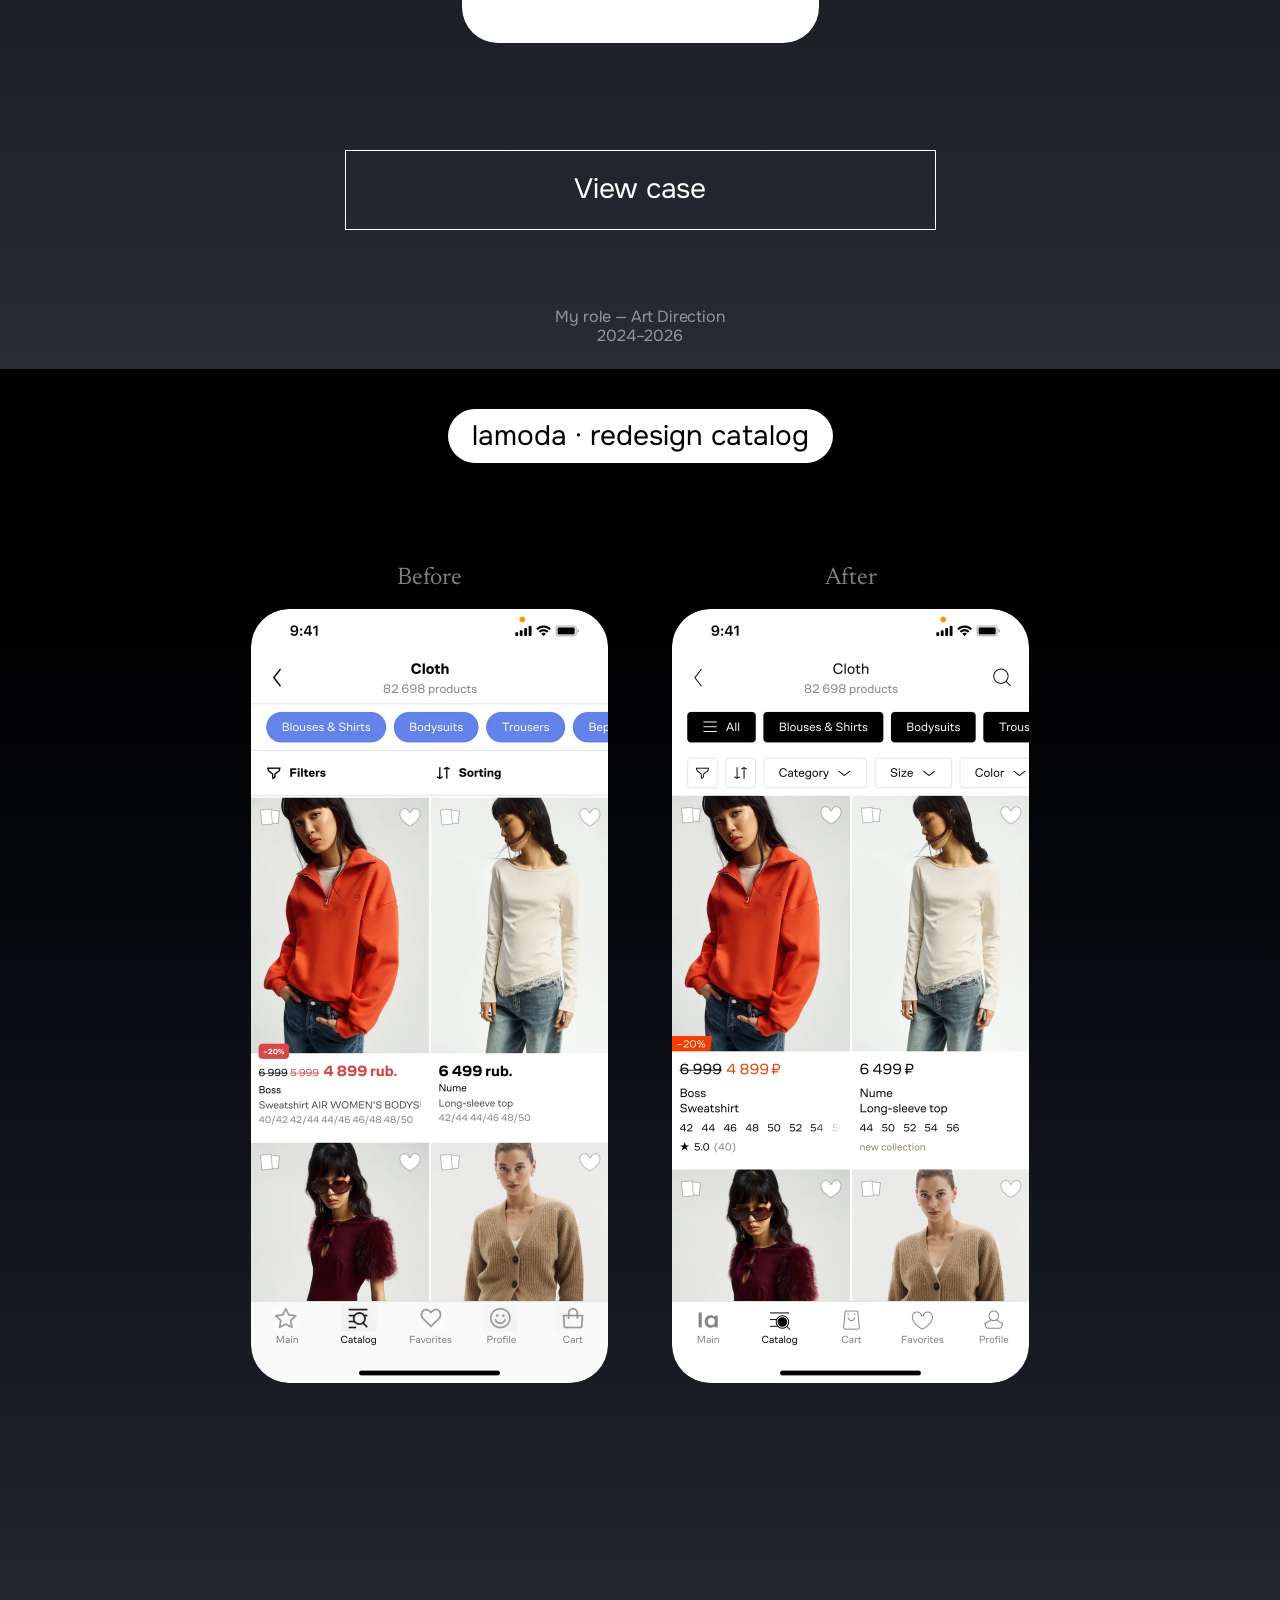
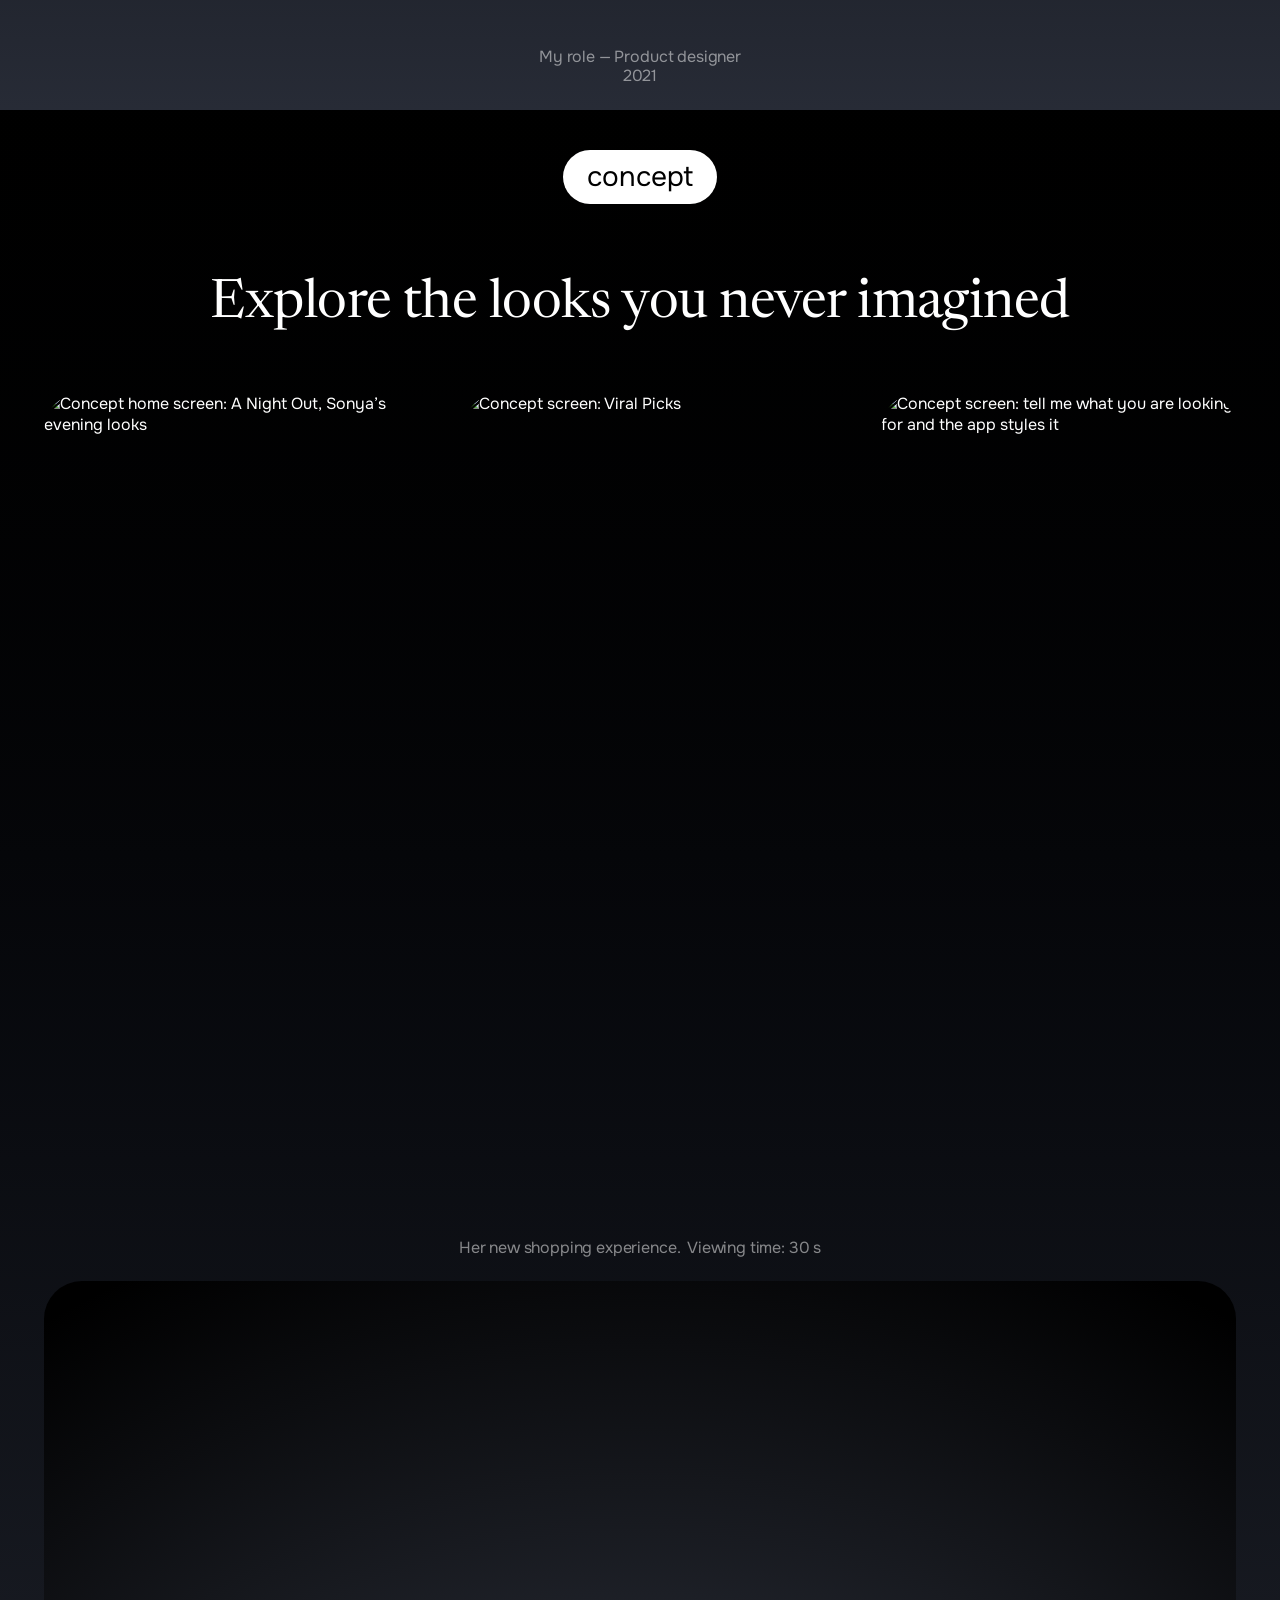
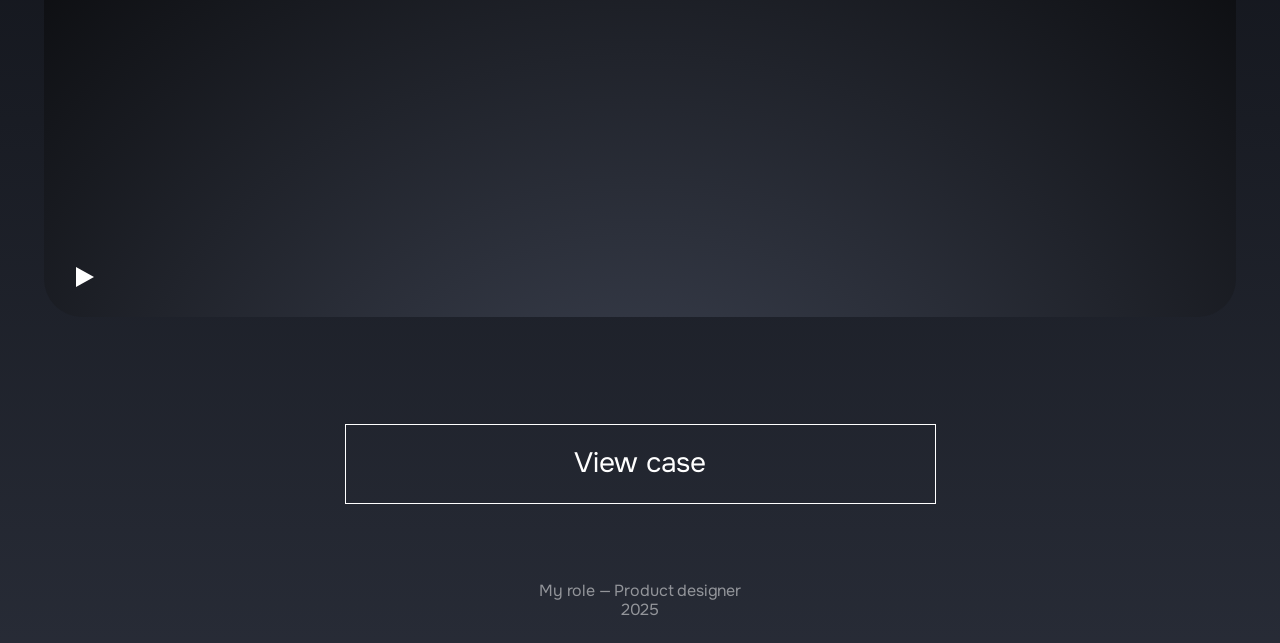
==== commit 974755ed: "Add files via upload" ====
--- a/index.html
+++ b/index.html
@@ -328,5 +328,28 @@
     })();
   </script>
 
+  <script>
+    /* Keep the scroll position when coming back from a case page (back button or "Back to portfolio") */
+    (function () {
+      var KEY = "portfolio-scroll";
+      try { if ("scrollRestoration" in history) history.scrollRestoration = "manual"; } catch (e) {}
+      function save() { try { sessionStorage.setItem(KEY, String(window.pageYOffset)); } catch (e) {} }
+      window.addEventListener("pagehide", save);
+      document.addEventListener("click", function (e) {
+        if (e.target.closest && e.target.closest("a[href]")) save();
+      }, true);
+      var nav = performance.getEntriesByType && performance.getEntriesByType("navigation")[0];
+      var back = nav ? nav.type === "back_forward" : false;
+      try { if (sessionStorage.getItem("portfolio-return")) { back = true; sessionStorage.removeItem("portfolio-return"); } } catch (e) {}
+      var y = 0;
+      try { y = parseInt(sessionStorage.getItem(KEY) || "0", 10) || 0; } catch (e) {}
+      if (!back || !y) return;
+      var tries = 0;
+      (function go() {
+        window.scrollTo(0, y);
+        if (Math.abs(window.pageYOffset - y) > 2 && tries++ < 40) setTimeout(go, 100);
+      })();
+    })();
+  </script>
 </body>
 </html>
